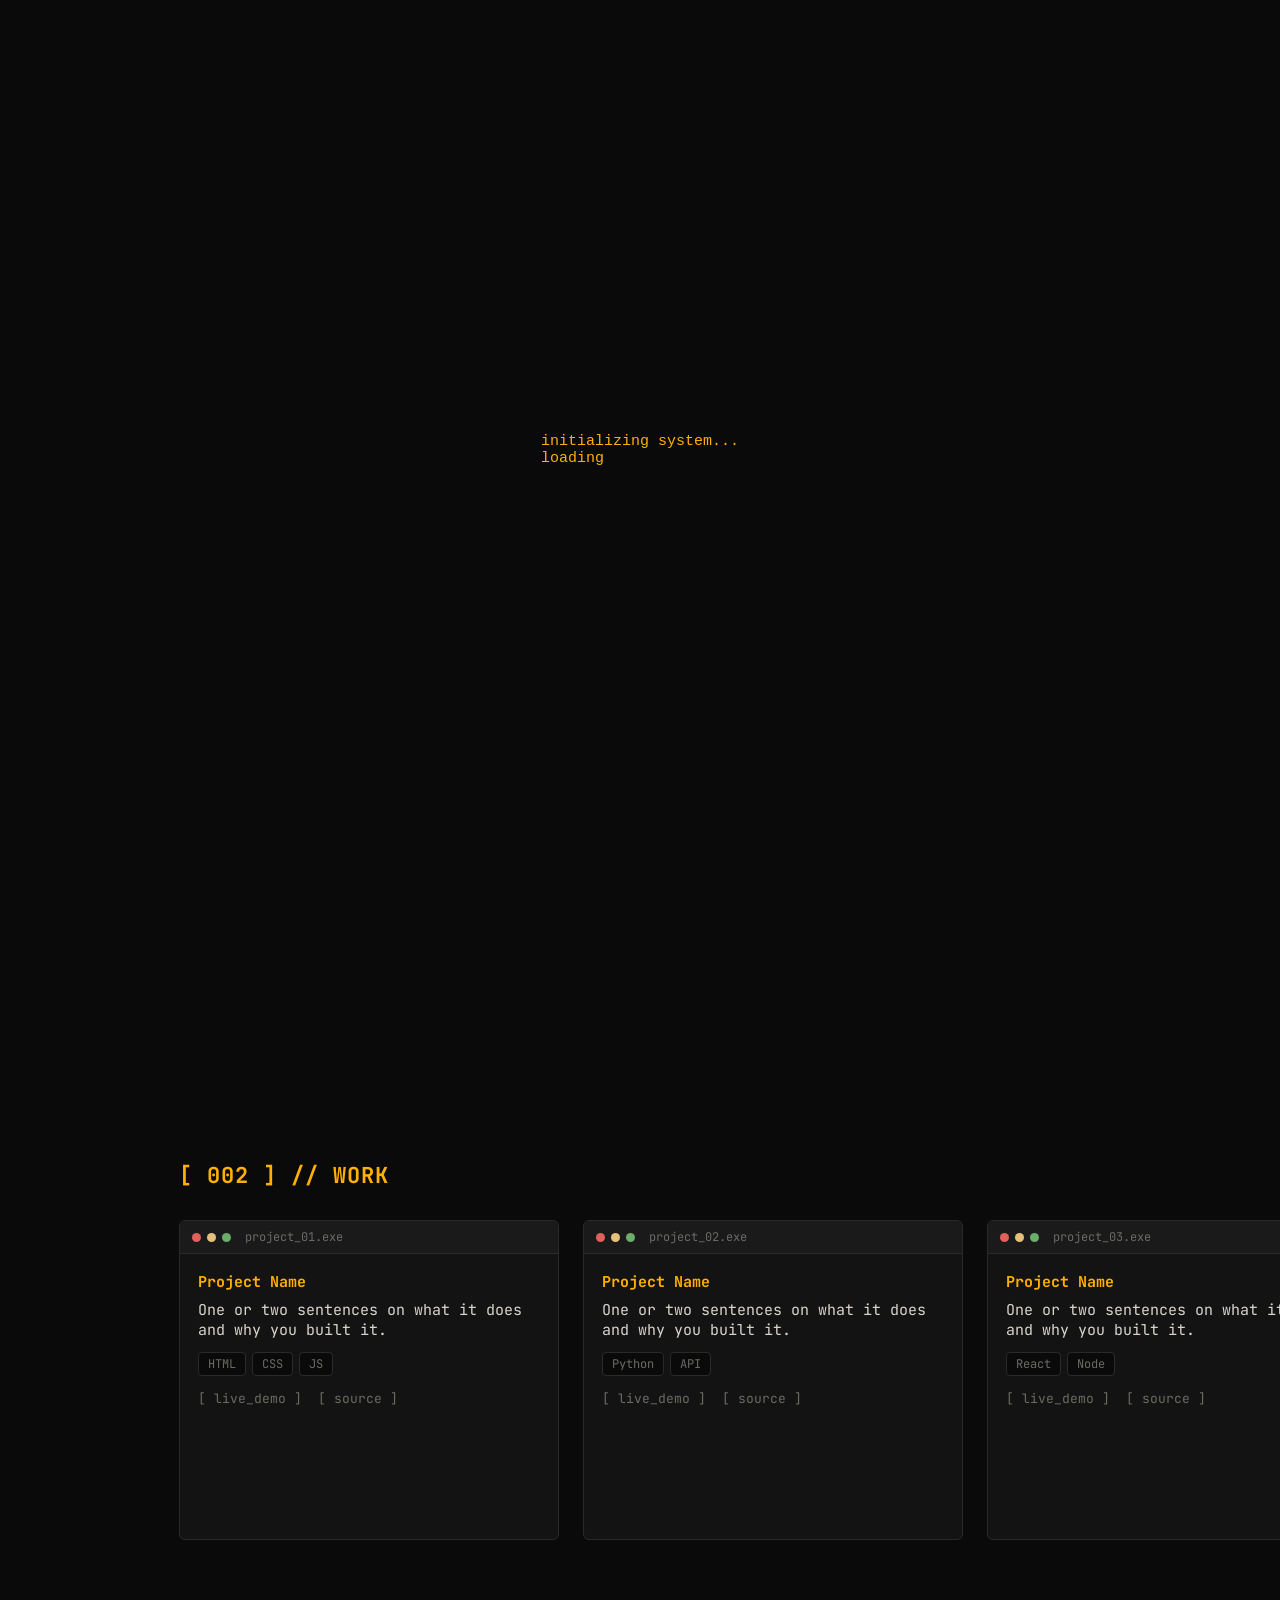
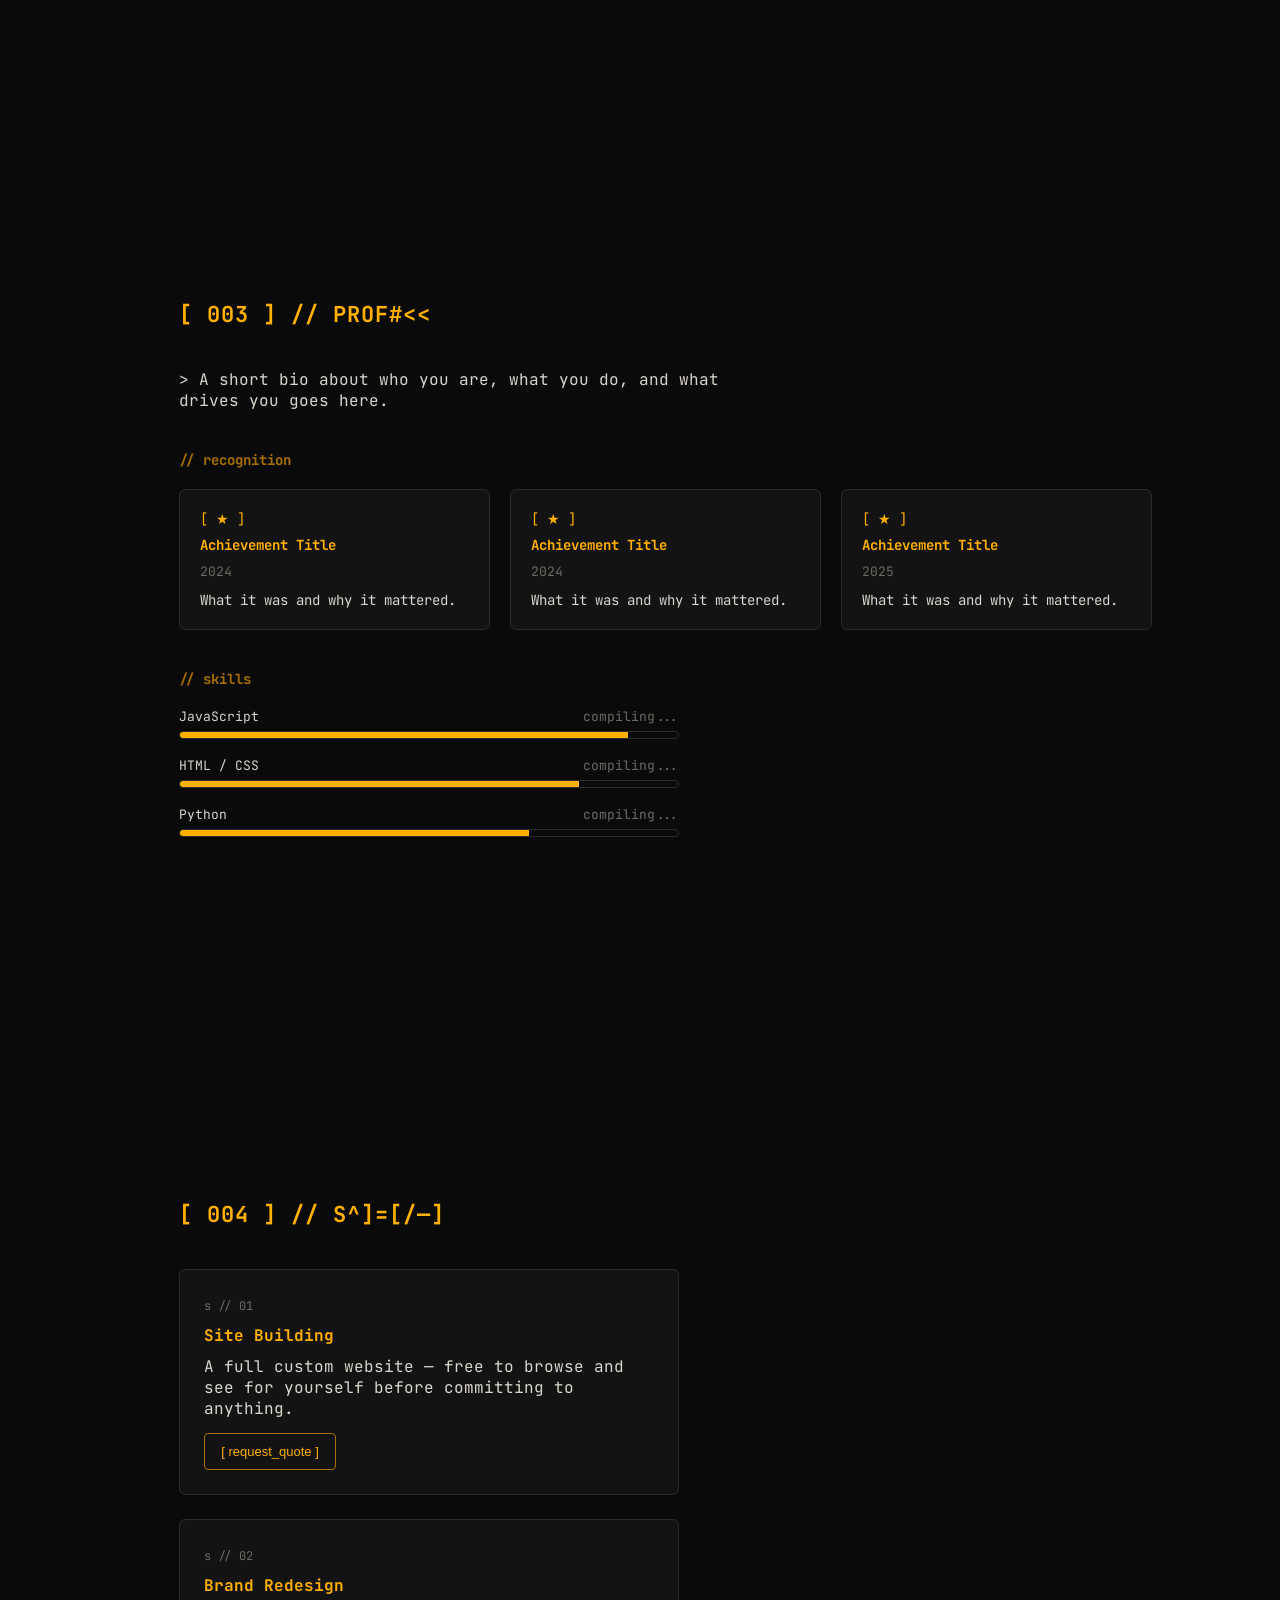
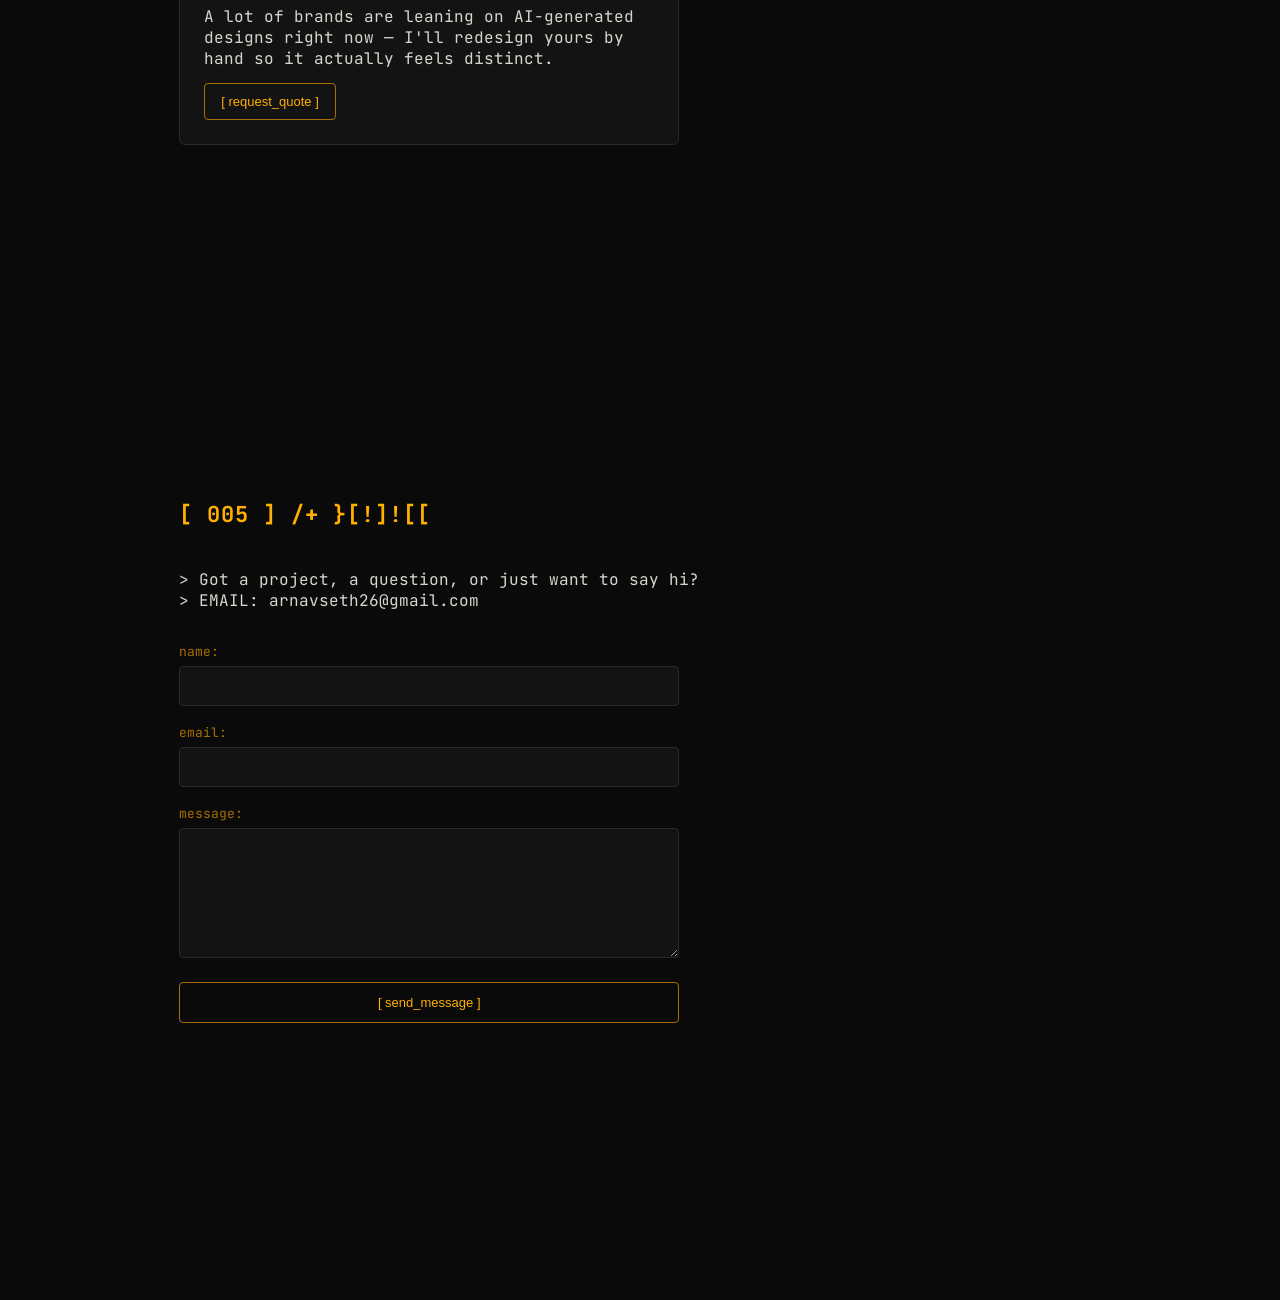
==== index.html @ 50665423 "Redesign site into single-page terminal portfolio Replaces the old multi-page forest/map structure w" ====
<!DOCTYPE html>
<!--
  nice, you found this. email me if you want to work together — arnavseth26@gmail.com
-->
<html lang="en">
<head>
  <meta charset="UTF-8">
  <meta name="viewport" content="width=device-width, initial-scale=1.0">
  <title>Arnav Seth</title>
  <link rel="preconnect" href="https://fonts.googleapis.com">
  <link rel="preconnect" href="https://fonts.gstatic.com" crossorigin>
  <link href="https://fonts.googleapis.com/css2?family=JetBrains+Mono:wght@400;500;700&display=swap" rel="stylesheet">
  <link rel="stylesheet" href="https://cdnjs.cloudflare.com/ajax/libs/font-awesome/6.5.1/css/all.min.css">
  <link rel="stylesheet" href="style.css">
  <script src="script.js" defer></script>
</head>
<body>

  <div id="crt-on"></div>
  <div id="boot-screen"><pre id="boot-text"></pre></div>
  <canvas id="matrix-canvas"></canvas>
  <div class="scanlines"></div>
  <div id="cursor-dot"></div>
  <div id="cursor-ring"></div>
  <div id="idle-bouncer">█</div>
  <div id="notif-container"></div>

  <nav id="side-nav">
    <a href="#home" data-section="home" class="nav-link active">[ 001 ] <span>home</span></a>
    <a href="#work" data-section="work" class="nav-link">[ 002 ] <span>work</span></a>
    <a href="#profile" data-section="profile" class="nav-link">[ 003 ] <span>profile</span></a>
    <a href="#services" data-section="services" class="nav-link">[ 004 ] <span>services</span></a>
    <a href="#contact" data-section="contact" class="nav-link">[ 005 ] <span>contact</span></a>
    <a href="resume.pdf" download class="nav-link resume-link">[ ↓ ] <span>resume</span></a>
  </nav>

  <section id="home" class="section hero-section">
    <div class="hero">
      <p class="prompt-line">$ whoami</p>
      <h1 class="hero-name" data-text="Arnav_Seth">Arnav_Seth</h1>
      <p class="hero-tagline">&gt; <span id="typed-text"></span><span class="cursor">_</span></p>
      <div class="social-icons">
        <a href="https://github.com/arnavseth12" target="_blank" rel="noopener" aria-label="GitHub"><i class="fa-brands fa-github"></i></a>
        <a href="https://linkedin.com/in/YOUR_USERNAME" target="_blank" rel="noopener" aria-label="LinkedIn"><i class="fa-brands fa-linkedin"></i></a>
        <a href="mailto:arnavseth26@gmail.com" aria-label="Email"><i class="fa-solid fa-envelope"></i></a>
      </div>
      <div class="code-window">
        <div class="term-bar-mini"><span class="dot red"></span><span class="dot yellow"></span><span class="dot green"></span><span class="term-title">dev.js</span></div>
        <pre id="code-typer"></pre>
      </div>
    </div>
    <a href="#work" class="scroll-cue">[ scroll to continue ]</a>
  </section>

  <section id="work" class="horizontal-wrap">
    <div class="horizontal-sticky">
      <h2 class="section-label">[ 002 ] // WORK</h2>
      <div class="horizontal-track" id="horizontal-track">

        <div class="project-card reveal">
          <div class="flip-inner">
            <div class="flip-front">
              <div class="term-bar-mini"><span class="dot red"></span><span class="dot yellow"></span><span class="dot green"></span><span class="term-title">project_01.exe</span></div>
              <div class="project-body">
                <h3>Project Name</h3>
                <p>One or two sentences on what it does and why you built it.</p>
                <div class="tag-list"><span class="tag">HTML</span><span class="tag">CSS</span><span class="tag">JS</span></div>
                <div class="project-links">
                  <a href="#" target="_blank" rel="noopener">[ live_demo ]</a>
                  <a href="#" target="_blank" rel="noopener">[ source ]</a>
                </div>
              </div>
            </div>
            <div class="flip-back">
              <h3>// breakdown</h3>
              <ul>
                <li>Stack: HTML / CSS / JS</li>
                <li>Fun fact: built in a weekend</li>
                <li>Hardest part: the animation timing</li>
              </ul>
            </div>
          </div>
        </div>

        <div class="project-card reveal">
          <div class="flip-inner">
            <div class="flip-front">
              <div class="term-bar-mini"><span class="dot red"></span><span class="dot yellow"></span><span class="dot green"></span><span class="term-title">project_02.exe</span></div>
              <div class="project-body">
                <h3>Project Name</h3>
                <p>One or two sentences on what it does and why you built it.</p>
                <div class="tag-list"><span class="tag">Python</span><span class="tag">API</span></div>
                <div class="project-links">
                  <a href="#" target="_blank" rel="noopener">[ live_demo ]</a>
                  <a href="#" target="_blank" rel="noopener">[ source ]</a>
                </div>
              </div>
            </div>
            <div class="flip-back">
              <h3>// breakdown</h3>
              <ul>
                <li>Stack: Python / REST API</li>
                <li>Fun fact: started as a class project</li>
                <li>Hardest part: rate limiting</li>
              </ul>
            </div>
          </div>
        </div>

        <div class="project-card reveal">
          <div class="flip-inner">
            <div class="flip-front">
              <div class="term-bar-mini"><span class="dot red"></span><span class="dot yellow"></span><span class="dot green"></span><span class="term-title">project_03.exe</span></div>
              <div class="project-body">
                <h3>Project Name</h3>
                <p>One or two sentences on what it does and why you built it.</p>
                <div class="tag-list"><span class="tag">React</span><span class="tag">Node</span></div>
                <div class="project-links">
                  <a href="#" target="_blank" rel="noopener">[ live_demo ]</a>
                  <a href="#" target="_blank" rel="noopener">[ source ]</a>
                </div>
              </div>
            </div>
            <div class="flip-back">
              <h3>// breakdown</h3>
              <ul>
                <li>Stack: React / Node</li>
                <li>Fun fact: first full-stack build</li>
                <li>Hardest part: auth flow</li>
              </ul>
            </div>
          </div>
        </div>

      </div>
    </div>
  </section>

  <section id="profile" class="section">
    <h2 class="section-label">[ 003 ] // PROFILE</h2>
    <div class="profile-bio"><p>&gt; A short bio about who you are, what you do, and what drives you goes here.</p></div>

    <h3 class="subsection-label">// recognition</h3>
    <div class="achievements-grid">
      <div class="achievement-card reveal">
        <span class="achievement-icon">[ ★ ]</span><h3>Achievement Title</h3><span class="achievement-date">2024</span><p>What it was and why it mattered.</p>
      </div>
      <div class="achievement-card reveal">
        <span class="achievement-icon">[ ★ ]</span><h3>Achievement Title</h3><span class="achievement-date">2024</span><p>What it was and why it mattered.</p>
      </div>
      <div class="achievement-card reveal">
        <span class="achievement-icon">[ ★ ]</span><h3>Achievement Title</h3><span class="achievement-date">2025</span><p>What it was and why it mattered.</p>
      </div>
    </div>

    <h3 class="subsection-label">// skills</h3>
    <div class="skills-list">
      <div class="skill-bar" data-percent="90">
        <div class="skill-label"><span>JavaScript</span><span class="skill-status">compiling...</span></div>
        <div class="skill-track"><div class="skill-fill"></div></div>
      </div>
      <div class="skill-bar" data-percent="80">
        <div class="skill-label"><span>HTML / CSS</span><span class="skill-status">compiling...</span></div>
        <div class="skill-track"><div class="skill-fill"></div></div>
      </div>
      <div class="skill-bar" data-percent="70">
        <div class="skill-label"><span>Python</span><span class="skill-status">compiling...</span></div>
        <div class="skill-track"><div class="skill-fill"></div></div>
      </div>
    </div>
  </section>

  <section id="services" class="section">
    <h2 class="section-label">[ 004 ] // SERVICES</h2>
    <div class="service-item reveal">
      <span class="service-tag">s // 01</span><h3>Site Building</h3>
      <p>A full custom website — free to browse and see for yourself before committing to anything.</p>
      <button class="quote-btn magnetic" data-service="Site Building">[ request_quote ]</button>
    </div>
    <div class="service-item reveal">
      <span class="service-tag">s // 02</span><h3>Brand Redesign</h3>
      <p>A lot of brands are leaning on AI-generated designs right now — I'll redesign yours by hand so it actually feels distinct.</p>
      <button class="quote-btn magnetic" data-service="Brand Redesign">[ request_quote ]</button>
    </div>
  </section>

  <section id="contact" class="section">
    <h2 class="section-label">[ 005 ] // CONTACT</h2>
    <p>&gt; Got a project, a question, or just want to say hi?</p>
    <p>&gt; EMAIL: arnavseth26@gmail.com</p>
    <form id="contact-form" class="contact-form">
      <label for="name">name:</label>
      <input type="text" id="name" name="name" required>
      <label for="email">email:</label>
      <input type="email" id="email" name="email" required>
      <label for="message">message:</label>
      <textarea id="message" name="message" rows="6" required></textarea>
      <button type="submit" id="submit-btn" class="magnetic">[ send_message ]</button>
      <p id="form-status"></p>
    </form>
  </section>

  <button id="term-toggle" class="magnetic">[ terminal ]</button>

  <div id="term-widget" class="hidden">
    <div class="term-bar-mini">
      <span class="dot red" id="term-close"></span><span class="dot yellow"></span><span class="dot green"></span>
      <span class="term-title">guest@arnav-seth:~$</span>
    </div>
    <div id="term-output"></div>
    <div class="term-input-row">
      <span>&gt;</span>
      <input type="text" id="term-input" autocomplete="off" spellcheck="false" placeholder="type 'help'">
    </div>
  </div>

  <div id="game-modal" class="hidden">
    <div class="game-box">
      <button id="game-close">×</button>
      <h2>// debug_hunt.exe</h2>
      <p id="game-status">Click the bugs before they escape. 15 seconds.</p>
      <div id="game-arena">
        <span id="game-score">score: 0</span>
        <span id="game-timer">time: 15</span>
      </div>
      <button id="game-start" class="magnetic">[ run ]</button>
    </div>
  </div>

  <div id="stats-hud">
    <div>uptime: <span id="stat-uptime">00:00:00</span></div>
    <div>ping: <span id="stat-ping">12ms</span></div>
    <div>status: <span class="stat-online">● online</span></div>
  </div>

</body>
</html>
---- style.css ----
* { margin: 0; padding: 0; box-sizing: border-box; }
html { scroll-behavior: smooth; }
html, body { overflow-x: hidden; cursor: none; }

:root {
  --bg: #0a0a0a;
  --bg-panel: #131313;
  --amber: #ffb000;
  --amber-dim: #a86f00;
  --text: #d8d5cc;
  --text-dim: #6b6b64;
  --border: #2a2a26;
  --red: #e0605a;
}

body { font-family: 'JetBrains Mono', monospace; background: var(--bg); color: var(--text); }

@media (hover: none) { html, body { cursor: auto; } }

/* ---------- CRT POWER-ON ---------- */
#crt-on {
  position: fixed; inset: 0; z-index: 300; background: #000;
  display: flex; align-items: center; justify-content: center;
}
#crt-on::before {
  content: ''; display: block; width: 0%; height: 3px;
  background: var(--amber); box-shadow: 0 0 20px 4px var(--amber);
  animation: crtLine 0.35s ease-out forwards;
}
#crt-on.expand::before { animation: crtExpand 0.4s ease-in forwards; }
#crt-on.hide { opacity: 0; transition: opacity 0.2s ease; pointer-events: none; }
@keyframes crtLine { from { width: 0%; } to { width: 100%; } }
@keyframes crtExpand { from { height: 3px; } to { height: 100vh; } }

/* ---------- BOOT SCREEN ---------- */
#boot-screen {
  position: fixed; inset: 0; z-index: 200; background: var(--bg);
  display: flex; align-items: center; justify-content: center;
  padding: 20px; transition: opacity 0.5s ease;
}
#boot-screen.hidden { opacity: 0; pointer-events: none; }
#boot-text { font-size: clamp(11px, 1.6vw, 15px); color: var(--amber); white-space: pre-wrap; max-width: 600px; }

/* ---------- MATRIX CANVAS ---------- */
#matrix-canvas { position: fixed; inset: 0; z-index: -1; opacity: 0.12; transition: opacity 0.6s ease; }
#matrix-canvas.idle-intense { opacity: 0.35; }

/* ---------- SCANLINES ---------- */
.scanlines {
  position: fixed; inset: 0; z-index: 50; pointer-events: none;
  background: repeating-linear-gradient(to bottom, rgba(255,255,255,0.025) 0px, rgba(255,255,255,0.025) 1px, transparent 1px, transparent 3px);
  animation: flicker 6s infinite;
}
@keyframes flicker { 0%, 96%, 100% { opacity: 1; } 97% { opacity: 0.85; } 98% { opacity: 1; } }

/* ---------- CUSTOM CURSOR ---------- */
#cursor-dot, #cursor-ring {
  position: fixed; top: 0; left: 0; border-radius: 50%;
  pointer-events: none; z-index: 90; transform: translate(-50%, -50%);
}
#cursor-dot { width: 6px; height: 6px; background: var(--amber); }
#cursor-ring { width: 30px; height: 30px; border: 1px solid var(--amber-dim); }
@media (hover: none) { #cursor-dot, #cursor-ring { display: none; } }

/* ---------- IDLE SCREENSAVER ---------- */
#idle-bouncer {
  position: fixed; font-size: 28px; color: var(--amber);
  z-index: 70; pointer-events: none; display: none;
}
#idle-bouncer.active { display: block; }

/* ---------- NOTIFICATIONS ---------- */
#notif-container {
  position: fixed; bottom: 20px; left: 20px; z-index: 35;
  display: flex; flex-direction: column; gap: 8px;
}
.notif {
  background: var(--bg-panel); border: 1px solid var(--border); border-left: 3px solid var(--amber);
  padding: 10px 14px; font-size: 12px; color: var(--text); border-radius: 4px;
  opacity: 0; transform: translateX(-20px); transition: opacity 0.4s ease, transform 0.4s ease;
  max-width: 260px;
}
.notif.notif-show { opacity: 1; transform: translateX(0); }
@media (max-width: 700px) { #notif-container { display: none; } }

/* ---------- SIDE NAV ---------- */
#side-nav {
  position: fixed; top: 50%; left: 24px; transform: translateY(-50%);
  z-index: 10; display: flex; flex-direction: column; gap: 16px;
}
.nav-link { font-size: 12px; color: var(--text-dim); text-decoration: none; display: flex; gap: 8px; transition: color 0.2s ease; }
.nav-link span { text-transform: lowercase; }
.nav-link:hover, .nav-link.active { color: var(--amber); }
.resume-link { margin-top: 8px; padding-top: 8px; border-top: 1px solid var(--border); }
@media (max-width: 700px) { #side-nav { left: 10px; gap: 10px; } .nav-link span { display: none; } }

/* ---------- SECTIONS ---------- */
.section { min-height: 100vh; padding: 100px 10vw 100px 14vw; position: relative; }
.section-label { font-size: clamp(16px, 2vw, 22px); font-weight: 700; color: var(--amber); margin-bottom: 40px; letter-spacing: 1px; }
.subsection-label { font-size: 14px; color: var(--amber-dim); margin: 40px 0 20px; }

/* ---------- HOME ---------- */
.hero-section { display: flex; flex-direction: column; align-items: center; justify-content: center; text-align: center; padding: 20px; }
.hero { display: flex; flex-direction: column; align-items: center; gap: 14px; }
.prompt-line { font-size: 14px; color: var(--text-dim); opacity: 0; animation: fadeUp 0.6s ease-out 0s forwards; }

.hero-name {
  position: relative; font-size: clamp(28px, 6vw, 58px); font-weight: 700; color: var(--text);
  text-shadow: 0 0 12px rgba(255, 176, 0, 0.25);
  opacity: 0; animation: fadeUp 0.7s ease-out 0.3s forwards;
}
.hero-name:hover::before, .hero-name:hover::after {
  content: attr(data-text); position: absolute; top: 0; left: 0; width: 100%; background: var(--bg);
}
.hero-name:hover::before { color: #ff2079; animation: glitchTop 0.3s infinite linear alternate-reverse; }
.hero-name:hover::after { color: #00fff9; animation: glitchBottom 0.3s infinite linear alternate-reverse; }
@keyframes glitchTop { 0% { clip-path: inset(0 0 90% 0); transform: translate(-2px, -2px); } 100% { clip-path: inset(0 0 0 0); transform: translate(2px, 2px); } }
@keyframes glitchBottom { 0% { clip-path: inset(90% 0 0 0); transform: translate(2px, 2px); } 100% { clip-path: inset(0 0 0 0); transform: translate(-2px, -2px); } }

.hero-tagline { font-size: clamp(16px, 2.4vw, 22px); color: var(--amber); min-height: 1.4em; opacity: 0; animation: fadeUp 0.7s ease-out 0.6s forwards; }
.cursor { display: inline-block; animation: blink 0.9s step-end infinite; color: var(--amber); }
@keyframes fadeUp { from { opacity: 0; transform: translateY(16px); } to { opacity: 1; transform: translateY(0); } }
@keyframes blink { 0%, 100% { opacity: 1; } 50% { opacity: 0; } }

.social-icons { display: flex; gap: 22px; font-size: 22px; opacity: 0; animation: fadeUp 0.7s ease-out 0.9s forwards; }
.social-icons a { color: var(--text-dim); transition: color 0.25s ease; }
.social-icons a:hover { color: var(--amber); }

.code-window {
  margin-top: 10px; width: min(90vw, 380px); background: var(--bg-panel);
  border: 1px solid var(--border); border-radius: 6px; overflow: hidden; text-align: left;
  opacity: 0; animation: fadeUp 0.7s ease-out 1.2s forwards;
}
#code-typer { padding: 14px; font-size: 12px; color: var(--amber); min-height: 130px; white-space: pre-wrap; }

.scroll-cue {
  position: absolute; bottom: 40px; left: 50%; transform: translateX(-50%);
  font-size: 13px; color: var(--text-dim); text-decoration: none; animation: bob 2s ease-in-out infinite;
}
@keyframes bob { 0%, 100% { transform: translate(-50%, 0); } 50% { transform: translate(-50%, 6px); } }

/* ---------- REVEAL ---------- */
.reveal { opacity: 0; transform: translateY(24px); transition: opacity 0.6s ease, transform 0.6s ease; }
.reveal.in-view { opacity: 1; transform: translateY(0); }

/* ---------- WORK (horizontal scroll + flip cards) ---------- */
.horizontal-wrap { position: relative; }
.horizontal-sticky { position: sticky; top: 0; height: 100vh; display: flex; flex-direction: column; justify-content: center; overflow: hidden; padding-left: 14vw; }
.horizontal-sticky .section-label { margin-bottom: 30px; }
.horizontal-track { display: flex; gap: 24px; width: max-content; will-change: transform; }

.project-card { width: min(80vw, 380px); flex-shrink: 0; perspective: 1000px; }

.flip-inner {
  position: relative; width: 100%; height: 320px;
  transition: transform 0.6s; transform-style: preserve-3d;
}
.project-card:hover .flip-inner { transform: rotateY(180deg); }

.flip-front, .flip-back {
  position: absolute; inset: 0; backface-visibility: hidden;
  background: var(--bg-panel); border: 1px solid var(--border); border-radius: 6px; overflow: hidden;
  transition: border-color 0.25s ease;
}
.project-card:hover .flip-front { border-color: var(--amber-dim); }

.flip-back { transform: rotateY(180deg); padding: 18px; display: flex; flex-direction: column; justify-content: center; }
.flip-back h3 { color: var(--amber); font-size: 14px; margin-bottom: 10px; }
.flip-back ul { list-style: none; font-size: 13px; color: var(--text-dim); line-height: 1.8; }
.flip-back ul li::before { content: '> '; color: var(--amber); }

.term-bar-mini { display: flex; align-items: center; gap: 6px; padding: 8px 12px; background: #1a1a1a; border-bottom: 1px solid var(--border); }
.dot { width: 9px; height: 9px; border-radius: 50%; }
.dot.red { background: var(--red); }
.dot.yellow { background: #e5c07b; }
.dot.green { background: #6bad6b; }
.term-title { margin-left: 8px; font-size: 12px; color: var(--text-dim); }

.project-body { padding: 18px; }
.project-body h3 { font-size: 15px; color: var(--amber); margin-bottom: 8px; }
.project-body p { font-size: 15px; margin-bottom: 12px; }
.tag-list { display: flex; flex-wrap: wrap; gap: 6px; margin-bottom: 14px; }
.tag { font-size: 12px; background: var(--bg); border: 1px solid var(--border); color: var(--text-dim); padding: 3px 9px; border-radius: 4px; }
.project-links { display: flex; gap: 16px; }
.project-links a { font-size: 13px; color: var(--text-dim); text-decoration: none; transition: color 0.2s ease; }
.project-links a:hover { color: var(--amber); }

/* ---------- PROFILE ---------- */
.profile-bio { max-width: 600px; font-size: 16px; margin-bottom: 20px; }
.achievements-grid { display: grid; grid-template-columns: repeat(auto-fit, minmax(200px, 1fr)); gap: 20px; }
.achievement-card { background: var(--bg-panel); border: 1px solid var(--border); border-radius: 6px; padding: 20px; transition: border-color 0.25s ease; }
.achievement-card:hover { border-color: var(--amber-dim); }
.achievement-icon { font-size: 14px; color: var(--amber); display: block; margin-bottom: 8px; }
.achievement-card h3 { font-size: 14px; color: var(--amber); margin-bottom: 6px; }
.achievement-date { font-size: 13px; color: var(--text-dim); }
.achievement-card p { margin-top: 10px; font-size: 14px; }

.skills-list { max-width: 500px; }
.skill-bar { margin-bottom: 18px; }
.skill-label { display: flex; justify-content: space-between; font-size: 13px; margin-bottom: 6px; }
.skill-status { color: var(--text-dim); }
.skill-track { width: 100%; height: 8px; background: var(--bg); border: 1px solid var(--border); border-radius: 4px; overflow: hidden; }
.skill-fill { width: 0%; height: 100%; background: var(--amber); transition: width 1.4s ease; }

/* ---------- SERVICES ---------- */
.service-item { background: var(--bg-panel); border: 1px solid var(--border); border-radius: 6px; padding: 24px; margin-bottom: 24px; max-width: 500px; transition: border-color 0.25s ease; }
.service-item:hover { border-color: var(--amber-dim); }
.service-tag { font-size: 12px; color: var(--text-dim); }
.service-item h3 { font-size: 16px; color: var(--amber); margin: 10px 0; }
.quote-btn { margin-top: 14px; font-size: 13px; color: var(--amber); background: transparent; border: 1px solid var(--amber-dim); padding: 10px 16px; border-radius: 4px; cursor: pointer; }
.quote-btn:hover { background: var(--amber); color: #0a0a0a; }

/* ---------- CONTACT ---------- */
.contact-form { display: flex; flex-direction: column; gap: 6px; max-width: 500px; margin-top: 20px; }
.contact-form label { font-size: 13px; color: var(--amber-dim); margin-top: 12px; }
.contact-form input, .contact-form textarea { font-family: 'JetBrains Mono', monospace; font-size: 14px; background: var(--bg-panel); border: 1px solid var(--border); color: var(--text); padding: 10px; border-radius: 4px; resize: vertical; }
.contact-form input:focus, .contact-form textarea:focus { outline: none; border-color: var(--amber); }
#submit-btn { margin-top: 18px; font-size: 13px; color: var(--amber); background: transparent; border: 1px solid var(--amber-dim); padding: 12px 20px; border-radius: 4px; cursor: pointer; }
#submit-btn:hover { background: var(--amber); color: #0a0a0a; }
#submit-btn:disabled { opacity: 0.5; cursor: not-allowed; }
#form-status { margin-top: 12px; font-size: 13px; }
#form-status.success { color: var(--amber); }
#form-status.error { color: var(--red); }

/* ---------- MAGNETIC BUTTONS ---------- */
.magnetic { transition: transform 0.15s ease; }

/* ---------- TERMINAL WIDGET ---------- */
#term-toggle {
  position: fixed; bottom: 20px; right: 20px; z-index: 40;
  font-size: 12px; color: var(--amber); background: var(--bg-panel);
  border: 1px solid var(--amber-dim); padding: 10px 14px; border-radius: 4px; cursor: pointer;
}
#term-toggle:hover { background: var(--amber); color: #0a0a0a; }

#term-widget {
  position: fixed; bottom: 70px; right: 20px; z-index: 41;
  width: min(90vw, 380px); height: 340px;
  background: var(--bg-panel); border: 1px solid var(--amber-dim); border-radius: 6px;
  display: flex; flex-direction: column; overflow: hidden;
  box-shadow: 0 0 30px rgba(0,0,0,0.6);
}
#term-widget.hidden { display: none; }
#term-widget .term-bar-mini { cursor: move; }

#term-close { cursor: pointer; }
#term-output { flex: 1; overflow-y: auto; padding: 12px; font-size: 13px; color: var(--text); white-space: pre-wrap; }
#term-output .line-amber { color: var(--amber); }
#term-output .line-dim { color: var(--text-dim); }
#term-output .line-error { color: var(--red); }

.term-input-row { display: flex; align-items: center; gap: 6px; padding: 10px 12px; border-top: 1px solid var(--border); }
.term-input-row span { color: var(--amber); font-size: 13px; }
#term-input { flex: 1; background: none; border: none; outline: none; color: var(--text); font-family: 'JetBrains Mono', monospace; font-size: 13px; }

/* ---------- MINI-GAME MODAL ---------- */
#game-modal {
  position: fixed; inset: 0; z-index: 80; background: rgba(10,10,10,0.9);
  align-items: center; justify-content: center; display: none;
}
#game-modal:not(.hidden) { display: flex; }

.game-box { position: relative; background: var(--bg-panel); border: 1px solid var(--amber-dim); border-radius: 6px; padding: 30px; width: min(90vw, 420px); text-align: center; }
.game-box h2 { font-size: 16px; color: var(--amber); margin-bottom: 12px; }
#game-close { position: absolute; top: 10px; right: 14px; background: none; border: none; color: var(--text); font-size: 20px; cursor: pointer; }

#game-arena { position: relative; width: 100%; height: 240px; background: var(--bg); border: 1px dashed var(--border); border-radius: 6px; margin: 16px 0; overflow: hidden; }
#game-score, #game-timer { position: absolute; top: 6px; font-size: 12px; color: var(--amber); z-index: 2; }
#game-score { left: 8px; }
#game-timer { right: 8px; }
.bug { position: absolute; width: 26px; height: 26px; font-size: 18px; background: none; border: none; cursor: pointer; }

#game-start { font-size: 13px; color: var(--amber); background: transparent; border: 1px solid var(--amber-dim); padding: 10px 18px; border-radius: 4px; cursor: pointer; }
#game-start:hover { background: var(--amber); color: #0a0a0a; }

/* ---------- STATS HUD ---------- */
#stats-hud {
  position: fixed; top: 20px; right: 20px; z-index: 30;
  font-size: 11px; color: var(--text-dim); background: rgba(19,19,19,0.7);
  border: 1px solid var(--border); padding: 10px 14px; border-radius: 4px; line-height: 1.8;
}
.stat-online { color: var(--amber); animation: pulse 2s ease-in-out infinite; }
@keyframes pulse { 0%, 100% { opacity: 1; } 50% { opacity: 0.4; } }
@media (max-width: 700px) { #stats-hud { display: none; } }

/* ---------- KONAMI FLASH ---------- */
.konami-flash { animation: konamiFlash 0.4s ease; }
@keyframes konamiFlash { 0% { filter: brightness(1); } 50% { filter: brightness(2.5) saturate(2); } 100% { filter: brightness(1); } }
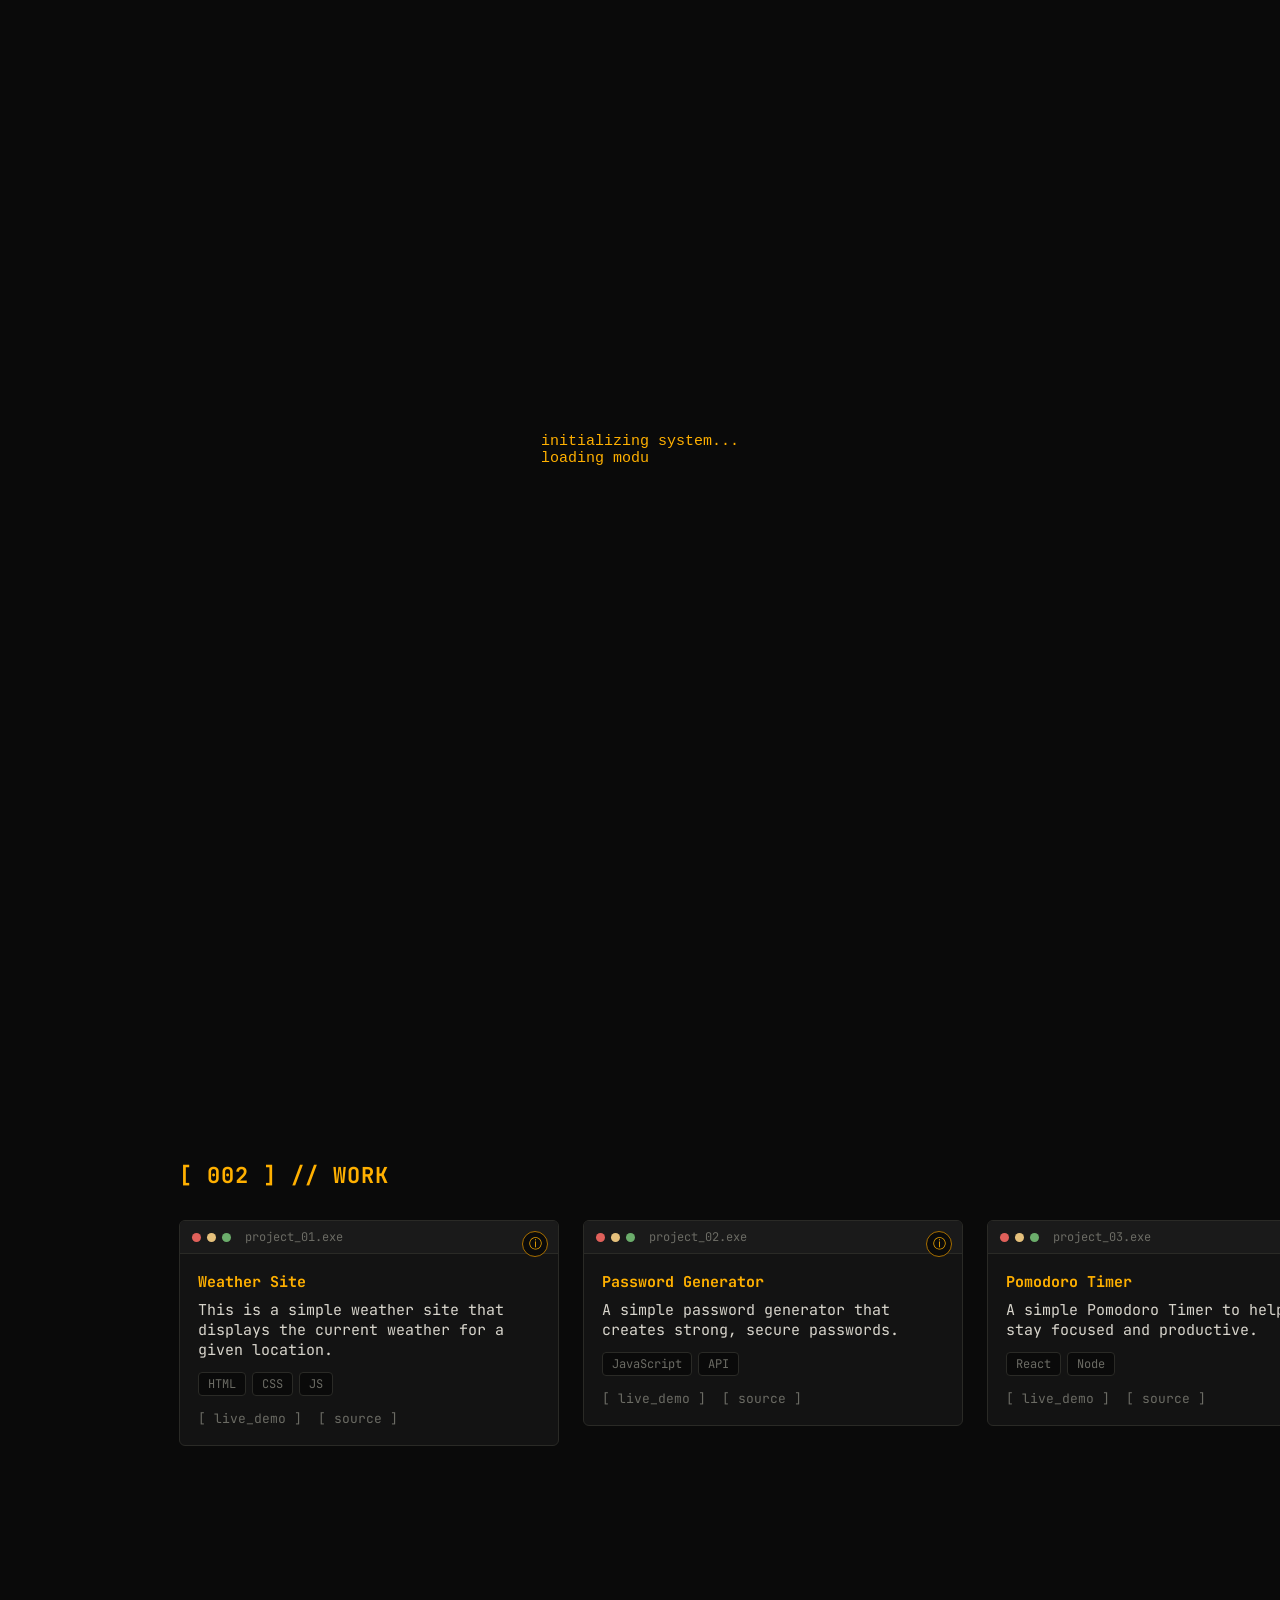
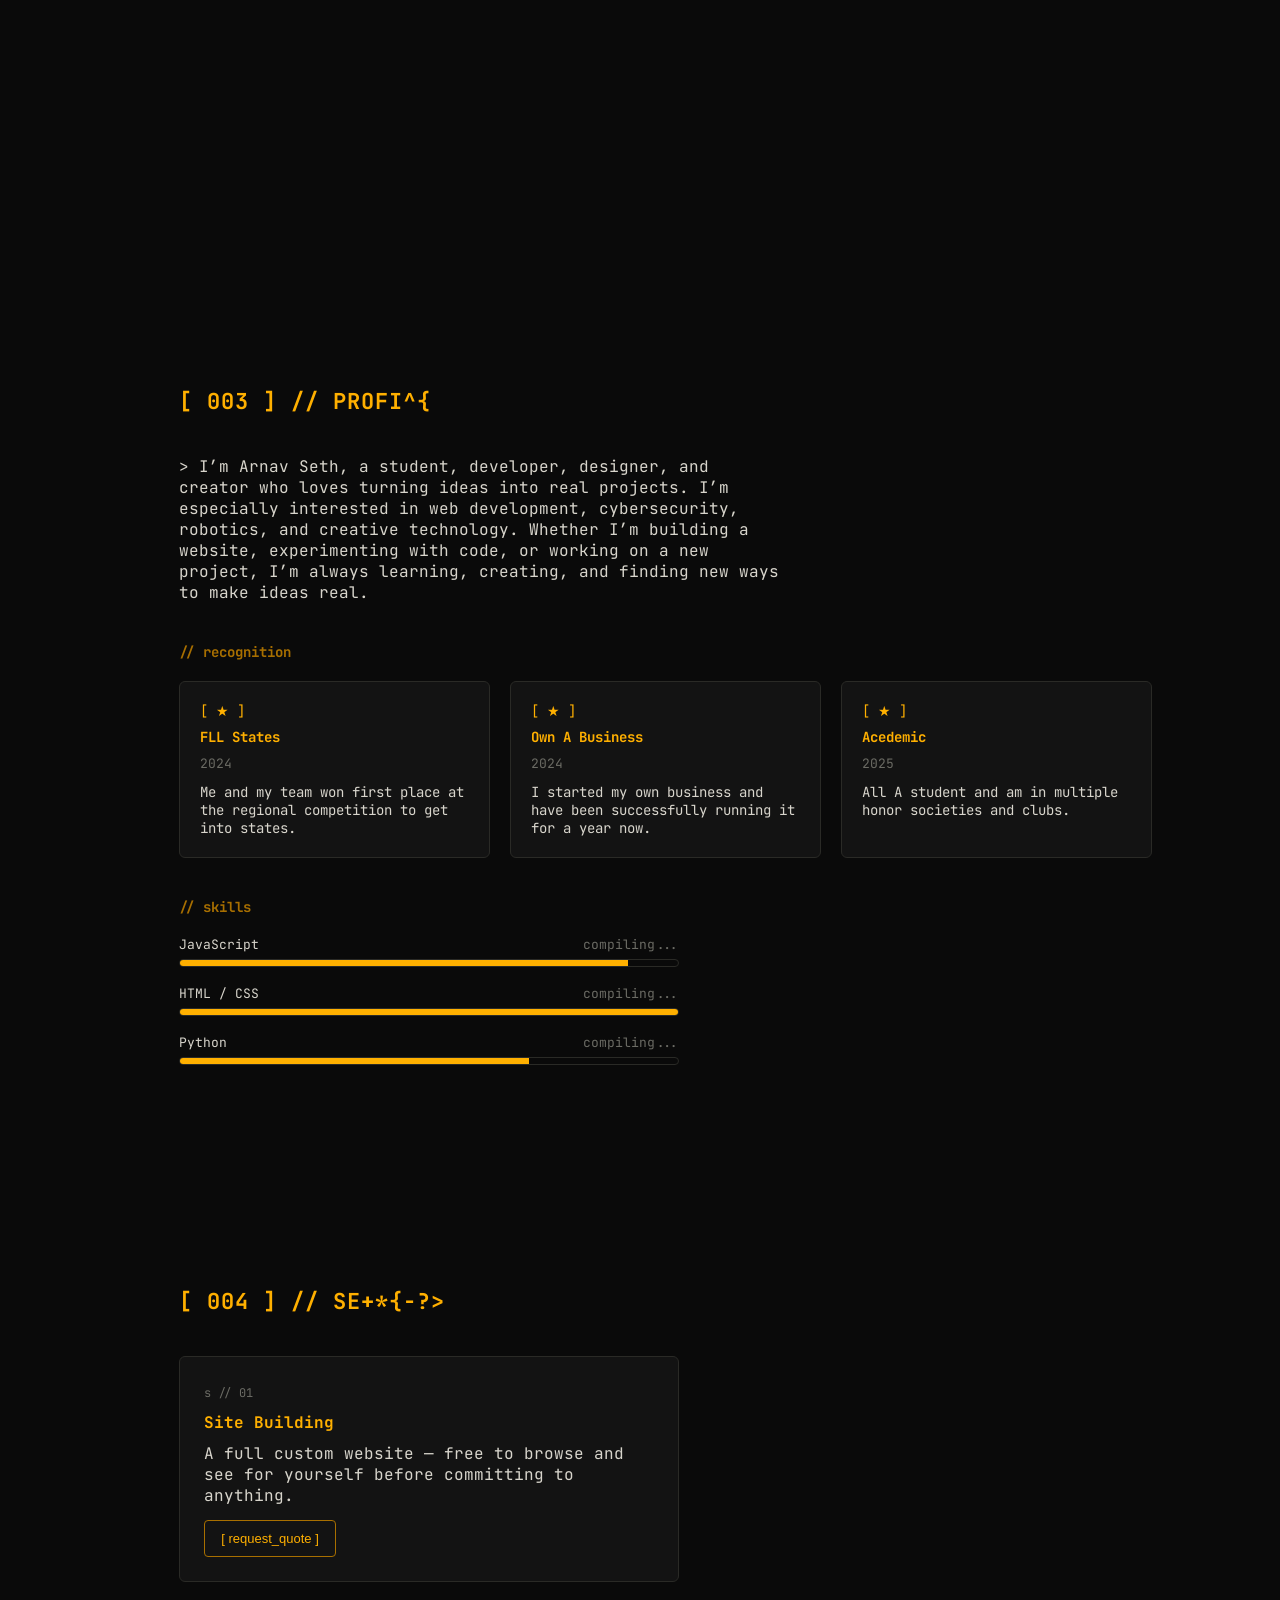
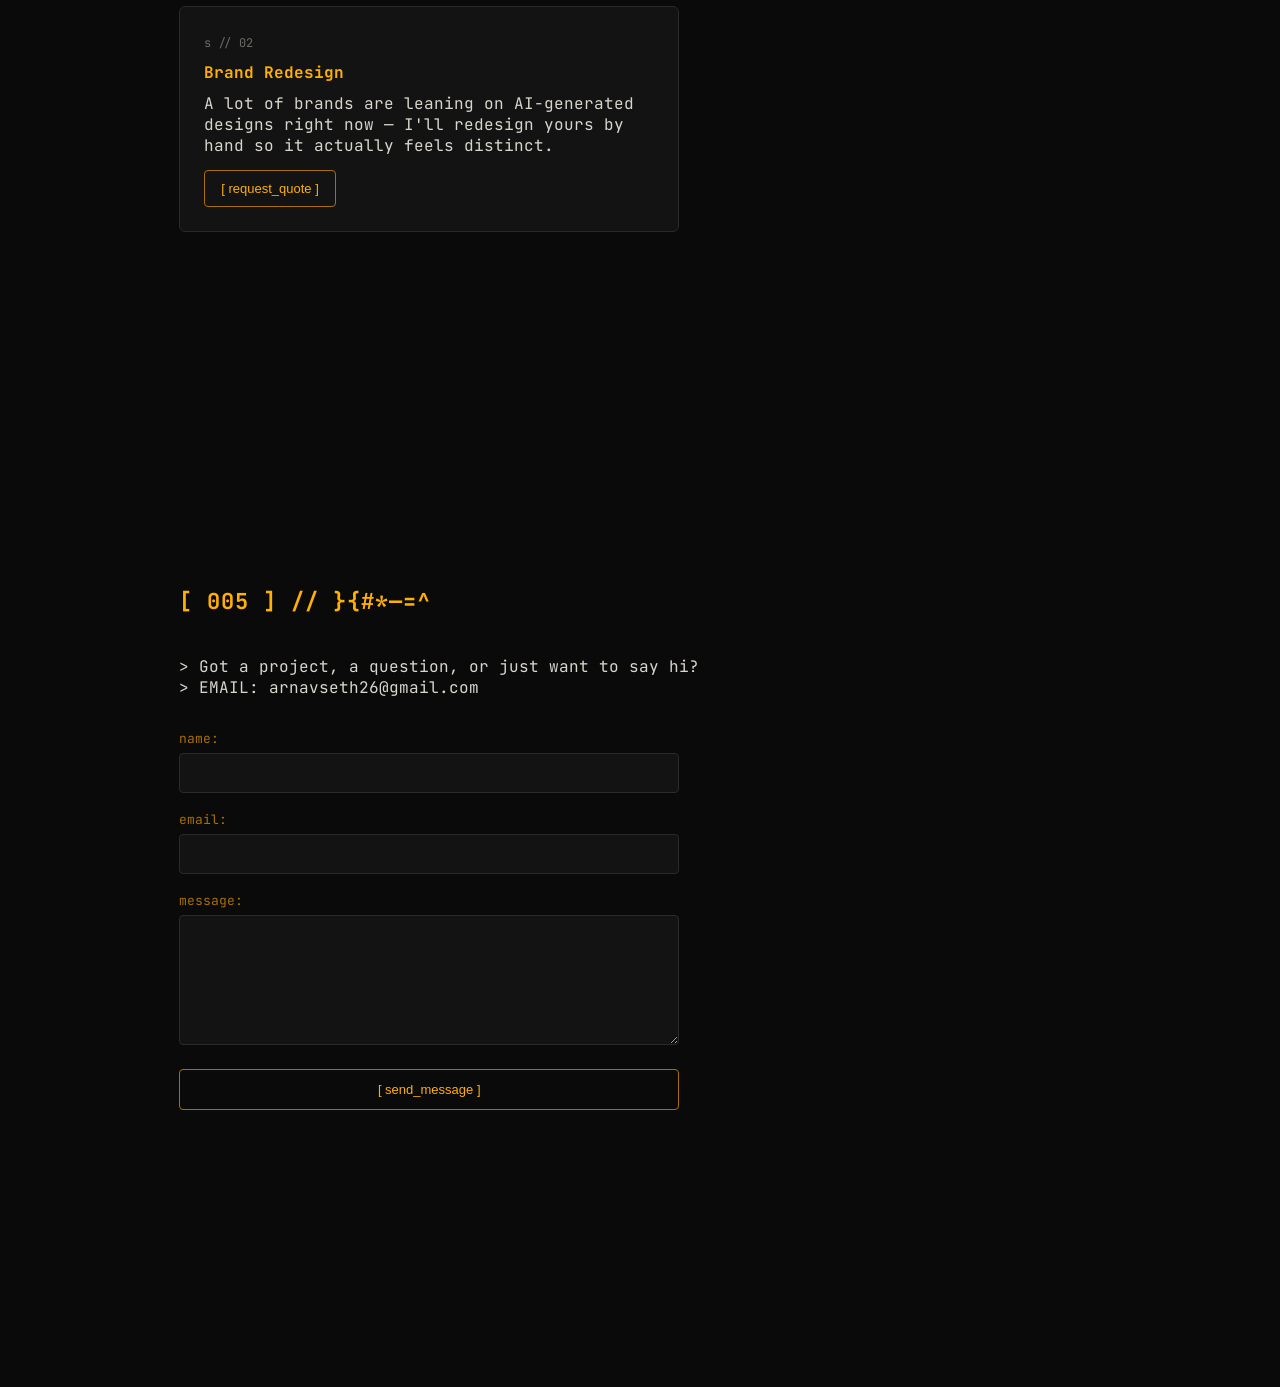
==== commit fda9f59e: "Add click-to-flip project cards and content Replaces hover-only project card flipping with explicit " ====
--- a/index.html
+++ b/index.html
@@ -60,23 +60,25 @@
         <div class="project-card reveal">
           <div class="flip-inner">
             <div class="flip-front">
+              <button class="flip-trigger" aria-label="Show project details">ⓘ</button>
               <div class="term-bar-mini"><span class="dot red"></span><span class="dot yellow"></span><span class="dot green"></span><span class="term-title">project_01.exe</span></div>
               <div class="project-body">
-                <h3>Project Name</h3>
-                <p>One or two sentences on what it does and why you built it.</p>
+                <h3>Weather Site</h3>
+                <p>This is a simple weather site that displays the current weather for a given location.</p>
                 <div class="tag-list"><span class="tag">HTML</span><span class="tag">CSS</span><span class="tag">JS</span></div>
                 <div class="project-links">
-                  <a href="#" target="_blank" rel="noopener">[ live_demo ]</a>
-                  <a href="#" target="_blank" rel="noopener">[ source ]</a>
+                  <a href="https://arnavseth12.github.io/Weather-app/" target="_blank" rel="noopener">[ live_demo ]</a>
+                  <a href="https://github.com/arnavseth12/Weather-app" target="_blank" rel="noopener">[ source ]</a>
                 </div>
               </div>
             </div>
             <div class="flip-back">
+              <button class="flip-trigger" aria-label="Back to project">↩</button>
               <h3>// breakdown</h3>
               <ul>
-                <li>Stack: HTML / CSS / JS</li>
+                <li>Stack: HTML / CSS / JS / API</li>
                 <li>Fun fact: built in a weekend</li>
-                <li>Hardest part: the animation timing</li>
+                <li>Hardest part: API integration</li>
               </ul>
             </div>
           </div>
@@ -85,23 +87,25 @@
         <div class="project-card reveal">
           <div class="flip-inner">
             <div class="flip-front">
+              <button class="flip-trigger" aria-label="Show project details">ⓘ</button>
               <div class="term-bar-mini"><span class="dot red"></span><span class="dot yellow"></span><span class="dot green"></span><span class="term-title">project_02.exe</span></div>
               <div class="project-body">
-                <h3>Project Name</h3>
-                <p>One or two sentences on what it does and why you built it.</p>
-                <div class="tag-list"><span class="tag">Python</span><span class="tag">API</span></div>
+                <h3>Password Generator</h3>
+                <p>A simple password generator that creates strong, secure passwords.</p>
+                <div class="tag-list"><span class="tag">JavaScript</span><span class="tag">API</span></div>
                 <div class="project-links">
-                  <a href="#" target="_blank" rel="noopener">[ live_demo ]</a>
-                  <a href="#" target="_blank" rel="noopener">[ source ]</a>
+                  <a href="https://arnavseth12.github.io/Password-generator/" target="_blank" rel="noopener">[ live_demo ]</a>
+                  <a href="https://github.com/arnavseth12/Password-generator" target="_blank" rel="noopener">[ source ]</a>
                 </div>
               </div>
             </div>
             <div class="flip-back">
+              <button class="flip-trigger" aria-label="Back to project">↩</button>
               <h3>// breakdown</h3>
               <ul>
-                <li>Stack: Python / REST API</li>
+                <li>Stack: JavaScript </li>
                 <li>Fun fact: started as a class project</li>
-                <li>Hardest part: rate limiting</li>
+                <li>Hardest part: implementing the password generation algorithm</li>
               </ul>
             </div>
           </div>
@@ -110,23 +114,25 @@
         <div class="project-card reveal">
           <div class="flip-inner">
             <div class="flip-front">
+              <button class="flip-trigger" aria-label="Show project details">ⓘ</button>
               <div class="term-bar-mini"><span class="dot red"></span><span class="dot yellow"></span><span class="dot green"></span><span class="term-title">project_03.exe</span></div>
               <div class="project-body">
-                <h3>Project Name</h3>
-                <p>One or two sentences on what it does and why you built it.</p>
+                <h3>Pomodoro Timer</h3>
+                <p>A simple Pomodoro Timer to help you stay focused and productive.</p>
                 <div class="tag-list"><span class="tag">React</span><span class="tag">Node</span></div>
                 <div class="project-links">
-                  <a href="#" target="_blank" rel="noopener">[ live_demo ]</a>
-                  <a href="#" target="_blank" rel="noopener">[ source ]</a>
+                  <a href="https://arnavseth12.github.io/Podomoro-timer/" target="_blank" rel="noopener">[ live_demo ]</a>
+                  <a href="https://github.com/arnavseth12/Podomoro-timer" target="_blank" rel="noopener">[ source ]</a>
                 </div>
               </div>
             </div>
             <div class="flip-back">
+              <button class="flip-trigger" aria-label="Back to project">↩</button>
               <h3>// breakdown</h3>
               <ul>
-                <li>Stack: React / Node</li>
-                <li>Fun fact: first full-stack build</li>
-                <li>Hardest part: auth flow</li>
+                <li>Stack: Html / Css / JavaScript</li>
+                <li>Fun fact: Built during a coding bootcamp</li>
+                <li>Hardest part: adding the timer functionality</li>
               </ul>
             </div>
           </div>
@@ -138,18 +144,22 @@
 
   <section id="profile" class="section">
     <h2 class="section-label">[ 003 ] // PROFILE</h2>
-    <div class="profile-bio"><p>&gt; A short bio about who you are, what you do, and what drives you goes here.</p></div>
+    <div class="profile-bio"><p>&gt; I’m Arnav Seth, a student, developer, designer, and creator who loves
+       turning ideas into real projects. I’m especially interested in web development, cybersecurity,
+        robotics, and creative technology. Whether I’m building a website, experimenting
+         with code, or working on a new project, I’m always learning, creating,
+          and finding new ways to make ideas real.</p></div>
 
     <h3 class="subsection-label">// recognition</h3>
     <div class="achievements-grid">
       <div class="achievement-card reveal">
-        <span class="achievement-icon">[ ★ ]</span><h3>Achievement Title</h3><span class="achievement-date">2024</span><p>What it was and why it mattered.</p>
+        <span class="achievement-icon">[ ★ ]</span><h3>FLL States</h3><span class="achievement-date">2024</span><p>Me and my team won first place at the regional competition to get into states.</p>
       </div>
       <div class="achievement-card reveal">
-        <span class="achievement-icon">[ ★ ]</span><h3>Achievement Title</h3><span class="achievement-date">2024</span><p>What it was and why it mattered.</p>
+        <span class="achievement-icon">[ ★ ]</span><h3>Own A Business</h3><span class="achievement-date">2024</span><p>I started my own business and have been successfully running it for a year now.</p>
       </div>
       <div class="achievement-card reveal">
-        <span class="achievement-icon">[ ★ ]</span><h3>Achievement Title</h3><span class="achievement-date">2025</span><p>What it was and why it mattered.</p>
+        <span class="achievement-icon">[ ★ ]</span><h3>Acedemic</h3><span class="achievement-date">2025</span><p>All A student and am in multiple honor societies and clubs.</p>
       </div>
     </div>
 
@@ -159,7 +169,7 @@
         <div class="skill-label"><span>JavaScript</span><span class="skill-status">compiling...</span></div>
         <div class="skill-track"><div class="skill-fill"></div></div>
       </div>
-      <div class="skill-bar" data-percent="80">
+      <div class="skill-bar" data-percent="100">
         <div class="skill-label"><span>HTML / CSS</span><span class="skill-status">compiling...</span></div>
         <div class="skill-track"><div class="skill-fill"></div></div>
       </div>
--- a/style.css
+++ b/style.css
@@ -155,14 +155,39 @@
   position: relative; width: 100%; height: 320px;
   transition: transform 0.6s; transform-style: preserve-3d;
 }
-.project-card:hover .flip-inner { transform: rotateY(180deg); }
+.flip-inner.flipped { transform: rotateY(180deg); }
+
+.flip-trigger {
+  position: absolute;
+  top: 10px;
+  right: 10px;
+  z-index: 2;
+  width: 26px;
+  height: 26px;
+  border-radius: 50%;
+  background: var(--bg);
+  border: 1px solid var(--amber-dim);
+  color: var(--amber);
+  font-size: 13px;
+  cursor: pointer;
+  display: flex;
+  align-items: center;
+  justify-content: center;
+}
+
+.flip-trigger:hover {
+  background: var(--amber);
+  color: #0a0a0a;
+}
 
 .flip-front, .flip-back {
   position: absolute; inset: 0; backface-visibility: hidden;
   background: var(--bg-panel); border: 1px solid var(--border); border-radius: 6px; overflow: hidden;
   transition: border-color 0.25s ease;
 }
-.project-card:hover .flip-front { border-color: var(--amber-dim); }
+.flip-front { position: relative; }
+.project-card:hover .flip-front,
+.project-card:hover .flip-back { border-color: var(--amber-dim); }
 
 .flip-back { transform: rotateY(180deg); padding: 18px; display: flex; flex-direction: column; justify-content: center; }
 .flip-back h3 { color: var(--amber); font-size: 14px; margin-bottom: 10px; }
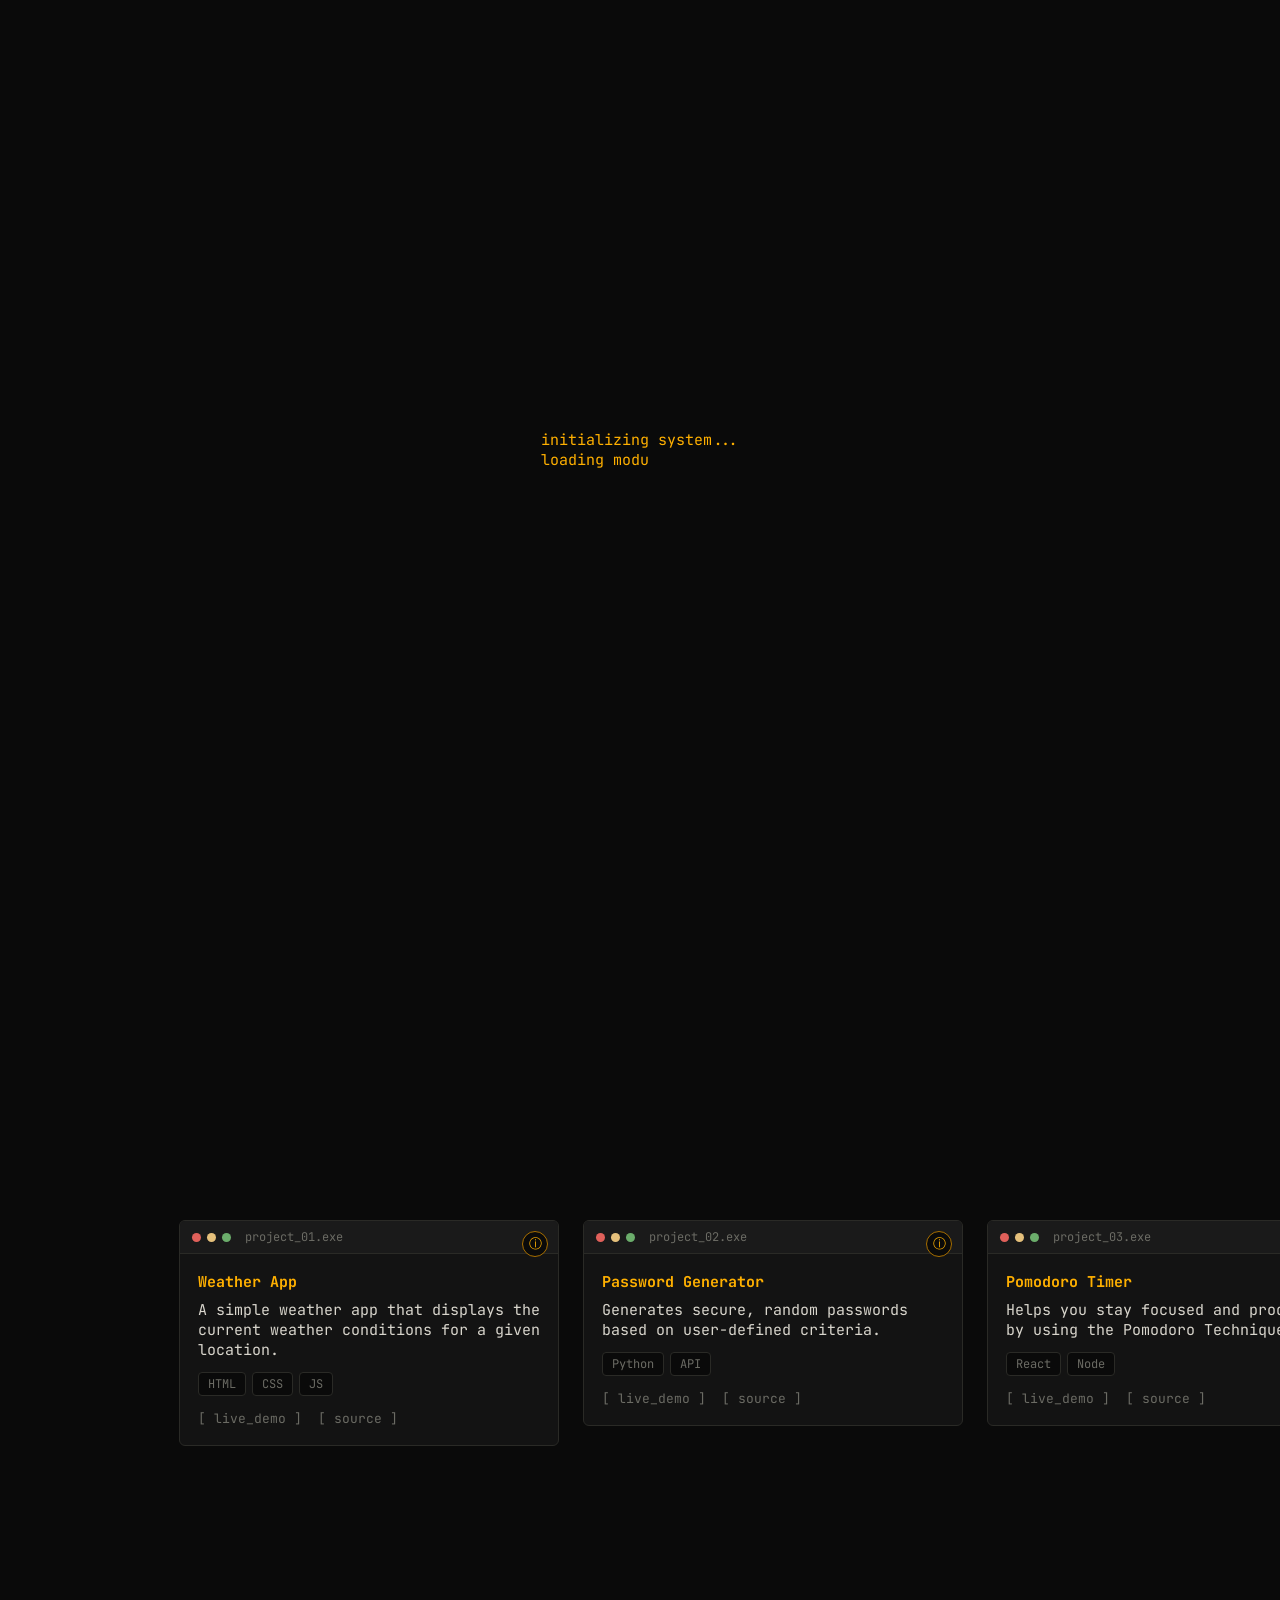
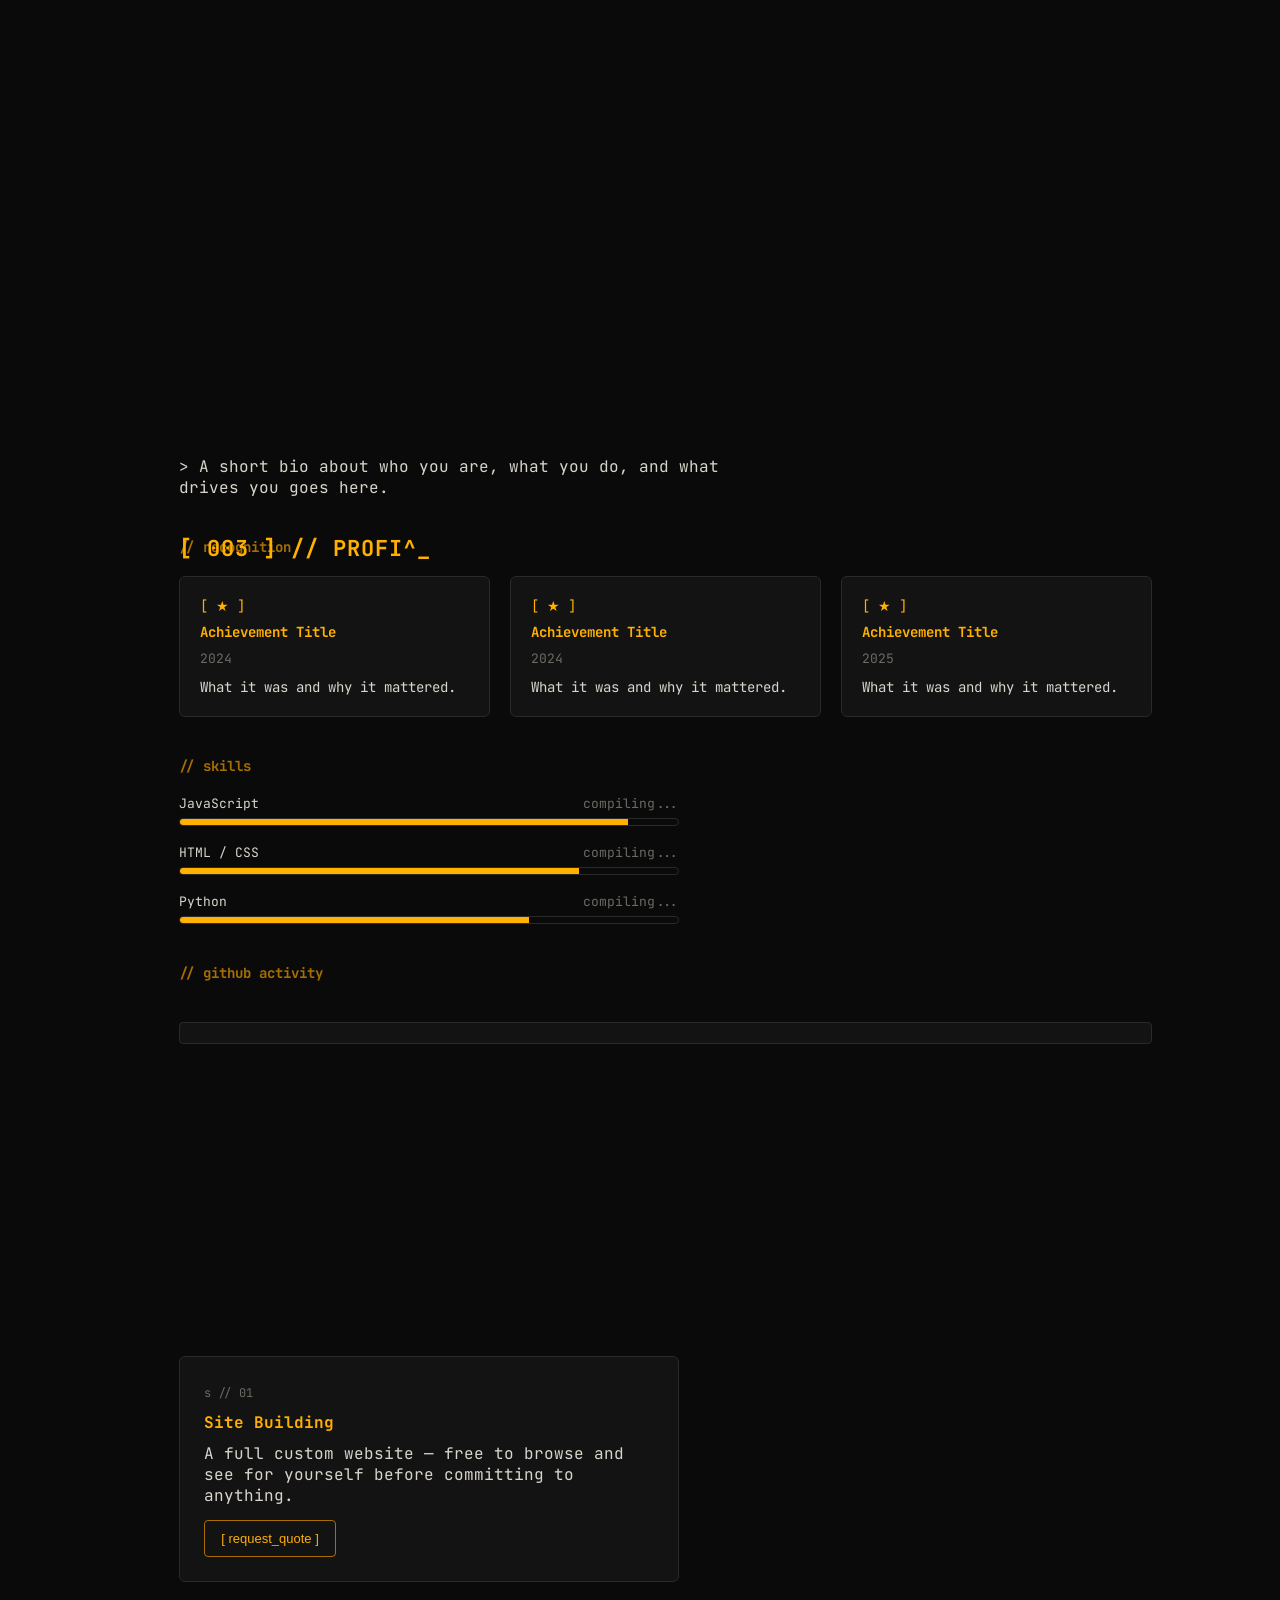
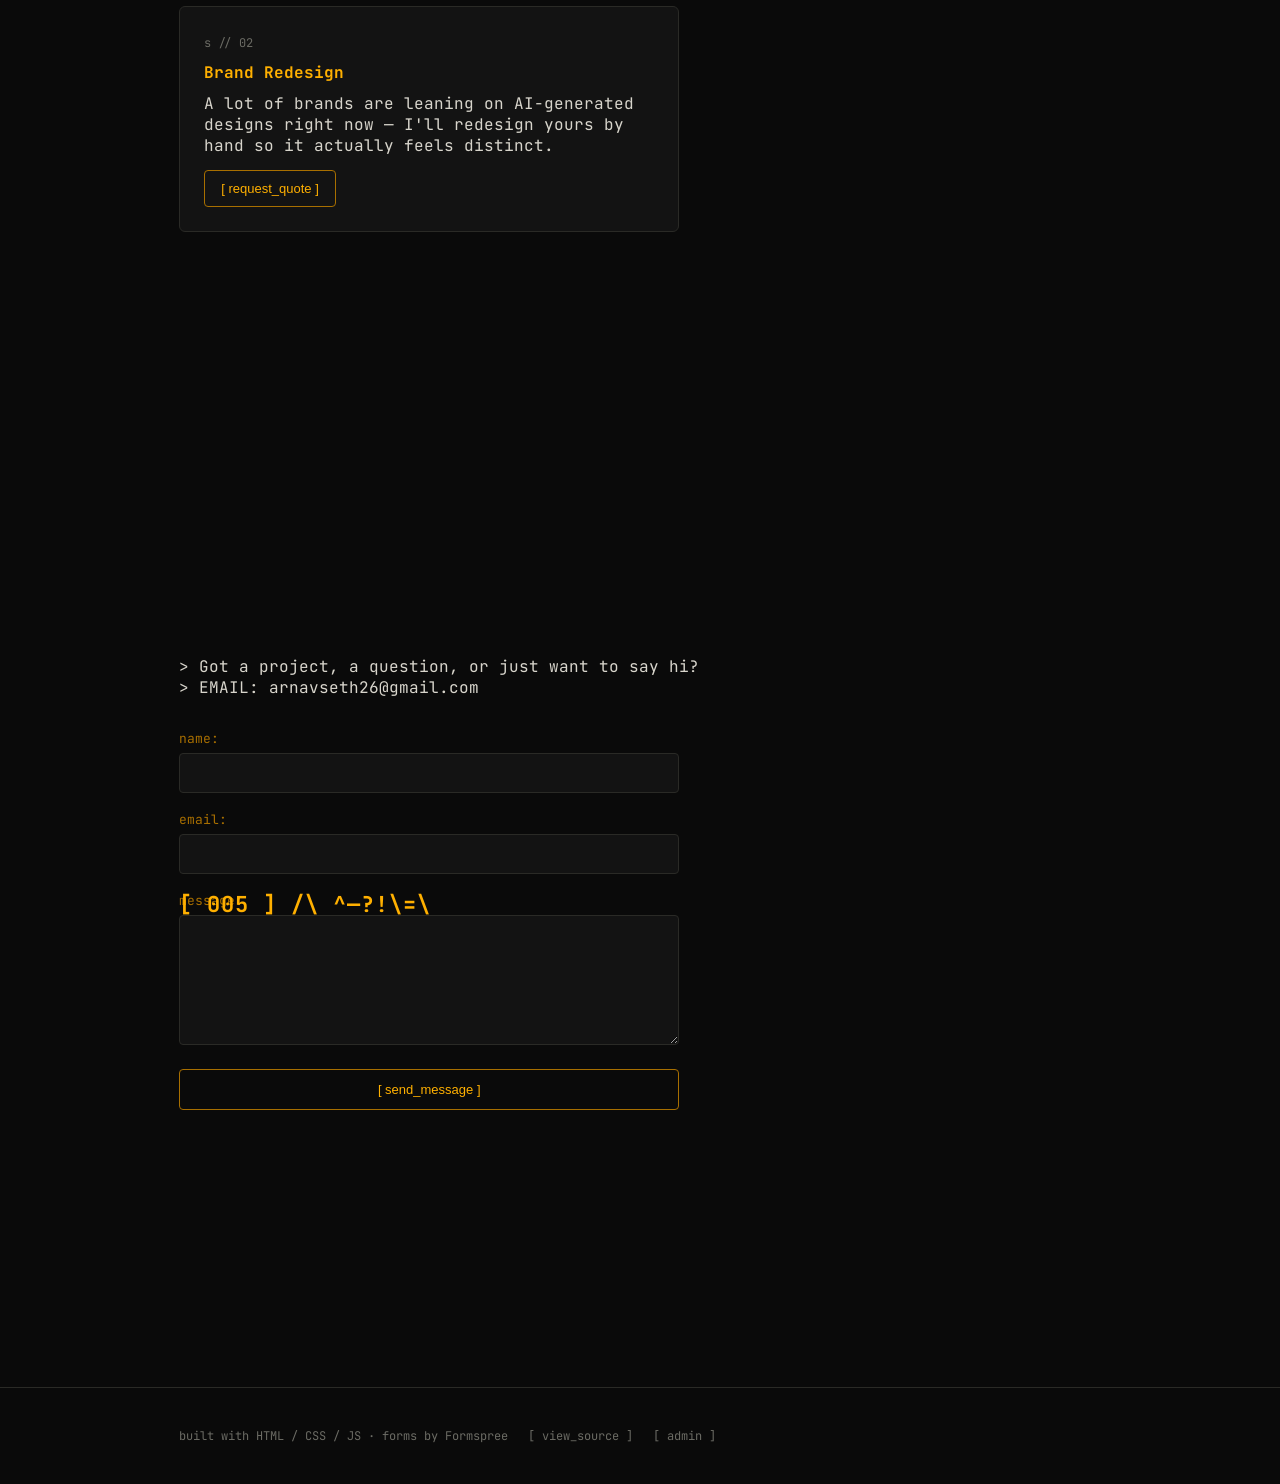
==== commit db1ffc0b: "Expand portfolio with interactive enhancements Adds a large UX refresh across HTML, CSS, and JS: scr" ====
--- a/index.html
+++ b/index.html
@@ -7,11 +7,19 @@
   <meta charset="UTF-8">
   <meta name="viewport" content="width=device-width, initial-scale=1.0">
   <title>Arnav Seth</title>
+  <link rel="icon" id="favicon" href="data:image/svg+xml,%3Csvg xmlns='http://www.w3.org/2000/svg' viewBox='0 0 16 16'%3E%3Crect width='16' height='16' fill='%230a0a0a'/%3E%3Crect x='2' y='11' width='12' height='3' fill='%23ffb000'/%3E%3C/svg%3E">
   <link rel="preconnect" href="https://fonts.googleapis.com">
   <link rel="preconnect" href="https://fonts.gstatic.com" crossorigin>
   <link href="https://fonts.googleapis.com/css2?family=JetBrains+Mono:wght@400;500;700&display=swap" rel="stylesheet">
   <link rel="stylesheet" href="https://cdnjs.cloudflare.com/ajax/libs/font-awesome/6.5.1/css/all.min.css">
   <link rel="stylesheet" href="style.css">
+  <script async src="https://www.googletagmanager.com/gtag/js?id=G-XCB5Q969B1"></script>
+  <script>
+    window.dataLayer = window.dataLayer || [];
+    function gtag(){dataLayer.push(arguments);}
+    gtag('js', new Date());
+    gtag('config', 'G-XCB5Q969B1');
+  </script>
   <script src="script.js" defer></script>
 </head>
 <body>
@@ -24,6 +32,23 @@
   <div id="cursor-ring"></div>
   <div id="idle-bouncer">█</div>
   <div id="notif-container"></div>
+  <div id="scroll-progress"><div id="scroll-progress-fill"></div></div>
+  <div id="wipe-overlay"></div>
+  <div id="context-menu" class="hidden">
+    <div class="ctx-item" data-action="copy-link">[ copy_link ]</div>
+    <div class="ctx-item" data-action="view-source">[ view_source ]</div>
+    <div class="ctx-item" data-action="about">[ about_this_site ]</div>
+  </div>
+
+  <button id="dev-mode-toggle" class="magnetic">[ dev_mode ]</button>
+  <div id="dev-panel" class="hidden">
+    <h4>// developer notes</h4>
+    <p>&gt; cursor: dot snaps instantly, ring lerps 15% per frame toward it</p>
+    <p>&gt; work section: position:sticky + scroll-linked transform, no library</p>
+    <p>&gt; terminal: commands live in one JS object, looked up dynamically by name</p>
+    <p>&gt; matrix rain: canvas 2D, low-opacity black rect painted each frame for trailing fade</p>
+    <p>&gt; flip cards: real 3D transform (rotateY) with backface-visibility hidden</p>
+  </div>
 
   <nav id="side-nav">
     <a href="#home" data-section="home" class="nav-link active">[ 001 ] <span>home</span></a>
@@ -36,7 +61,7 @@
 
   <section id="home" class="section hero-section">
     <div class="hero">
-      <p class="prompt-line">$ whoami</p>
+      <p class="prompt-line">$ whoami <span id="greeting-line"></span></p>
       <h1 class="hero-name" data-text="Arnav_Seth">Arnav_Seth</h1>
       <p class="hero-tagline">&gt; <span id="typed-text"></span><span class="cursor">_</span></p>
       <div class="social-icons">
@@ -63,11 +88,11 @@
               <button class="flip-trigger" aria-label="Show project details">ⓘ</button>
               <div class="term-bar-mini"><span class="dot red"></span><span class="dot yellow"></span><span class="dot green"></span><span class="term-title">project_01.exe</span></div>
               <div class="project-body">
-                <h3>Weather Site</h3>
-                <p>This is a simple weather site that displays the current weather for a given location.</p>
+                <h3>Weather App</h3>
+                <p>A simple weather app that displays the current weather conditions for a given location.</p>
                 <div class="tag-list"><span class="tag">HTML</span><span class="tag">CSS</span><span class="tag">JS</span></div>
                 <div class="project-links">
-                  <a href="https://arnavseth12.github.io/Weather-app/" target="_blank" rel="noopener">[ live_demo ]</a>
+                  <a href="https://arnavseth12.github.io/Weather-app/" class="demo-link" data-href="https://arnavseth12.github.io/Weather-app/" target="_blank" rel="noopener">[ live_demo ]</a>
                   <a href="https://github.com/arnavseth12/Weather-app" target="_blank" rel="noopener">[ source ]</a>
                 </div>
               </div>
@@ -76,9 +101,9 @@
               <button class="flip-trigger" aria-label="Back to project">↩</button>
               <h3>// breakdown</h3>
               <ul>
-                <li>Stack: HTML / CSS / JS / API</li>
+                <li>Stack: HTML / CSS / JS</li>
                 <li>Fun fact: built in a weekend</li>
-                <li>Hardest part: API integration</li>
+                <li>Hardest part: integrating the weather API</li>
               </ul>
             </div>
           </div>
@@ -91,10 +116,10 @@
               <div class="term-bar-mini"><span class="dot red"></span><span class="dot yellow"></span><span class="dot green"></span><span class="term-title">project_02.exe</span></div>
               <div class="project-body">
                 <h3>Password Generator</h3>
-                <p>A simple password generator that creates strong, secure passwords.</p>
-                <div class="tag-list"><span class="tag">JavaScript</span><span class="tag">API</span></div>
+                <p>Generates secure, random passwords based on user-defined criteria.</p>
+                <div class="tag-list"><span class="tag">Python</span><span class="tag">API</span></div>
                 <div class="project-links">
-                  <a href="https://arnavseth12.github.io/Password-generator/" target="_blank" rel="noopener">[ live_demo ]</a>
+                  <a href="https://arnavseth12.github.io/Password-generator/" class="demo-link" data-href="https://arnavseth12.github.io/Password-generator/" target="_blank" rel="noopener">[ live_demo ]</a>
                   <a href="https://github.com/arnavseth12/Password-generator" target="_blank" rel="noopener">[ source ]</a>
                 </div>
               </div>
@@ -103,9 +128,9 @@
               <button class="flip-trigger" aria-label="Back to project">↩</button>
               <h3>// breakdown</h3>
               <ul>
-                <li>Stack: JavaScript </li>
+                <li>Stack: JavaScript</li>
                 <li>Fun fact: started as a class project</li>
-                <li>Hardest part: implementing the password generation algorithm</li>
+                <li>Hardest part: randomization algorithm</li>
               </ul>
             </div>
           </div>
@@ -118,10 +143,10 @@
               <div class="term-bar-mini"><span class="dot red"></span><span class="dot yellow"></span><span class="dot green"></span><span class="term-title">project_03.exe</span></div>
               <div class="project-body">
                 <h3>Pomodoro Timer</h3>
-                <p>A simple Pomodoro Timer to help you stay focused and productive.</p>
+                <p>Helps you stay focused and productive by using the Pomodoro Technique.</p>
                 <div class="tag-list"><span class="tag">React</span><span class="tag">Node</span></div>
                 <div class="project-links">
-                  <a href="https://arnavseth12.github.io/Podomoro-timer/" target="_blank" rel="noopener">[ live_demo ]</a>
+                  <a href="https://arnavseth12.github.io/Podomoro-timer/" class="https://arnavseth12.github.io/Podomoro-timer/" data-href="https://example.com" target="_blank" rel="noopener">[ live_demo ]</a>
                   <a href="https://github.com/arnavseth12/Podomoro-timer" target="_blank" rel="noopener">[ source ]</a>
                 </div>
               </div>
@@ -130,9 +155,9 @@
               <button class="flip-trigger" aria-label="Back to project">↩</button>
               <h3>// breakdown</h3>
               <ul>
-                <li>Stack: Html / Css / JavaScript</li>
-                <li>Fun fact: Built during a coding bootcamp</li>
-                <li>Hardest part: adding the timer functionality</li>
+                <li>Stack: JavaScript</li>
+                <li>Fun fact: first time using React</li>
+                <li>Hardest part: state management</li>
               </ul>
             </div>
           </div>
@@ -144,22 +169,18 @@
 
   <section id="profile" class="section">
     <h2 class="section-label">[ 003 ] // PROFILE</h2>
-    <div class="profile-bio"><p>&gt; I’m Arnav Seth, a student, developer, designer, and creator who loves
-       turning ideas into real projects. I’m especially interested in web development, cybersecurity,
-        robotics, and creative technology. Whether I’m building a website, experimenting
-         with code, or working on a new project, I’m always learning, creating,
-          and finding new ways to make ideas real.</p></div>
+    <div class="profile-bio"><p>&gt; A short bio about who you are, what you do, and what drives you goes here.</p></div>
 
     <h3 class="subsection-label">// recognition</h3>
     <div class="achievements-grid">
       <div class="achievement-card reveal">
-        <span class="achievement-icon">[ ★ ]</span><h3>FLL States</h3><span class="achievement-date">2024</span><p>Me and my team won first place at the regional competition to get into states.</p>
+        <span class="achievement-icon">[ ★ ]</span><h3>Achievement Title</h3><span class="achievement-date">2024</span><p>What it was and why it mattered.</p>
       </div>
       <div class="achievement-card reveal">
-        <span class="achievement-icon">[ ★ ]</span><h3>Own A Business</h3><span class="achievement-date">2024</span><p>I started my own business and have been successfully running it for a year now.</p>
+        <span class="achievement-icon">[ ★ ]</span><h3>Achievement Title</h3><span class="achievement-date">2024</span><p>What it was and why it mattered.</p>
       </div>
       <div class="achievement-card reveal">
-        <span class="achievement-icon">[ ★ ]</span><h3>Acedemic</h3><span class="achievement-date">2025</span><p>All A student and am in multiple honor societies and clubs.</p>
+        <span class="achievement-icon">[ ★ ]</span><h3>Achievement Title</h3><span class="achievement-date">2025</span><p>What it was and why it mattered.</p>
       </div>
     </div>
 
@@ -169,7 +190,7 @@
         <div class="skill-label"><span>JavaScript</span><span class="skill-status">compiling...</span></div>
         <div class="skill-track"><div class="skill-fill"></div></div>
       </div>
-      <div class="skill-bar" data-percent="100">
+      <div class="skill-bar" data-percent="80">
         <div class="skill-label"><span>HTML / CSS</span><span class="skill-status">compiling...</span></div>
         <div class="skill-track"><div class="skill-fill"></div></div>
       </div>
@@ -178,6 +199,10 @@
         <div class="skill-track"><div class="skill-fill"></div></div>
       </div>
     </div>
+
+    <h3 class="subsection-label">// github activity</h3>
+    <div id="github-chart"></div>
+    <div id="commit-ticker" class="commit-ticker"><div class="commit-ticker-track" id="commit-ticker-track"></div></div>
   </section>
 
   <section id="services" class="section">
@@ -210,6 +235,12 @@
     </form>
   </section>
 
+  <footer id="site-footer">
+    <span>built with HTML / CSS / JS · forms by Formspree</span>
+    <a href="https://github.com/arnavseth12/Mywebsite" target="_blank" rel="noopener">[ view_source ]</a>
+    <a href="#" id="admin-link">[ admin ]</a>
+  </footer>
+
   <button id="term-toggle" class="magnetic">[ terminal ]</button>
 
   <div id="term-widget" class="hidden">
@@ -237,9 +268,22 @@
     </div>
   </div>
 
+  <div id="snake-modal" class="hidden">
+    <div class="game-box">
+      <button id="snake-close">×</button>
+      <h2>// snake.exe <span class="locked-tag">[secret unlocked]</span></h2>
+      <p id="snake-status">Arrow keys to move. Don't hit yourself or the wall.</p>
+      <canvas id="snake-canvas" width="320" height="320"></canvas>
+      <div class="snake-score">score: <span id="snake-score">0</span></div>
+      <button id="snake-start" class="magnetic">[ run ]</button>
+    </div>
+  </div>
+
   <div id="stats-hud">
     <div>uptime: <span id="stat-uptime">00:00:00</span></div>
     <div>ping: <span id="stat-ping">12ms</span></div>
+    <div>loc: <span id="stat-loc">2,450</span></div>
+    <div>progress: <span id="stat-progress">0%</span></div>
     <div>status: <span class="stat-online">● online</span></div>
   </div>
 
--- a/style.css
+++ b/style.css
@@ -17,21 +17,6 @@
 
 @media (hover: none) { html, body { cursor: auto; } }
 
-/* ---------- CRT POWER-ON ---------- */
-#crt-on {
-  position: fixed; inset: 0; z-index: 300; background: #000;
-  display: flex; align-items: center; justify-content: center;
-}
-#crt-on::before {
-  content: ''; display: block; width: 0%; height: 3px;
-  background: var(--amber); box-shadow: 0 0 20px 4px var(--amber);
-  animation: crtLine 0.35s ease-out forwards;
-}
-#crt-on.expand::before { animation: crtExpand 0.4s ease-in forwards; }
-#crt-on.hide { opacity: 0; transition: opacity 0.2s ease; pointer-events: none; }
-@keyframes crtLine { from { width: 0%; } to { width: 100%; } }
-@keyframes crtExpand { from { height: 3px; } to { height: 100vh; } }
-
 /* ---------- BOOT SCREEN ---------- */
 #boot-screen {
   position: fixed; inset: 0; z-index: 200; background: var(--bg);
@@ -39,7 +24,28 @@
   padding: 20px; transition: opacity 0.5s ease;
 }
 #boot-screen.hidden { opacity: 0; pointer-events: none; }
-#boot-text { font-size: clamp(11px, 1.6vw, 15px); color: var(--amber); white-space: pre-wrap; max-width: 600px; }
+#boot-text {
+  font-family: 'JetBrains Mono', monospace;
+  font-size: clamp(11px, 1.6vw, 15px);
+  color: var(--amber);
+  white-space: pre-wrap;
+  max-width: 600px;
+}
+
+/* ---------- CRT POWER-ON ---------- */
+#crt-on {
+  position: fixed; inset: 0; z-index: 300; background: #000;
+  display: flex; align-items: center; justify-content: center;
+}
+#crt-on::before {
+  content: ''; display: block; width: 0%; height: 3px;
+  background: var(--amber); box-shadow: 0 0 20px 4px var(--amber);
+  animation: crtLine 0.35s ease-out forwards;
+}
+#crt-on.expand::before { animation: crtExpand 0.4s ease-in forwards; }
+#crt-on.hide { opacity: 0; transition: opacity 0.2s ease; pointer-events: none; }
+@keyframes crtLine { from { width: 0%; } to { width: 100%; } }
+@keyframes crtExpand { from { height: 3px; } to { height: 100vh; } }
 
 /* ---------- MATRIX CANVAS ---------- */
 #matrix-canvas { position: fixed; inset: 0; z-index: -1; opacity: 0.12; transition: opacity 0.6s ease; }
@@ -83,6 +89,101 @@
 .notif.notif-show { opacity: 1; transform: translateX(0); }
 @media (max-width: 700px) { #notif-container { display: none; } }
 
+/* ---------- SCROLL PROGRESS BAR ---------- */
+#scroll-progress {
+  position: fixed; top: 0; left: 0; width: 100%; height: 2px;
+  z-index: 55; background: transparent;
+}
+#scroll-progress-fill {
+  height: 100%; width: 0%; background: var(--amber);
+  box-shadow: 0 0 8px var(--amber); transition: width 0.1s linear;
+}
+
+/* ---------- SCANLINE WIPE ON SECTION CHANGE ---------- */
+#wipe-overlay {
+  position: fixed; top: 0; left: 0; width: 100%; height: 6px;
+  background: var(--amber); box-shadow: 0 0 20px 4px var(--amber);
+  z-index: 65; opacity: 0; pointer-events: none;
+}
+#wipe-overlay.wipe-active { animation: wipeDown 0.6s ease-out; }
+@keyframes wipeDown {
+  0% { opacity: 1; top: 0; }
+  100% { opacity: 0; top: 100%; }
+}
+
+/* ---------- CUSTOM CONTEXT MENU ---------- */
+#context-menu {
+  position: fixed; z-index: 96; background: var(--bg-panel);
+  border: 1px solid var(--amber-dim); border-radius: 4px; padding: 6px 0;
+  min-width: 160px; box-shadow: 0 4px 20px rgba(0,0,0,0.5);
+}
+#context-menu.hidden { display: none; }
+.ctx-item { padding: 8px 14px; font-size: 12px; color: var(--text); cursor: pointer; }
+.ctx-item:hover { background: var(--amber); color: #0a0a0a; }
+
+/* ---------- DEV MODE ---------- */
+#dev-mode-toggle {
+  position: fixed; bottom: 20px; left: 20px; z-index: 40;
+  font-size: 11px; color: var(--text-dim); background: var(--bg-panel);
+  border: 1px solid var(--border); padding: 8px 12px; border-radius: 4px; cursor: pointer;
+}
+#dev-mode-toggle:hover { color: var(--amber); border-color: var(--amber-dim); }
+
+#dev-panel {
+  position: fixed; bottom: 60px; left: 20px; z-index: 40;
+  width: min(85vw, 340px); background: var(--bg-panel);
+  border: 1px solid var(--amber-dim); border-radius: 6px; padding: 16px;
+  font-size: 12px; line-height: 1.7; color: var(--text-dim);
+}
+#dev-panel.hidden { display: none; }
+#dev-panel h4 { color: var(--amber); font-size: 12px; margin-bottom: 8px; }
+
+/* ---------- ASCII CURSOR TRAIL ---------- */
+.ascii-trail {
+  position: fixed; font-size: 12px; color: var(--amber);
+  pointer-events: none; z-index: 89; opacity: 0.8;
+}
+
+/* ---------- COMPILE TOAST (run demo) ---------- */
+.compile-toast {
+  position: fixed; top: 50%; left: 50%; transform: translate(-50%, -50%);
+  background: var(--bg-panel); border: 1px solid var(--amber-dim); border-radius: 6px;
+  padding: 20px 26px; font-size: 13px; color: var(--amber); z-index: 97;
+  text-align: left; white-space: pre-wrap;
+}
+
+/* ---------- FOOTER ---------- */
+#site-footer {
+  padding: 40px 10vw 40px 14vw;
+  display: flex; flex-wrap: wrap; gap: 20px;
+  font-size: 12px; color: var(--text-dim);
+  border-top: 1px solid var(--border);
+}
+#site-footer a { color: var(--text-dim); text-decoration: none; transition: color 0.2s ease; }
+#site-footer a:hover { color: var(--amber); }
+
+/* ---------- GITHUB CHART / COMMIT TICKER ---------- */
+#github-chart { margin: 10px 0 20px; max-width: 100%; overflow-x: auto; }
+#github-chart img { max-width: 100%; filter: grayscale(0.3); }
+
+.commit-ticker {
+  width: 100%; overflow: hidden; border: 1px solid var(--border);
+  border-radius: 4px; background: var(--bg-panel); padding: 10px 0;
+}
+.commit-ticker-track {
+  display: flex; gap: 40px; width: max-content;
+  animation: tickerScroll 25s linear infinite;
+  font-size: 13px; color: var(--text-dim); white-space: nowrap;
+}
+.commit-ticker-track span { color: var(--amber-dim); }
+@keyframes tickerScroll {
+  from { transform: translateX(0); }
+  to { transform: translateX(-50%); }
+}
+
+/* ---------- GREETING LINE ---------- */
+#greeting-line { color: var(--text-dim); }
+
 /* ---------- SIDE NAV ---------- */
 #side-nav {
   position: fixed; top: 50%; left: 24px; transform: translateY(-50%);
@@ -157,29 +258,6 @@
 }
 .flip-inner.flipped { transform: rotateY(180deg); }
 
-.flip-trigger {
-  position: absolute;
-  top: 10px;
-  right: 10px;
-  z-index: 2;
-  width: 26px;
-  height: 26px;
-  border-radius: 50%;
-  background: var(--bg);
-  border: 1px solid var(--amber-dim);
-  color: var(--amber);
-  font-size: 13px;
-  cursor: pointer;
-  display: flex;
-  align-items: center;
-  justify-content: center;
-}
-
-.flip-trigger:hover {
-  background: var(--amber);
-  color: #0a0a0a;
-}
-
 .flip-front, .flip-back {
   position: absolute; inset: 0; backface-visibility: hidden;
   background: var(--bg-panel); border: 1px solid var(--border); border-radius: 6px; overflow: hidden;
@@ -193,6 +271,14 @@
 .flip-back h3 { color: var(--amber); font-size: 14px; margin-bottom: 10px; }
 .flip-back ul { list-style: none; font-size: 13px; color: var(--text-dim); line-height: 1.8; }
 .flip-back ul li::before { content: '> '; color: var(--amber); }
+
+.flip-trigger {
+  position: absolute; top: 10px; right: 10px; z-index: 2;
+  width: 26px; height: 26px; border-radius: 50%;
+  background: var(--bg); border: 1px solid var(--amber-dim); color: var(--amber);
+  font-size: 13px; cursor: pointer; display: flex; align-items: center; justify-content: center;
+}
+.flip-trigger:hover { background: var(--amber); color: #0a0a0a; }
 
 .term-bar-mini { display: flex; align-items: center; gap: 6px; padding: 8px 12px; background: #1a1a1a; border-bottom: 1px solid var(--border); }
 .dot { width: 9px; height: 9px; border-radius: 50%; }
@@ -298,6 +384,23 @@
 #game-start { font-size: 13px; color: var(--amber); background: transparent; border: 1px solid var(--amber-dim); padding: 10px 18px; border-radius: 4px; cursor: pointer; }
 #game-start:hover { background: var(--amber); color: #0a0a0a; }
 
+/* ---------- SNAKE MODAL ---------- */
+#snake-modal {
+  position: fixed; inset: 0; z-index: 80; background: rgba(10,10,10,0.9);
+  align-items: center; justify-content: center; display: none;
+}
+#snake-modal:not(.hidden) { display: flex; }
+.locked-tag { font-size: 10px; color: var(--amber-dim); }
+#snake-canvas { background: var(--bg); border: 1px dashed var(--border); border-radius: 4px; margin: 14px 0; }
+.snake-score { font-size: 13px; color: var(--amber); margin-bottom: 12px; }
+#snake-close { position: absolute; top: 10px; right: 14px; background: none; border: none; color: var(--text); font-size: 20px; cursor: pointer; }
+
+/* ---------- KONAMI X2 ---------- */
+.konami-flash { animation: konamiFlash 0.4s ease; }
+@keyframes konamiFlash { 0% { filter: brightness(1); } 50% { filter: brightness(2.5) saturate(2); } 100% { filter: brightness(1); } }
+.konami-flash-big { animation: konamiFlashBig 1.2s ease; }
+@keyframes konamiFlashBig { 0% { filter: brightness(1); } 30% { filter: brightness(3.5) saturate(3); } 60% { filter: brightness(1.5); } 100% { filter: brightness(1); } }
+
 /* ---------- STATS HUD ---------- */
 #stats-hud {
   position: fixed; top: 20px; right: 20px; z-index: 30;
@@ -308,6 +411,19 @@
 @keyframes pulse { 0%, 100% { opacity: 1; } 50% { opacity: 0.4; } }
 @media (max-width: 700px) { #stats-hud { display: none; } }
 
-/* ---------- KONAMI FLASH ---------- */
-.konami-flash { animation: konamiFlash 0.4s ease; }
-@keyframes konamiFlash { 0% { filter: brightness(1); } 50% { filter: brightness(2.5) saturate(2); } 100% { filter: brightness(1); } }+/* ---------- PRINT STYLESHEET ---------- */
+@media print {
+  #crt-on, #boot-screen, #matrix-canvas, .scanlines, #cursor-dot, #cursor-ring,
+  #idle-bouncer, #notif-container, #scroll-progress, #wipe-overlay, #context-menu,
+  #dev-mode-toggle, #dev-panel, #side-nav, #term-toggle, #term-widget,
+  #game-modal, #snake-modal, #stats-hud, .scroll-cue {
+    display: none !important;
+  }
+  html, body { cursor: auto; background: #fff; color: #111; }
+  .horizontal-wrap { height: auto !important; }
+  .horizontal-sticky { position: static; height: auto; overflow: visible; padding-left: 0; }
+  .horizontal-track { transform: none !important; flex-wrap: wrap; }
+  .section { min-height: auto; padding: 20px 0; page-break-inside: avoid; }
+  .section-label, .hero-name, .project-body h3, .achievement-card h3 { color: #000; }
+  .project-card, .achievement-card, .service-item { border: 1px solid #ccc; background: #fafafa; }
+}
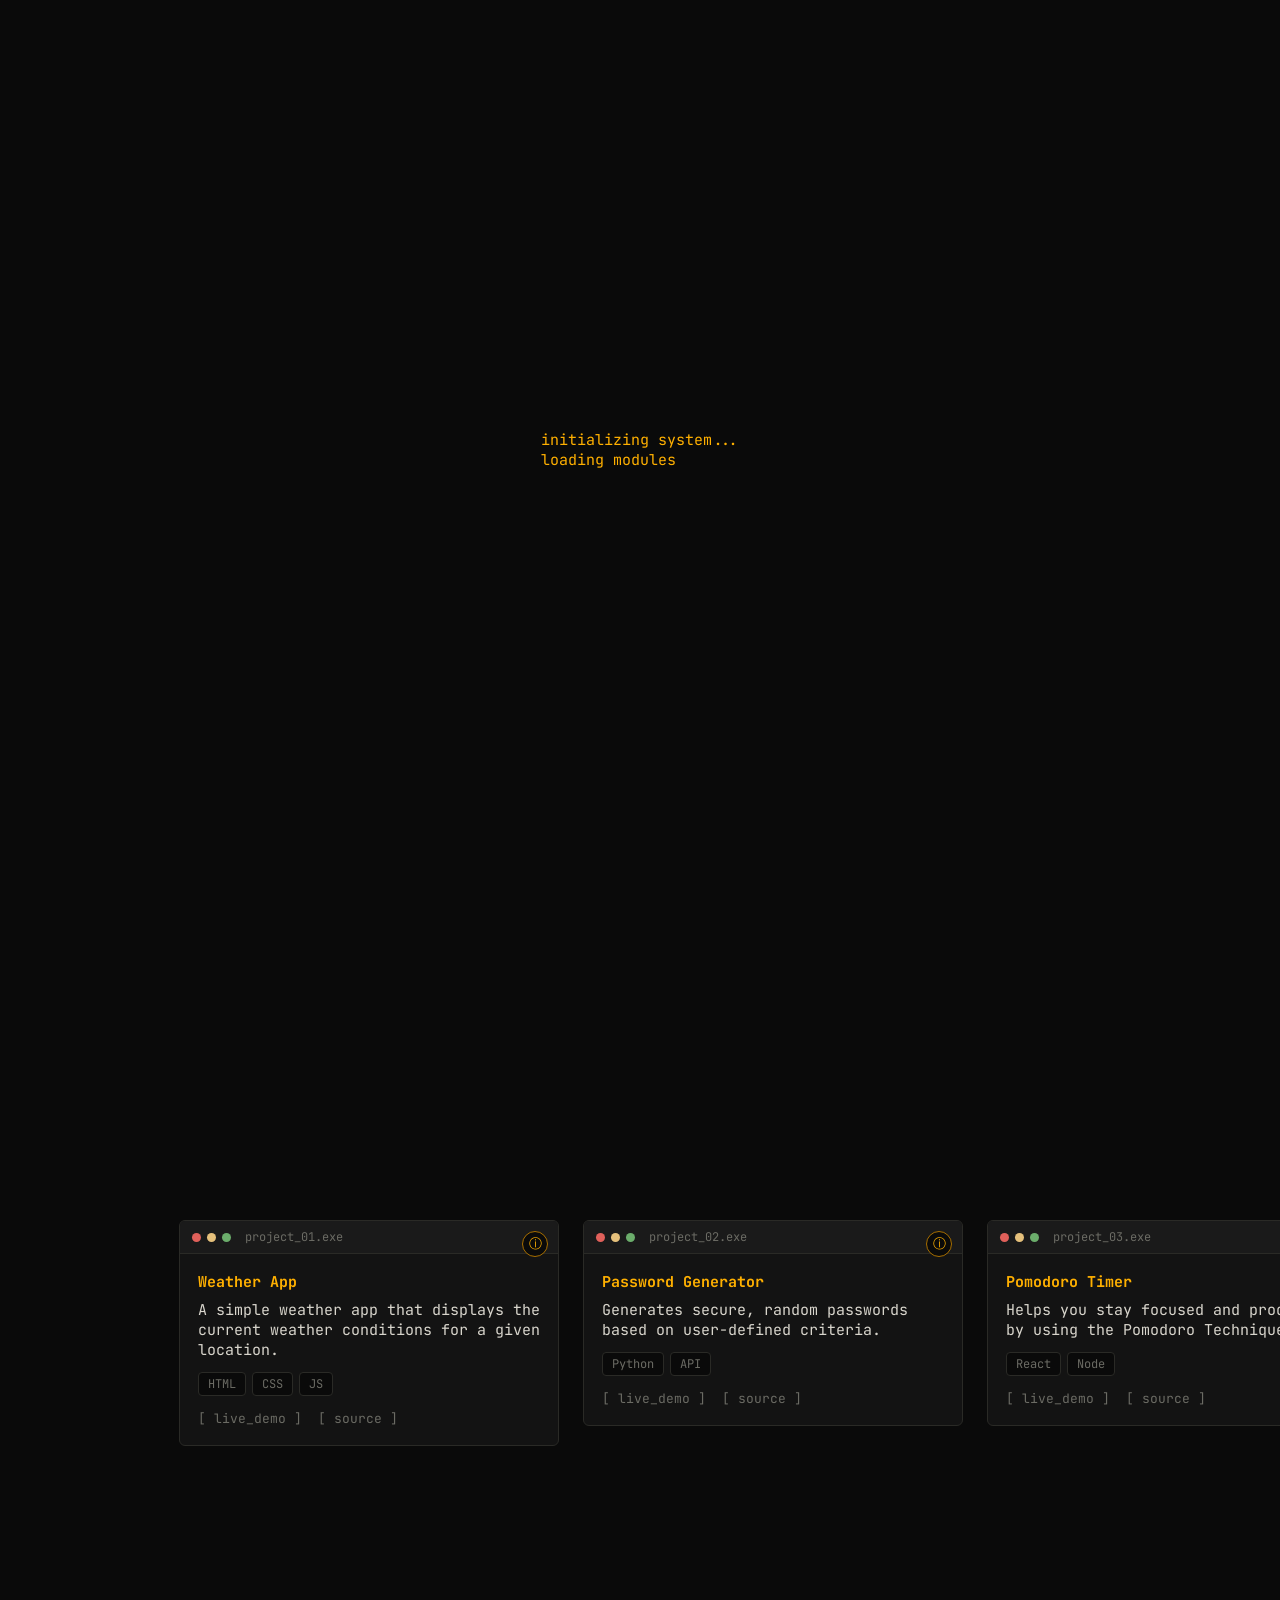
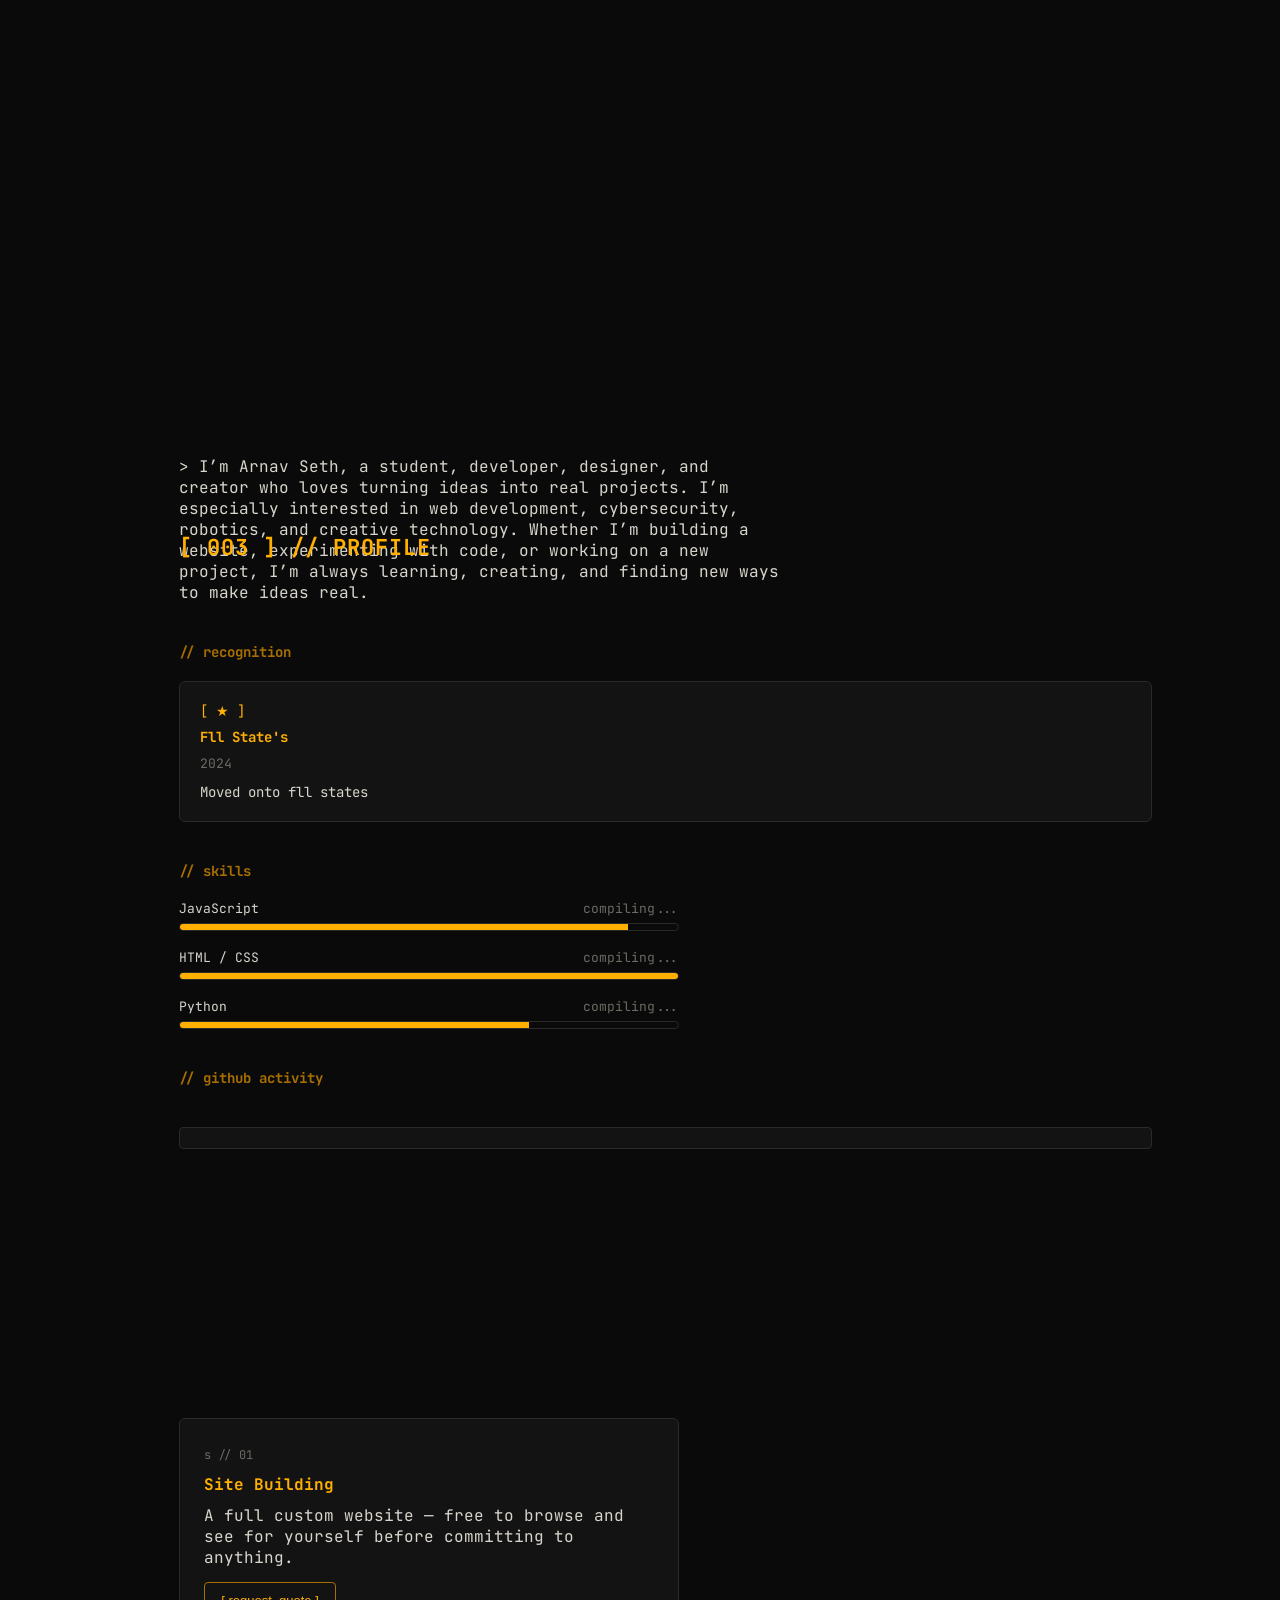
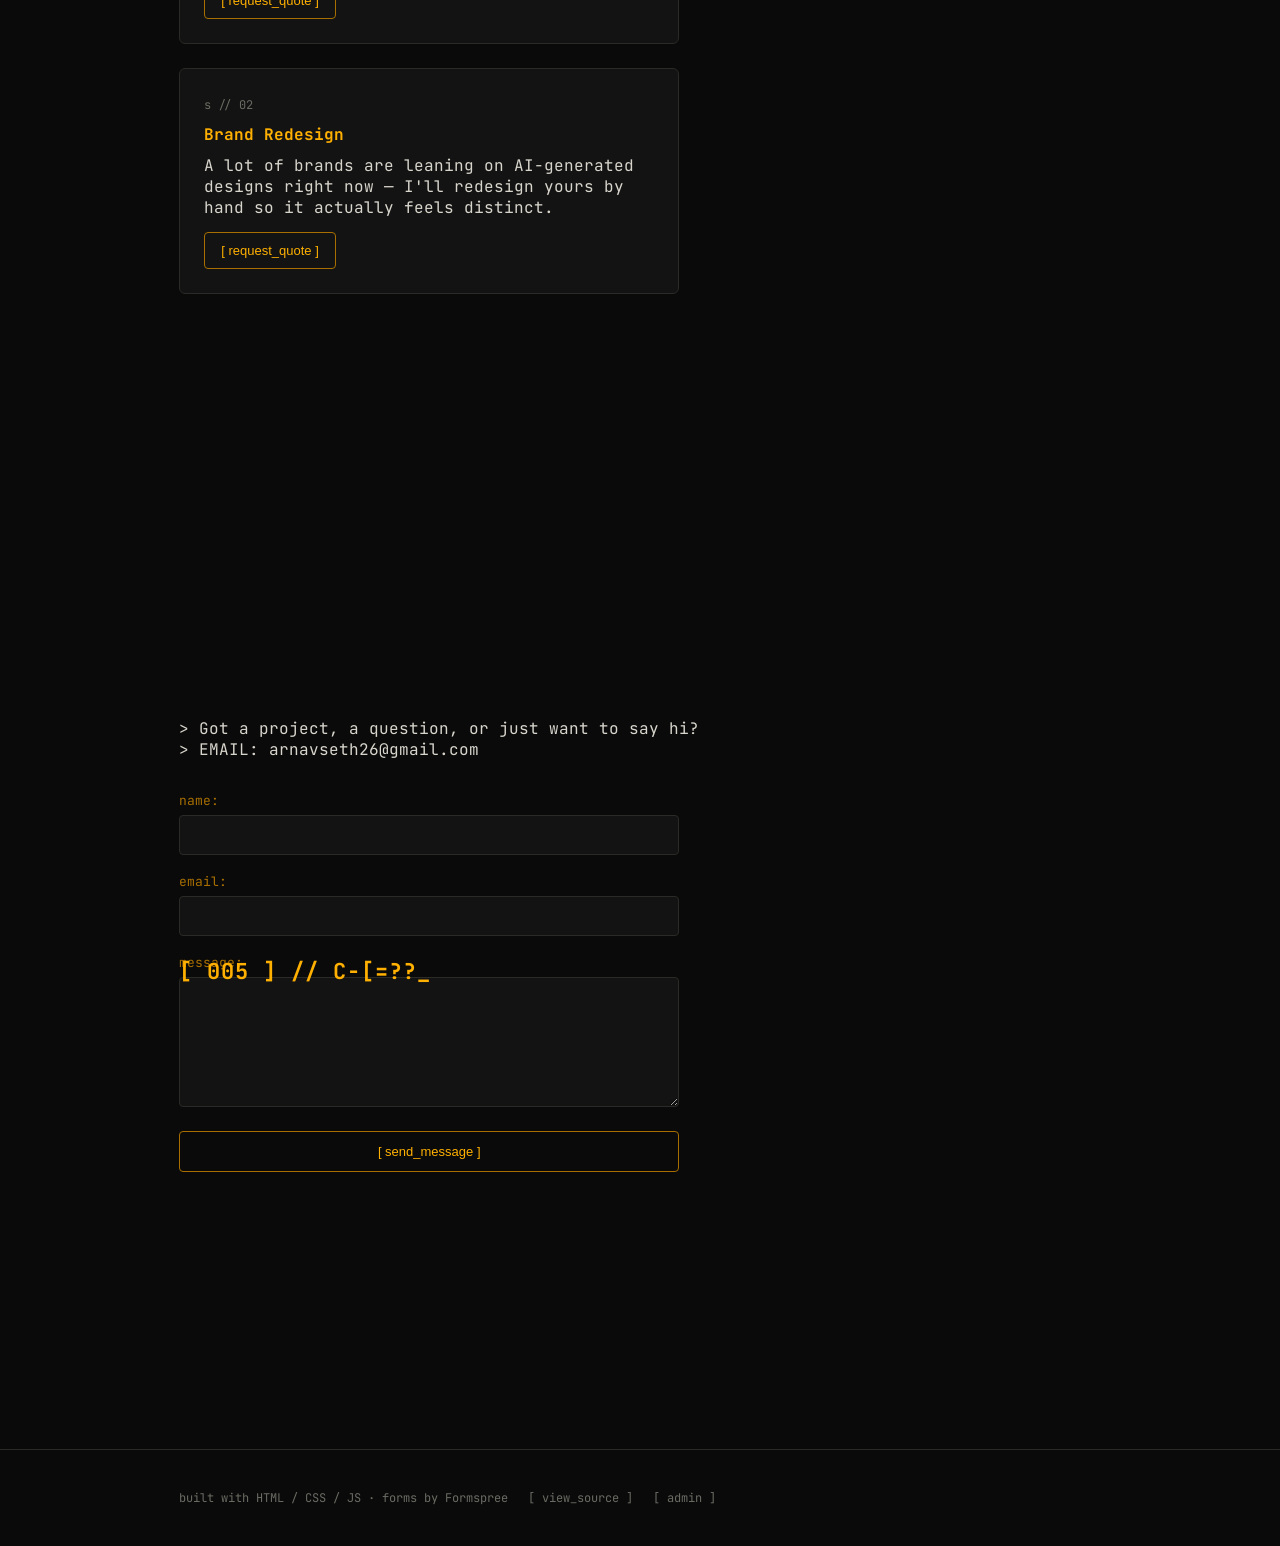
==== commit c93969a8: "Personalize profile and achievements Replaced the placeholder profile bio with a personal introducti" ====
--- a/index.html
+++ b/index.html
@@ -169,18 +169,12 @@
 
   <section id="profile" class="section">
     <h2 class="section-label">[ 003 ] // PROFILE</h2>
-    <div class="profile-bio"><p>&gt; A short bio about who you are, what you do, and what drives you goes here.</p></div>
+    <div class="profile-bio"><p>&gt; I’m Arnav Seth, a student, developer, designer, and creator who loves turning ideas into real projects. I’m especially interested in web development, cybersecurity, robotics, and creative technology. Whether I’m building a website, experimenting with code, or working on a new project, I’m always learning, creating, and finding new ways to make ideas real.</p></div>
 
     <h3 class="subsection-label">// recognition</h3>
     <div class="achievements-grid">
       <div class="achievement-card reveal">
-        <span class="achievement-icon">[ ★ ]</span><h3>Achievement Title</h3><span class="achievement-date">2024</span><p>What it was and why it mattered.</p>
-      </div>
-      <div class="achievement-card reveal">
-        <span class="achievement-icon">[ ★ ]</span><h3>Achievement Title</h3><span class="achievement-date">2024</span><p>What it was and why it mattered.</p>
-      </div>
-      <div class="achievement-card reveal">
-        <span class="achievement-icon">[ ★ ]</span><h3>Achievement Title</h3><span class="achievement-date">2025</span><p>What it was and why it mattered.</p>
+        <span class="achievement-icon">[ ★ ]</span><h3>Fll State's</h3><span class="achievement-date">2024</span><p>Moved onto fll states</p>
       </div>
     </div>
 
@@ -190,7 +184,7 @@
         <div class="skill-label"><span>JavaScript</span><span class="skill-status">compiling...</span></div>
         <div class="skill-track"><div class="skill-fill"></div></div>
       </div>
-      <div class="skill-bar" data-percent="80">
+      <div class="skill-bar" data-percent="100">
         <div class="skill-label"><span>HTML / CSS</span><span class="skill-status">compiling...</span></div>
         <div class="skill-track"><div class="skill-fill"></div></div>
       </div>
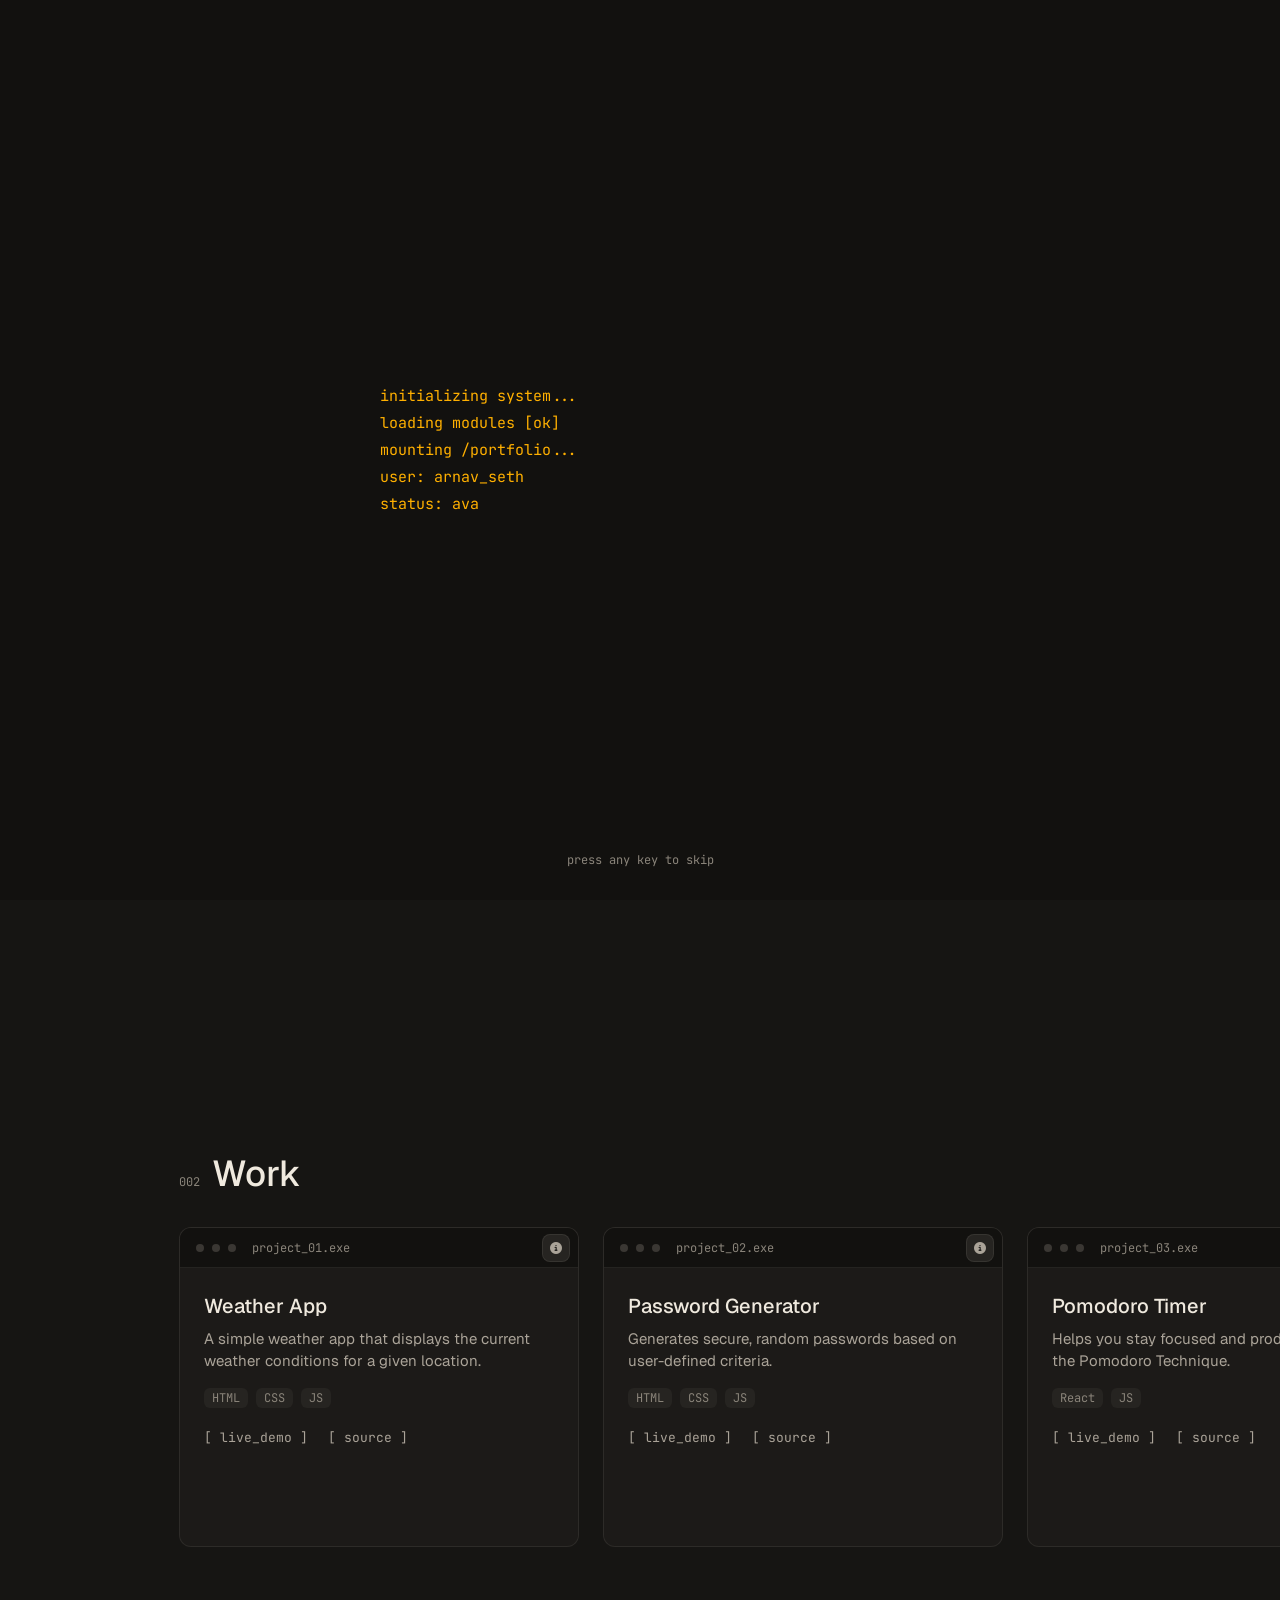
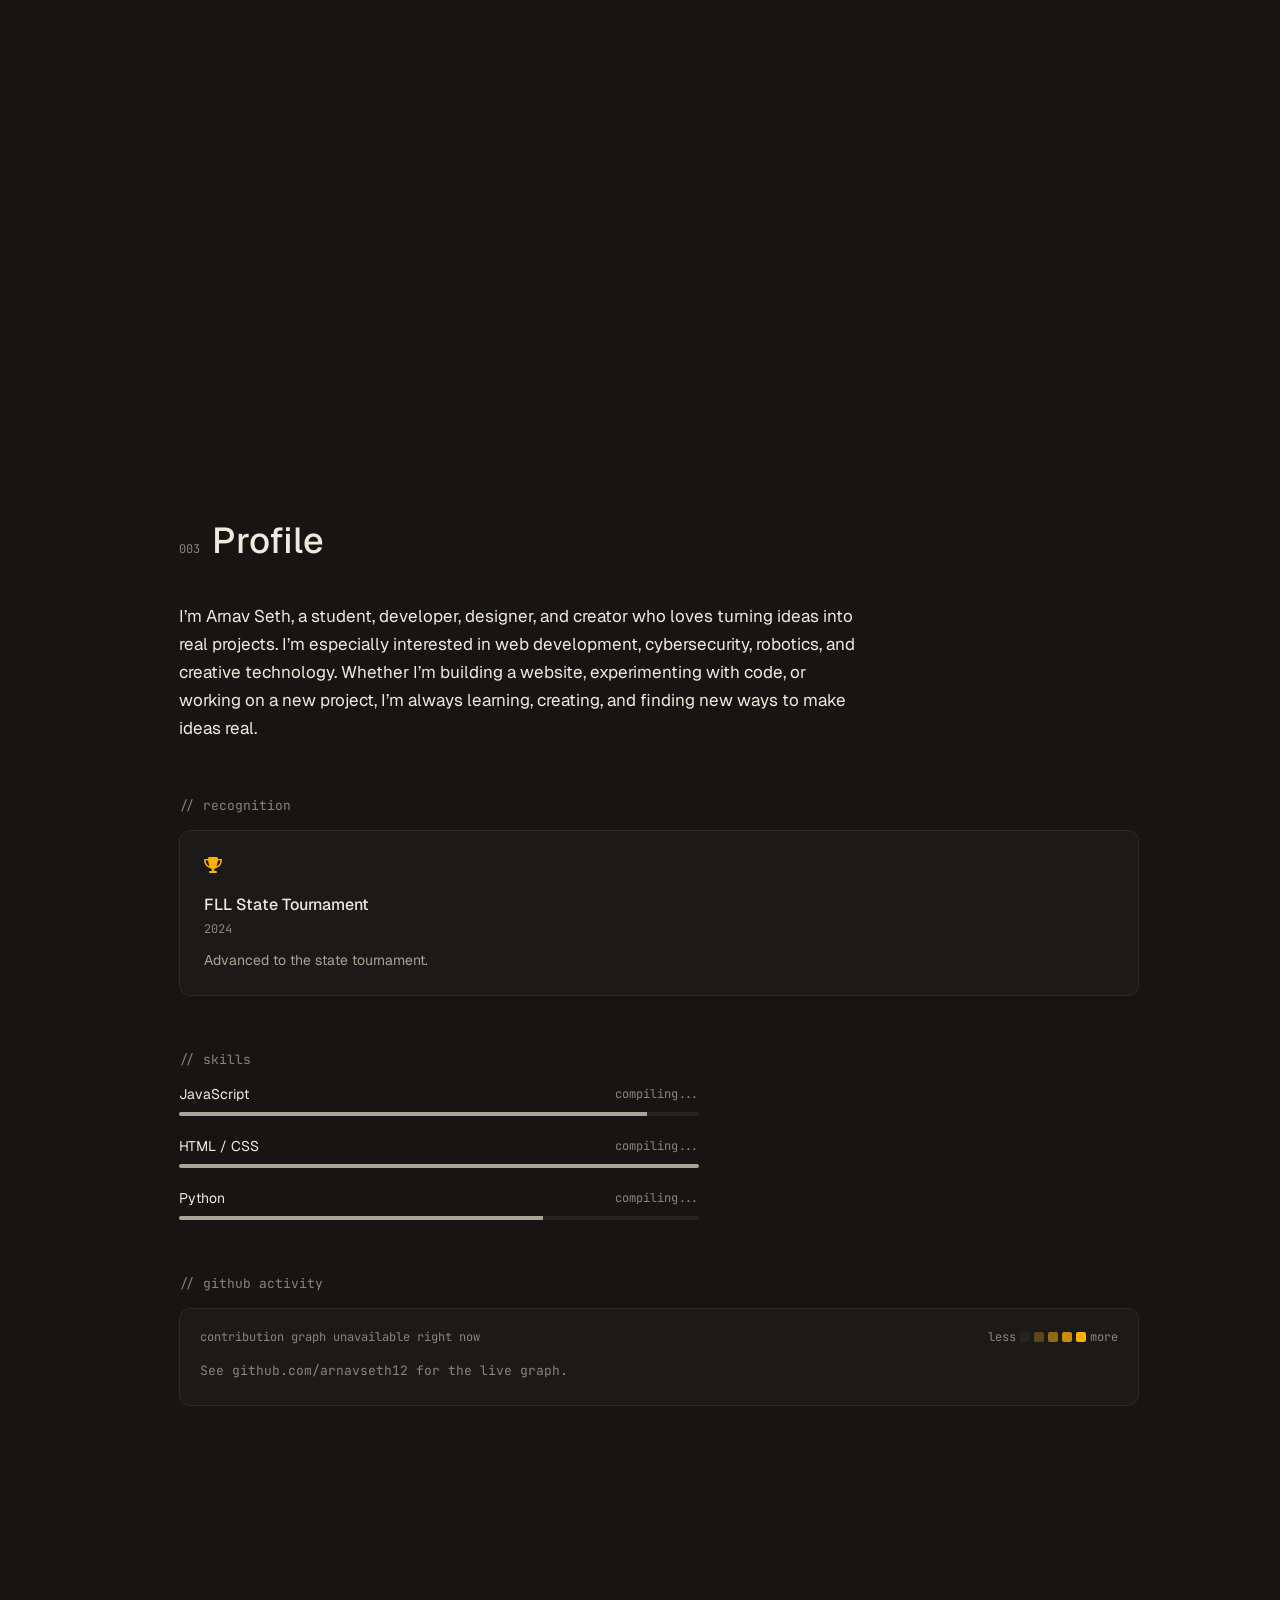
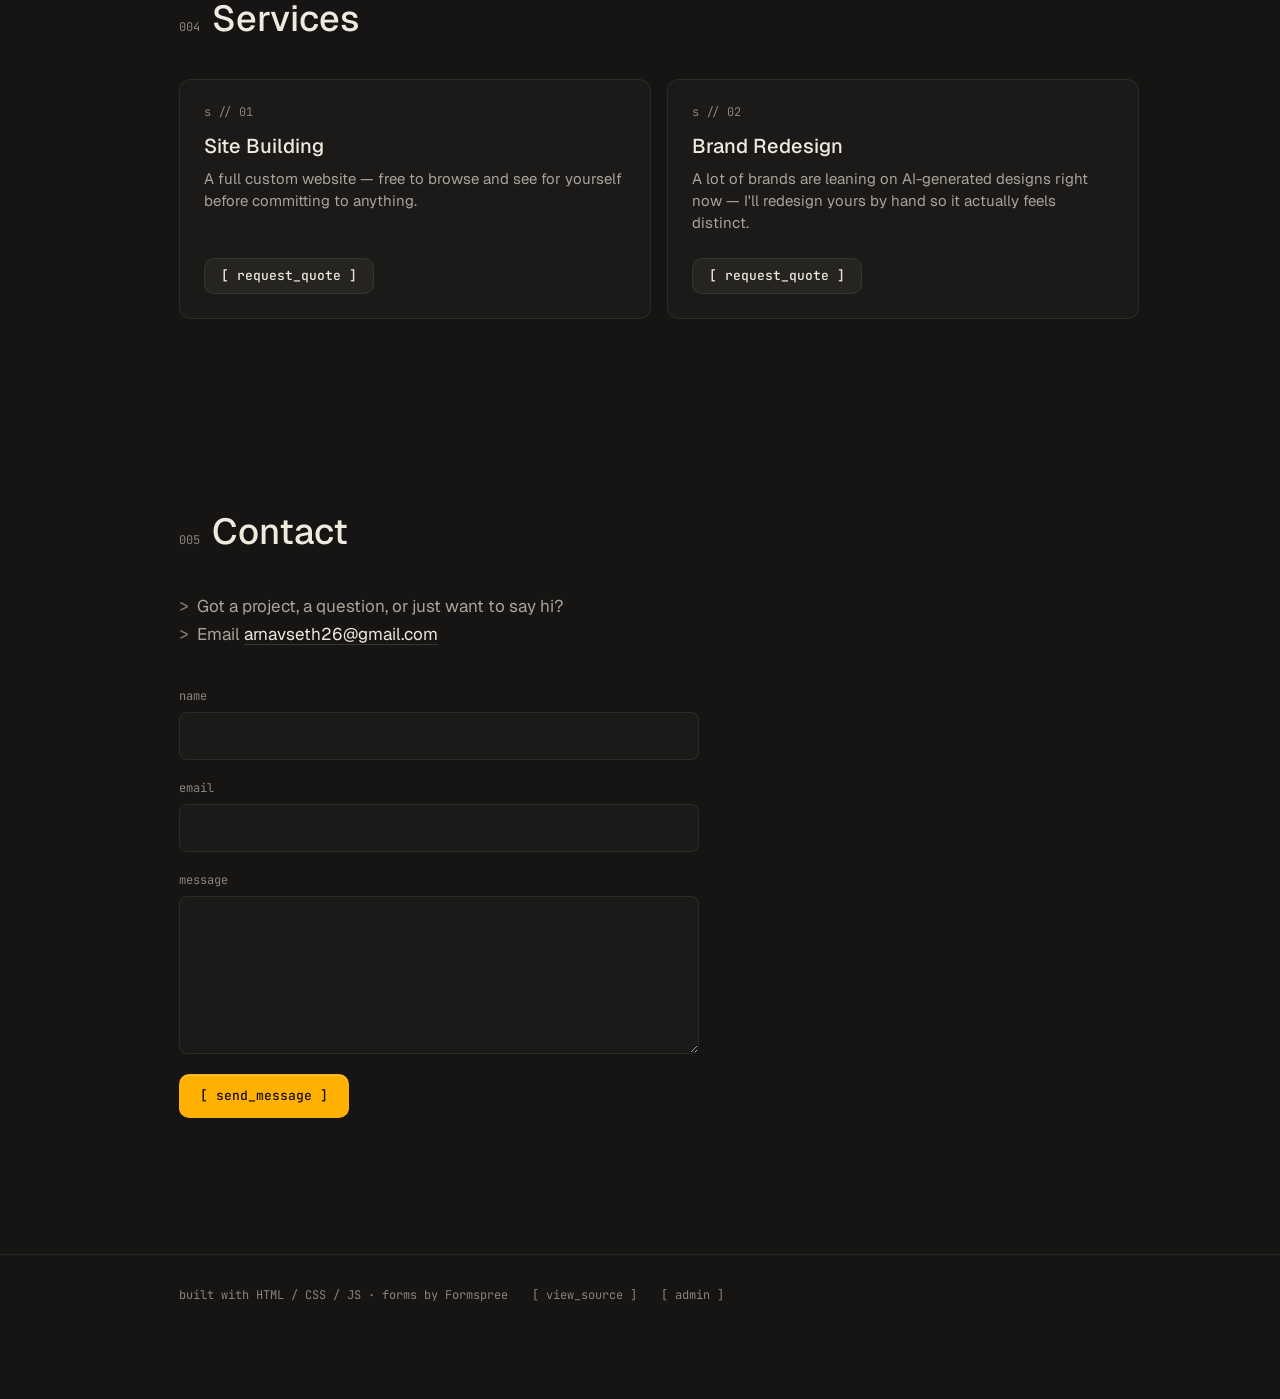
==== commit 221ec1fd: "improved website layout and added new features, and enhanced user experience. added responsive desig" ====
--- a/index.html
+++ b/index.html
@@ -7,10 +7,30 @@
   <meta charset="UTF-8">
   <meta name="viewport" content="width=device-width, initial-scale=1.0">
   <title>Arnav Seth</title>
-  <link rel="icon" id="favicon" href="data:image/svg+xml,%3Csvg xmlns='http://www.w3.org/2000/svg' viewBox='0 0 16 16'%3E%3Crect width='16' height='16' fill='%230a0a0a'/%3E%3Crect x='2' y='11' width='12' height='3' fill='%23ffb000'/%3E%3C/svg%3E">
+  <meta name="description" content="Arnav Seth is a student developer and designer building websites and small tools. Projects, services and contact.">
+  <meta name="theme-color" content="#161513">
+  <meta name="color-scheme" content="dark">
+  <meta property="og:title" content="Arnav Seth">
+  <meta property="og:description" content="Student developer and designer building websites and small tools.">
+  <meta property="og:type" content="website">
+  <link rel="icon" id="favicon" href="data:image/svg+xml,%3Csvg xmlns='http://www.w3.org/2000/svg' viewBox='0 0 16 16'%3E%3Crect width='16' height='16' fill='%23161513'/%3E%3Crect x='3' y='10' width='10' height='3' fill='%23ffb000'/%3E%3C/svg%3E">
+
+  <script>
+    /* runs before first paint: gates the JS-only styles, skips the boot screen after the first visit, restores saved accent */
+    (function () {
+      var r = document.documentElement;
+      r.classList.add('js');
+      try {
+        if (sessionStorage.getItem('booted')) r.classList.add('skip-boot');
+        var a = localStorage.getItem('accent');
+        if (a) r.style.setProperty('--accent', a);
+      } catch (e) {}
+    })();
+  </script>
+
   <link rel="preconnect" href="https://fonts.googleapis.com">
   <link rel="preconnect" href="https://fonts.gstatic.com" crossorigin>
-  <link href="https://fonts.googleapis.com/css2?family=JetBrains+Mono:wght@400;500;700&display=swap" rel="stylesheet">
+  <link href="https://fonts.googleapis.com/css2?family=Geist:wght@400;500&family=JetBrains+Mono:wght@400;500&display=swap" rel="stylesheet">
   <link rel="stylesheet" href="https://cdnjs.cloudflare.com/ajax/libs/font-awesome/6.5.1/css/all.min.css">
   <link rel="stylesheet" href="style.css">
   <script async src="https://www.googletagmanager.com/gtag/js?id=G-XCB5Q969B1"></script>
@@ -24,81 +44,93 @@
 </head>
 <body>
 
-  <div id="crt-on"></div>
-  <div id="boot-screen"><pre id="boot-text"></pre></div>
-  <canvas id="matrix-canvas"></canvas>
-  <div class="scanlines"></div>
+  <a href="#work" class="skip-link">skip to work</a>
+
+  <div id="boot-screen"><pre id="boot-text"></pre><span class="boot-skip">press any key to skip</span></div>
+  <canvas id="matrix-canvas" aria-hidden="true"></canvas>
   <div id="cursor-dot"></div>
   <div id="cursor-ring"></div>
-  <div id="idle-bouncer">█</div>
-  <div id="notif-container"></div>
+  <div id="idle-bouncer" aria-hidden="true">█</div>
+  <div id="notif-container" aria-live="polite"></div>
   <div id="scroll-progress"><div id="scroll-progress-fill"></div></div>
-  <div id="wipe-overlay"></div>
   <div id="context-menu" class="hidden">
-    <div class="ctx-item" data-action="copy-link">[ copy_link ]</div>
-    <div class="ctx-item" data-action="view-source">[ view_source ]</div>
-    <div class="ctx-item" data-action="about">[ about_this_site ]</div>
-  </div>
-
-  <button id="dev-mode-toggle" class="magnetic">[ dev_mode ]</button>
+    <div class="ctx-item" data-action="copy-link">copy_link</div>
+    <div class="ctx-item" data-action="view-source">view_source</div>
+    <div class="ctx-item" data-action="about">about_this_site</div>
+  </div>
+
+  <button id="dev-mode-toggle" class="float-btn" aria-expanded="false" aria-controls="dev-panel">dev_mode</button>
   <div id="dev-panel" class="hidden">
     <h4>// developer notes</h4>
-    <p>&gt; cursor: dot snaps instantly, ring lerps 15% per frame toward it</p>
+    <p>&gt; cursor: dot snaps instantly, ring eases 15% per frame toward it</p>
     <p>&gt; work section: position:sticky + scroll-linked transform, no library</p>
-    <p>&gt; terminal: commands live in one JS object, looked up dynamically by name</p>
-    <p>&gt; matrix rain: canvas 2D, low-opacity black rect painted each frame for trailing fade</p>
+    <p>&gt; terminal: commands live in one JS object, looked up by name</p>
+    <p>&gt; rain: canvas 2D, a translucent rect painted each frame for the trailing fade</p>
     <p>&gt; flip cards: real 3D transform (rotateY) with backface-visibility hidden</p>
-  </div>
-
-  <nav id="side-nav">
-    <a href="#home" data-section="home" class="nav-link active">[ 001 ] <span>home</span></a>
-    <a href="#work" data-section="work" class="nav-link">[ 002 ] <span>work</span></a>
-    <a href="#profile" data-section="profile" class="nav-link">[ 003 ] <span>profile</span></a>
-    <a href="#services" data-section="services" class="nav-link">[ 004 ] <span>services</span></a>
-    <a href="#contact" data-section="contact" class="nav-link">[ 005 ] <span>contact</span></a>
-    <a href="resume.pdf" download class="nav-link resume-link">[ ↓ ] <span>resume</span></a>
+    <p>&gt; contribution graph: GitHub contribution data drawn as a CSS grid, no image</p>
+  </div>
+
+  <nav id="side-nav" aria-label="Sections">
+    <a href="#home" data-section="home" class="nav-link active"><span class="n">001</span><span class="l">home</span></a>
+    <a href="#work" data-section="work" class="nav-link"><span class="n">002</span><span class="l">work</span></a>
+    <a href="#profile" data-section="profile" class="nav-link"><span class="n">003</span><span class="l">profile</span></a>
+    <a href="#services" data-section="services" class="nav-link"><span class="n">004</span><span class="l">services</span></a>
+    <a href="#contact" data-section="contact" class="nav-link"><span class="n">005</span><span class="l">contact</span></a>
+    <a href="resume.pdf" download class="nav-link resume-link"><span class="n">↓</span><span class="l">resume</span></a>
   </nav>
 
-  <section id="home" class="section hero-section">
-    <div class="hero">
-      <p class="prompt-line">$ whoami <span id="greeting-line"></span></p>
-      <h1 class="hero-name" data-text="Arnav_Seth">Arnav_Seth</h1>
-      <p class="hero-tagline">&gt; <span id="typed-text"></span><span class="cursor">_</span></p>
-      <div class="social-icons">
-        <a href="https://github.com/arnavseth12" target="_blank" rel="noopener" aria-label="GitHub"><i class="fa-brands fa-github"></i></a>
-        <a href="https://linkedin.com/in/YOUR_USERNAME" target="_blank" rel="noopener" aria-label="LinkedIn"><i class="fa-brands fa-linkedin"></i></a>
-        <a href="mailto:arnavseth26@gmail.com" aria-label="Email"><i class="fa-solid fa-envelope"></i></a>
-      </div>
-      <div class="code-window">
-        <div class="term-bar-mini"><span class="dot red"></span><span class="dot yellow"></span><span class="dot green"></span><span class="term-title">dev.js</span></div>
-        <pre id="code-typer"></pre>
-      </div>
-    </div>
-    <a href="#work" class="scroll-cue">[ scroll to continue ]</a>
-  </section>
-
-  <section id="work" class="horizontal-wrap">
+  <main>
+  <section id="home" class="hero-section">
+    <div class="hero" id="hero">
+      <div class="hero-copy">
+        <p class="prompt-line">$ whoami <span id="greeting-line"></span></p>
+        <h1 class="hero-name">Arnav Seth</h1>
+        <p class="hero-tagline"><span class="prompt-mark" aria-hidden="true">&gt;</span><span id="typed-text">Student developer and designer building websites and small tools</span><span class="caret" aria-hidden="true"></span></p>
+        <div class="hero-actions">
+          <a href="#work" class="btn btn-primary">[ view_work ]</a>
+          <a href="resume.pdf" download class="btn btn-secondary">[ resume ]</a>
+        </div>
+        <div class="social-icons">
+          <a href="https://github.com/arnavseth12" target="_blank" rel="noopener" aria-label="GitHub"><i class="fa-brands fa-github"></i></a>
+          <a href="mailto:arnavseth26@gmail.com" aria-label="Email"><i class="fa-solid fa-envelope"></i></a>
+        </div>
+      </div>
+      <div class="code-window" aria-hidden="true">
+        <div class="term-bar-mini"><span class="dot"></span><span class="dot"></span><span class="dot"></span><span class="term-title">dev.js</span></div>
+        <pre id="code-typer">const developer = {
+  name: "Arnav Seth",
+  skills: ["JS", "CSS", "HTML"],
+  passion: true
+};
+
+developer.buildCoolStuff();</pre>
+      </div>
+    </div>
+    <a href="#work" class="scroll-cue">scroll</a>
+  </section>
+
+  <section id="work" class="horizontal-wrap" aria-labelledby="work-title">
     <div class="horizontal-sticky">
-      <h2 class="section-label">[ 002 ] // WORK</h2>
+      <h2 class="section-label" id="work-title"><span class="idx">002</span>Work</h2>
       <div class="horizontal-track" id="horizontal-track">
 
-        <div class="project-card reveal">
+        <article class="project-card reveal">
           <div class="flip-inner">
             <div class="flip-front">
-              <button class="flip-trigger" aria-label="Show project details">ⓘ</button>
-              <div class="term-bar-mini"><span class="dot red"></span><span class="dot yellow"></span><span class="dot green"></span><span class="term-title">project_01.exe</span></div>
+              <button class="flip-trigger" aria-label="Show project details"><i class="fa-solid fa-circle-info"></i></button>
+              <div class="term-bar-mini"><span class="dot"></span><span class="dot"></span><span class="dot"></span><span class="term-title">project_01.exe</span></div>
               <div class="project-body">
                 <h3>Weather App</h3>
                 <p>A simple weather app that displays the current weather conditions for a given location.</p>
                 <div class="tag-list"><span class="tag">HTML</span><span class="tag">CSS</span><span class="tag">JS</span></div>
                 <div class="project-links">
-                  <a href="https://arnavseth12.github.io/Weather-app/" class="demo-link" data-href="https://arnavseth12.github.io/Weather-app/" target="_blank" rel="noopener">[ live_demo ]</a>
+                  <a href="https://arnavseth12.github.io/Weather-app/" class="demo-link" data-name="weather-app" target="_blank" rel="noopener">[ live_demo ]</a>
                   <a href="https://github.com/arnavseth12/Weather-app" target="_blank" rel="noopener">[ source ]</a>
                 </div>
               </div>
             </div>
             <div class="flip-back">
-              <button class="flip-trigger" aria-label="Back to project">↩</button>
+              <button class="flip-trigger" aria-label="Back to project"><i class="fa-solid fa-rotate-left"></i></button>
               <h3>// breakdown</h3>
               <ul>
                 <li>Stack: HTML / CSS / JS</li>
@@ -107,25 +139,25 @@
               </ul>
             </div>
           </div>
-        </div>
-
-        <div class="project-card reveal">
+        </article>
+
+        <article class="project-card reveal">
           <div class="flip-inner">
             <div class="flip-front">
-              <button class="flip-trigger" aria-label="Show project details">ⓘ</button>
-              <div class="term-bar-mini"><span class="dot red"></span><span class="dot yellow"></span><span class="dot green"></span><span class="term-title">project_02.exe</span></div>
+              <button class="flip-trigger" aria-label="Show project details"><i class="fa-solid fa-circle-info"></i></button>
+              <div class="term-bar-mini"><span class="dot"></span><span class="dot"></span><span class="dot"></span><span class="term-title">project_02.exe</span></div>
               <div class="project-body">
                 <h3>Password Generator</h3>
                 <p>Generates secure, random passwords based on user-defined criteria.</p>
-                <div class="tag-list"><span class="tag">Python</span><span class="tag">API</span></div>
+                <div class="tag-list"><span class="tag">HTML</span><span class="tag">CSS</span><span class="tag">JS</span></div>
                 <div class="project-links">
-                  <a href="https://arnavseth12.github.io/Password-generator/" class="demo-link" data-href="https://arnavseth12.github.io/Password-generator/" target="_blank" rel="noopener">[ live_demo ]</a>
+                  <a href="https://arnavseth12.github.io/Password-generator/" class="demo-link" data-name="password-generator" target="_blank" rel="noopener">[ live_demo ]</a>
                   <a href="https://github.com/arnavseth12/Password-generator" target="_blank" rel="noopener">[ source ]</a>
                 </div>
               </div>
             </div>
             <div class="flip-back">
-              <button class="flip-trigger" aria-label="Back to project">↩</button>
+              <button class="flip-trigger" aria-label="Back to project"><i class="fa-solid fa-rotate-left"></i></button>
               <h3>// breakdown</h3>
               <ul>
                 <li>Stack: JavaScript</li>
@@ -134,25 +166,25 @@
               </ul>
             </div>
           </div>
-        </div>
-
-        <div class="project-card reveal">
+        </article>
+
+        <article class="project-card reveal">
           <div class="flip-inner">
             <div class="flip-front">
-              <button class="flip-trigger" aria-label="Show project details">ⓘ</button>
-              <div class="term-bar-mini"><span class="dot red"></span><span class="dot yellow"></span><span class="dot green"></span><span class="term-title">project_03.exe</span></div>
+              <button class="flip-trigger" aria-label="Show project details"><i class="fa-solid fa-circle-info"></i></button>
+              <div class="term-bar-mini"><span class="dot"></span><span class="dot"></span><span class="dot"></span><span class="term-title">project_03.exe</span></div>
               <div class="project-body">
                 <h3>Pomodoro Timer</h3>
                 <p>Helps you stay focused and productive by using the Pomodoro Technique.</p>
-                <div class="tag-list"><span class="tag">React</span><span class="tag">Node</span></div>
+                <div class="tag-list"><span class="tag">React</span><span class="tag">JS</span></div>
                 <div class="project-links">
-                  <a href="https://arnavseth12.github.io/Podomoro-timer/" class="https://arnavseth12.github.io/Podomoro-timer/" data-href="https://example.com" target="_blank" rel="noopener">[ live_demo ]</a>
+                  <a href="https://arnavseth12.github.io/Podomoro-timer/" class="demo-link" data-name="pomodoro-timer" target="_blank" rel="noopener">[ live_demo ]</a>
                   <a href="https://github.com/arnavseth12/Podomoro-timer" target="_blank" rel="noopener">[ source ]</a>
                 </div>
               </div>
             </div>
             <div class="flip-back">
-              <button class="flip-trigger" aria-label="Back to project">↩</button>
+              <button class="flip-trigger" aria-label="Back to project"><i class="fa-solid fa-rotate-left"></i></button>
               <h3>// breakdown</h3>
               <ul>
                 <li>Stack: JavaScript</li>
@@ -161,20 +193,23 @@
               </ul>
             </div>
           </div>
-        </div>
-
-      </div>
-    </div>
-  </section>
-
-  <section id="profile" class="section">
-    <h2 class="section-label">[ 003 ] // PROFILE</h2>
-    <div class="profile-bio"><p>&gt; I’m Arnav Seth, a student, developer, designer, and creator who loves turning ideas into real projects. I’m especially interested in web development, cybersecurity, robotics, and creative technology. Whether I’m building a website, experimenting with code, or working on a new project, I’m always learning, creating, and finding new ways to make ideas real.</p></div>
+        </article>
+
+      </div>
+    </div>
+  </section>
+
+  <section id="profile" class="section" aria-labelledby="profile-title">
+    <h2 class="section-label" id="profile-title"><span class="idx">003</span>Profile</h2>
+    <div class="profile-bio"><p>I’m Arnav Seth, a student, developer, designer, and creator who loves turning ideas into real projects. I’m especially interested in web development, cybersecurity, robotics, and creative technology. Whether I’m building a website, experimenting with code, or working on a new project, I’m always learning, creating, and finding new ways to make ideas real.</p></div>
 
     <h3 class="subsection-label">// recognition</h3>
     <div class="achievements-grid">
-      <div class="achievement-card reveal">
-        <span class="achievement-icon">[ ★ ]</span><h3>Fll State's</h3><span class="achievement-date">2024</span><p>Moved onto fll states</p>
+      <div class="achievement-card card reveal">
+        <span class="achievement-icon"><i class="fa-solid fa-trophy"></i></span>
+        <h3>FLL State Tournament</h3>
+        <span class="achievement-date">2024</span>
+        <p>Advanced to the state tournament.</p>
       </div>
     </div>
 
@@ -195,39 +230,59 @@
     </div>
 
     <h3 class="subsection-label">// github activity</h3>
-    <div id="github-chart"></div>
-    <div id="commit-ticker" class="commit-ticker"><div class="commit-ticker-track" id="commit-ticker-track"></div></div>
-  </section>
-
-  <section id="services" class="section">
-    <h2 class="section-label">[ 004 ] // SERVICES</h2>
-    <div class="service-item reveal">
-      <span class="service-tag">s // 01</span><h3>Site Building</h3>
-      <p>A full custom website — free to browse and see for yourself before committing to anything.</p>
-      <button class="quote-btn magnetic" data-service="Site Building">[ request_quote ]</button>
-    </div>
-    <div class="service-item reveal">
-      <span class="service-tag">s // 02</span><h3>Brand Redesign</h3>
-      <p>A lot of brands are leaning on AI-generated designs right now — I'll redesign yours by hand so it actually feels distinct.</p>
-      <button class="quote-btn magnetic" data-service="Brand Redesign">[ request_quote ]</button>
-    </div>
-  </section>
-
-  <section id="contact" class="section">
-    <h2 class="section-label">[ 005 ] // CONTACT</h2>
-    <p>&gt; Got a project, a question, or just want to say hi?</p>
-    <p>&gt; EMAIL: arnavseth26@gmail.com</p>
+    <div class="gh-card card">
+      <div class="gh-summary">
+        <span id="gh-total">loading contributions...</span>
+        <span class="gh-legend" aria-hidden="true">less
+          <span class="gh-cell" data-l="0"></span><span class="gh-cell" data-l="1"></span><span class="gh-cell" data-l="2"></span><span class="gh-cell" data-l="3"></span><span class="gh-cell" data-l="4"></span>
+          more</span>
+      </div>
+      <div id="github-chart"></div>
+    </div>
+    <div class="repo-list" id="repo-list"></div>
+  </section>
+
+  <section id="services" class="section" aria-labelledby="services-title">
+    <h2 class="section-label" id="services-title"><span class="idx">004</span>Services</h2>
+    <div class="services-grid">
+      <div class="service-item card reveal">
+        <span class="service-tag">s // 01</span><h3>Site Building</h3>
+        <p>A full custom website — free to browse and see for yourself before committing to anything.</p>
+        <button class="quote-btn btn btn-secondary btn-small" data-service="Site Building">[ request_quote ]</button>
+      </div>
+      <div class="service-item card reveal">
+        <span class="service-tag">s // 02</span><h3>Brand Redesign</h3>
+        <p>A lot of brands are leaning on AI-generated designs right now — I'll redesign yours by hand so it actually feels distinct.</p>
+        <button class="quote-btn btn btn-secondary btn-small" data-service="Brand Redesign">[ request_quote ]</button>
+      </div>
+    </div>
+  </section>
+
+  <section id="contact" class="section" aria-labelledby="contact-title">
+    <h2 class="section-label" id="contact-title"><span class="idx">005</span>Contact</h2>
+    <div class="contact-lines">
+      <p><span class="mono">&gt;</span>Got a project, a question, or just want to say hi?</p>
+      <p><span class="mono">&gt;</span>Email <a href="mailto:arnavseth26@gmail.com">arnavseth26@gmail.com</a></p>
+    </div>
     <form id="contact-form" class="contact-form">
-      <label for="name">name:</label>
-      <input type="text" id="name" name="name" required>
-      <label for="email">email:</label>
-      <input type="email" id="email" name="email" required>
-      <label for="message">message:</label>
-      <textarea id="message" name="message" rows="6" required></textarea>
-      <button type="submit" id="submit-btn" class="magnetic">[ send_message ]</button>
-      <p id="form-status"></p>
+      <div class="field">
+        <label for="name">name</label>
+        <input type="text" id="name" name="name" autocomplete="name" required>
+      </div>
+      <div class="field">
+        <label for="email">email</label>
+        <input type="email" id="email" name="email" autocomplete="email" required>
+      </div>
+      <div class="field">
+        <label for="message">message</label>
+        <textarea id="message" name="message" rows="6" required></textarea>
+      </div>
+      <input type="text" name="_gotcha" class="hp" tabindex="-1" autocomplete="off" aria-hidden="true">
+      <button type="submit" id="submit-btn" class="btn btn-primary">[ send_message ]</button>
+      <p id="form-status" role="status"></p>
     </form>
   </section>
+  </main>
 
   <footer id="site-footer">
     <span>built with HTML / CSS / JS · forms by Formspree</span>
@@ -235,50 +290,48 @@
     <a href="#" id="admin-link">[ admin ]</a>
   </footer>
 
-  <button id="term-toggle" class="magnetic">[ terminal ]</button>
-
-  <div id="term-widget" class="hidden">
+  <button id="term-toggle" class="float-btn" aria-expanded="false" aria-controls="term-widget">terminal <kbd>`</kbd></button>
+
+  <div id="term-widget" class="hidden" role="dialog" aria-label="Terminal">
     <div class="term-bar-mini">
-      <span class="dot red" id="term-close"></span><span class="dot yellow"></span><span class="dot green"></span>
+      <span class="dot" id="term-close" title="close"></span><span class="dot"></span><span class="dot"></span>
       <span class="term-title">guest@arnav-seth:~$</span>
     </div>
     <div id="term-output"></div>
     <div class="term-input-row">
       <span>&gt;</span>
-      <input type="text" id="term-input" autocomplete="off" spellcheck="false" placeholder="type 'help'">
-    </div>
-  </div>
-
-  <div id="game-modal" class="hidden">
+      <input type="text" id="term-input" autocomplete="off" autocapitalize="off" spellcheck="false" placeholder="type 'help'" aria-label="Terminal command">
+    </div>
+  </div>
+
+  <div id="game-modal" class="modal hidden" role="dialog" aria-label="debug_hunt game">
     <div class="game-box">
-      <button id="game-close">×</button>
+      <button id="game-close" class="modal-close" aria-label="Close">×</button>
       <h2>// debug_hunt.exe</h2>
       <p id="game-status">Click the bugs before they escape. 15 seconds.</p>
       <div id="game-arena">
         <span id="game-score">score: 0</span>
         <span id="game-timer">time: 15</span>
       </div>
-      <button id="game-start" class="magnetic">[ run ]</button>
-    </div>
-  </div>
-
-  <div id="snake-modal" class="hidden">
+      <button id="game-start" class="btn btn-secondary">[ run ]</button>
+    </div>
+  </div>
+
+  <div id="snake-modal" class="modal hidden" role="dialog" aria-label="snake game">
     <div class="game-box">
-      <button id="snake-close">×</button>
-      <h2>// snake.exe <span class="locked-tag">[secret unlocked]</span></h2>
+      <button id="snake-close" class="modal-close" aria-label="Close">×</button>
+      <h2>// snake.exe<span class="locked-tag">secret unlocked</span></h2>
       <p id="snake-status">Arrow keys to move. Don't hit yourself or the wall.</p>
       <canvas id="snake-canvas" width="320" height="320"></canvas>
       <div class="snake-score">score: <span id="snake-score">0</span></div>
-      <button id="snake-start" class="magnetic">[ run ]</button>
-    </div>
-  </div>
-
-  <div id="stats-hud">
-    <div>uptime: <span id="stat-uptime">00:00:00</span></div>
-    <div>ping: <span id="stat-ping">12ms</span></div>
-    <div>loc: <span id="stat-loc">2,450</span></div>
-    <div>progress: <span id="stat-progress">0%</span></div>
-    <div>status: <span class="stat-online">● online</span></div>
+      <button id="snake-start" class="btn btn-secondary">[ run ]</button>
+    </div>
+  </div>
+
+  <div id="stats-hud" aria-hidden="true">
+    <div>time on page <b id="stat-uptime">00:00:00</b></div>
+    <div>scrolled <b id="stat-progress">0%</b></div>
+    <div class="stat-online">available</div>
   </div>
 
 </body>
--- a/style.css
+++ b/style.css
@@ -1,429 +1,534 @@
+/* ==========================================================
+   Arnav Seth — portfolio
+   Direction: a late-night terminal. Warm black, one amber accent,
+   mono for the machine, Geist for the person. Block cursor is the signature.
+   ========================================================== */
+
+:root {
+  --bg-deep: #12110f;
+  --bg: #161513;
+  --card: #1c1a18;
+  --raised: #262421;
+  --line: rgba(239, 233, 222, 0.08);
+  --line-strong: rgba(239, 233, 222, 0.16);
+  --text: #efe9de;
+  --text-2: #aaa398;
+  --muted: #8a847a;
+  --accent: #ffb000;
+  --accent-ink: #14110a;
+  --negative: #e5604f;
+
+  --font: 'Geist', ui-sans-serif, system-ui, -apple-system, 'Segoe UI', sans-serif;
+  --mono: 'JetBrains Mono', ui-monospace, 'SF Mono', Menlo, Consolas, monospace;
+  --ease: cubic-bezier(0.22, 1, 0.36, 1);
+
+  --pad-left: clamp(56px, 14vw, 200px);
+  --pad-right: clamp(20px, 6vw, 96px);
+}
+
 * { margin: 0; padding: 0; box-sizing: border-box; }
-html { scroll-behavior: smooth; }
-html, body { overflow-x: hidden; cursor: none; }
-
-:root {
-  --bg: #0a0a0a;
-  --bg-panel: #131313;
-  --amber: #ffb000;
-  --amber-dim: #a86f00;
-  --text: #d8d5cc;
-  --text-dim: #6b6b64;
-  --border: #2a2a26;
-  --red: #e0605a;
-}
-
-body { font-family: 'JetBrains Mono', monospace; background: var(--bg); color: var(--text); }
-
-@media (hover: none) { html, body { cursor: auto; } }
-
-/* ---------- BOOT SCREEN ---------- */
+
+html { scroll-behavior: smooth; color-scheme: dark; }
+/* clip, not hidden: overflow-x:hidden on body makes it a scroll container and breaks position:sticky */
+body {
+  font-family: var(--font);
+  font-size: 15px;
+  line-height: 22px;
+  background: var(--bg);
+  color: var(--text);
+  overflow-x: clip;
+  -webkit-font-smoothing: antialiased;
+}
+
+html.js-cursor, html.js-cursor body { cursor: none; }
+html.js-cursor a, html.js-cursor button, html.js-cursor .ctx-item { cursor: pointer; }
+html.js-cursor input, html.js-cursor textarea { cursor: text; }
+
+a { color: inherit; }
+button { font: inherit; color: inherit; }
+
+:focus-visible { outline: 2px solid var(--accent); outline-offset: 2px; }
+
+.sr-only {
+  position: absolute; width: 1px; height: 1px; overflow: hidden;
+  clip: rect(0 0 0 0); white-space: nowrap;
+}
+
+.skip-link {
+  position: fixed; top: 12px; left: 12px; z-index: 300;
+  padding: 8px 16px; border-radius: 8px;
+  background: var(--accent); color: var(--accent-ink);
+  font: 500 13px/20px var(--mono); text-decoration: none;
+  transform: translateY(-64px);
+}
+.skip-link:focus { transform: translateY(0); }
+
+kbd {
+  font: 400 11px/16px var(--mono);
+  padding: 0 6px; border-radius: 4px;
+  color: var(--text-2); background: var(--raised);
+  border: 1px solid var(--line-strong); border-bottom-width: 2px;
+}
+
+/* ---------- Shared controls ---------- */
+.btn {
+  display: inline-flex; align-items: center; justify-content: center; gap: 8px;
+  height: 44px; padding: 0 20px; border-radius: 10px;
+  font: 500 13px/16px var(--mono); text-decoration: none; cursor: pointer;
+  border: 1px solid transparent;
+  transition: background-color 160ms var(--ease), border-color 160ms var(--ease), color 160ms var(--ease), transform 160ms var(--ease);
+}
+.btn:active { transform: scale(0.98); }
+.btn-primary { background: var(--accent); color: var(--accent-ink); box-shadow: inset 0 1px 0 rgba(255, 255, 255, 0.25); }
+.btn-primary:hover { background: color-mix(in srgb, var(--accent) 88%, #fff); }
+.btn-secondary { background: var(--raised); color: var(--text); border-color: var(--line); }
+.btn-secondary:hover { border-color: var(--line-strong); background: color-mix(in srgb, var(--raised) 85%, #fff); }
+.btn:disabled { opacity: 0.5; cursor: not-allowed; }
+
+.btn-small { height: 36px; padding: 0 16px; }
+
+.dot { width: 8px; height: 8px; border-radius: 50%; background: #3a3733; }
+.term-bar-mini {
+  display: flex; align-items: center; gap: 8px;
+  height: 40px; padding: 0 16px;
+  background: var(--bg-deep); border-bottom: 1px solid var(--line);
+}
+.term-title { margin-left: 8px; font: 400 12px/16px var(--mono); color: var(--muted); }
+
+/* ---------- Boot screen ---------- */
 #boot-screen {
-  position: fixed; inset: 0; z-index: 200; background: var(--bg);
-  display: flex; align-items: center; justify-content: center;
-  padding: 20px; transition: opacity 0.5s ease;
-}
+  position: fixed; inset: 0; z-index: 200; background: var(--bg-deep);
+  display: none; align-items: center; justify-content: center; padding: 24px;
+  transition: opacity 400ms var(--ease);
+}
+.js #boot-screen { display: flex; }
+.skip-boot #boot-screen { display: none; }
 #boot-screen.hidden { opacity: 0; pointer-events: none; }
 #boot-text {
-  font-family: 'JetBrains Mono', monospace;
-  font-size: clamp(11px, 1.6vw, 15px);
-  color: var(--amber);
-  white-space: pre-wrap;
-  max-width: 600px;
-}
-
-/* ---------- CRT POWER-ON ---------- */
-#crt-on {
-  position: fixed; inset: 0; z-index: 300; background: #000;
-  display: flex; align-items: center; justify-content: center;
-}
-#crt-on::before {
-  content: ''; display: block; width: 0%; height: 3px;
-  background: var(--amber); box-shadow: 0 0 20px 4px var(--amber);
-  animation: crtLine 0.35s ease-out forwards;
-}
-#crt-on.expand::before { animation: crtExpand 0.4s ease-in forwards; }
-#crt-on.hide { opacity: 0; transition: opacity 0.2s ease; pointer-events: none; }
-@keyframes crtLine { from { width: 0%; } to { width: 100%; } }
-@keyframes crtExpand { from { height: 3px; } to { height: 100vh; } }
-
-/* ---------- MATRIX CANVAS ---------- */
-#matrix-canvas { position: fixed; inset: 0; z-index: -1; opacity: 0.12; transition: opacity 0.6s ease; }
-#matrix-canvas.idle-intense { opacity: 0.35; }
-
-/* ---------- SCANLINES ---------- */
-.scanlines {
-  position: fixed; inset: 0; z-index: 50; pointer-events: none;
-  background: repeating-linear-gradient(to bottom, rgba(255,255,255,0.025) 0px, rgba(255,255,255,0.025) 1px, transparent 1px, transparent 3px);
-  animation: flicker 6s infinite;
-}
-@keyframes flicker { 0%, 96%, 100% { opacity: 1; } 97% { opacity: 0.85; } 98% { opacity: 1; } }
-
-/* ---------- CUSTOM CURSOR ---------- */
+  font: 400 clamp(12px, 1.6vw, 15px)/1.8 var(--mono);
+  color: var(--accent); white-space: pre-wrap; width: min(100%, 520px);
+}
+.boot-skip {
+  position: absolute; bottom: 32px; left: 50%; transform: translateX(-50%);
+  font: 400 12px/16px var(--mono); color: var(--muted);
+}
+
+/* ---------- Background rain ---------- */
+#matrix-canvas {
+  position: fixed; inset: 0; z-index: -1; opacity: 0.07;
+  transition: opacity 600ms var(--ease);
+}
+#matrix-canvas.idle-intense { opacity: 0.22; }
+#matrix-canvas.off { display: none; }
+
+/* ---------- Cursor ---------- */
 #cursor-dot, #cursor-ring {
   position: fixed; top: 0; left: 0; border-radius: 50%;
-  pointer-events: none; z-index: 90; transform: translate(-50%, -50%);
-}
-#cursor-dot { width: 6px; height: 6px; background: var(--amber); }
-#cursor-ring { width: 30px; height: 30px; border: 1px solid var(--amber-dim); }
-@media (hover: none) { #cursor-dot, #cursor-ring { display: none; } }
-
-/* ---------- IDLE SCREENSAVER ---------- */
+  pointer-events: none; z-index: 90; display: none;
+}
+.js-cursor #cursor-dot, .js-cursor #cursor-ring { display: block; }
+#cursor-dot { width: 6px; height: 6px; background: var(--accent); transform: translate(-50%, -50%); }
+#cursor-ring {
+  width: 32px; height: 32px; border: 1px solid var(--line-strong);
+  transform: translate(-50%, -50%) scale(var(--ring-scale, 1));
+  transition: transform 200ms var(--ease), border-color 200ms var(--ease);
+}
+#cursor-ring.hot { --ring-scale: 1.5; border-color: var(--accent); }
+
+.ascii-trail {
+  position: fixed; z-index: 89; pointer-events: none;
+  font: 400 12px/1 var(--mono); color: var(--accent);
+}
+
+/* ---------- Idle screensaver ---------- */
 #idle-bouncer {
-  position: fixed; font-size: 28px; color: var(--amber);
+  position: fixed; font: 400 28px/1 var(--mono); color: var(--accent);
   z-index: 70; pointer-events: none; display: none;
 }
 #idle-bouncer.active { display: block; }
 
-/* ---------- NOTIFICATIONS ---------- */
+/* ---------- Toasts ---------- */
 #notif-container {
-  position: fixed; bottom: 20px; left: 20px; z-index: 35;
-  display: flex; flex-direction: column; gap: 8px;
+  position: fixed; bottom: 68px; left: 20px; z-index: 120;
+  display: flex; flex-direction: column; gap: 8px; pointer-events: none;
 }
 .notif {
-  background: var(--bg-panel); border: 1px solid var(--border); border-left: 3px solid var(--amber);
-  padding: 10px 14px; font-size: 12px; color: var(--text); border-radius: 4px;
-  opacity: 0; transform: translateX(-20px); transition: opacity 0.4s ease, transform 0.4s ease;
-  max-width: 260px;
-}
-.notif.notif-show { opacity: 1; transform: translateX(0); }
-@media (max-width: 700px) { #notif-container { display: none; } }
-
-/* ---------- SCROLL PROGRESS BAR ---------- */
-#scroll-progress {
-  position: fixed; top: 0; left: 0; width: 100%; height: 2px;
-  z-index: 55; background: transparent;
-}
-#scroll-progress-fill {
-  height: 100%; width: 0%; background: var(--amber);
-  box-shadow: 0 0 8px var(--amber); transition: width 0.1s linear;
-}
-
-/* ---------- SCANLINE WIPE ON SECTION CHANGE ---------- */
-#wipe-overlay {
-  position: fixed; top: 0; left: 0; width: 100%; height: 6px;
-  background: var(--amber); box-shadow: 0 0 20px 4px var(--amber);
-  z-index: 65; opacity: 0; pointer-events: none;
-}
-#wipe-overlay.wipe-active { animation: wipeDown 0.6s ease-out; }
-@keyframes wipeDown {
-  0% { opacity: 1; top: 0; }
-  100% { opacity: 0; top: 100%; }
-}
-
-/* ---------- CUSTOM CONTEXT MENU ---------- */
+  max-width: 300px; padding: 12px 16px; border-radius: 8px;
+  background: var(--card); border: 1px solid var(--line-strong);
+  font: 400 12px/16px var(--mono); color: var(--text);
+  opacity: 0; transform: translateY(8px);
+  transition: opacity 300ms var(--ease), transform 300ms var(--ease);
+}
+.notif.notif-show { opacity: 1; transform: translateY(0); }
+
+/* ---------- Scroll progress ---------- */
+#scroll-progress { position: fixed; top: 0; left: 0; width: 100%; height: 2px; z-index: 55; }
+#scroll-progress-fill { height: 100%; width: 0%; background: var(--accent); }
+
+/* ---------- Context menu ---------- */
 #context-menu {
-  position: fixed; z-index: 96; background: var(--bg-panel);
-  border: 1px solid var(--amber-dim); border-radius: 4px; padding: 6px 0;
-  min-width: 160px; box-shadow: 0 4px 20px rgba(0,0,0,0.5);
+  position: fixed; z-index: 96; min-width: 176px; padding: 4px;
+  background: var(--card); border: 1px solid var(--line-strong); border-radius: 12px;
+  box-shadow: 0 8px 24px rgba(0, 0, 0, 0.4);
 }
 #context-menu.hidden { display: none; }
-.ctx-item { padding: 8px 14px; font-size: 12px; color: var(--text); cursor: pointer; }
-.ctx-item:hover { background: var(--amber); color: #0a0a0a; }
-
-/* ---------- DEV MODE ---------- */
-#dev-mode-toggle {
-  position: fixed; bottom: 20px; left: 20px; z-index: 40;
-  font-size: 11px; color: var(--text-dim); background: var(--bg-panel);
-  border: 1px solid var(--border); padding: 8px 12px; border-radius: 4px; cursor: pointer;
-}
-#dev-mode-toggle:hover { color: var(--amber); border-color: var(--amber-dim); }
+.ctx-item { padding: 8px 12px; border-radius: 8px; font: 400 12px/16px var(--mono); color: var(--text-2); }
+.ctx-item:hover { background: var(--raised); color: var(--text); }
+
+/* ---------- Floating utilities ---------- */
+.float-btn {
+  position: fixed; bottom: 20px; z-index: 40;
+  display: inline-flex; align-items: center; gap: 8px; height: 36px; padding: 0 12px;
+  font: 400 12px/16px var(--mono); color: var(--text-2);
+  background: var(--card); border: 1px solid var(--line); border-radius: 8px; cursor: pointer;
+  transition: color 160ms var(--ease), border-color 160ms var(--ease);
+}
+.float-btn:hover { color: var(--text); border-color: var(--line-strong); }
+#dev-mode-toggle { left: 20px; }
+#term-toggle { right: 20px; }
 
 #dev-panel {
-  position: fixed; bottom: 60px; left: 20px; z-index: 40;
-  width: min(85vw, 340px); background: var(--bg-panel);
-  border: 1px solid var(--amber-dim); border-radius: 6px; padding: 16px;
-  font-size: 12px; line-height: 1.7; color: var(--text-dim);
+  position: fixed; bottom: 68px; left: 20px; z-index: 40;
+  width: min(88vw, 360px); padding: 20px;
+  background: var(--card); border: 1px solid var(--line-strong); border-radius: 12px;
+  font: 400 12px/20px var(--mono); color: var(--text-2);
 }
 #dev-panel.hidden { display: none; }
-#dev-panel h4 { color: var(--amber); font-size: 12px; margin-bottom: 8px; }
-
-/* ---------- ASCII CURSOR TRAIL ---------- */
-.ascii-trail {
-  position: fixed; font-size: 12px; color: var(--amber);
-  pointer-events: none; z-index: 89; opacity: 0.8;
-}
-
-/* ---------- COMPILE TOAST (run demo) ---------- */
-.compile-toast {
-  position: fixed; top: 50%; left: 50%; transform: translate(-50%, -50%);
-  background: var(--bg-panel); border: 1px solid var(--amber-dim); border-radius: 6px;
-  padding: 20px 26px; font-size: 13px; color: var(--amber); z-index: 97;
-  text-align: left; white-space: pre-wrap;
-}
-
-/* ---------- FOOTER ---------- */
+#dev-panel h4 { font: 500 12px/16px var(--mono); color: var(--text); margin-bottom: 12px; }
+#dev-panel p + p { margin-top: 8px; }
+
+/* ---------- Footer ---------- */
 #site-footer {
-  padding: 40px 10vw 40px 14vw;
-  display: flex; flex-wrap: wrap; gap: 20px;
-  font-size: 12px; color: var(--text-dim);
-  border-top: 1px solid var(--border);
-}
-#site-footer a { color: var(--text-dim); text-decoration: none; transition: color 0.2s ease; }
-#site-footer a:hover { color: var(--amber); }
-
-/* ---------- GITHUB CHART / COMMIT TICKER ---------- */
-#github-chart { margin: 10px 0 20px; max-width: 100%; overflow-x: auto; }
-#github-chart img { max-width: 100%; filter: grayscale(0.3); }
-
-.commit-ticker {
-  width: 100%; overflow: hidden; border: 1px solid var(--border);
-  border-radius: 4px; background: var(--bg-panel); padding: 10px 0;
-}
-.commit-ticker-track {
-  display: flex; gap: 40px; width: max-content;
-  animation: tickerScroll 25s linear infinite;
-  font-size: 13px; color: var(--text-dim); white-space: nowrap;
-}
-.commit-ticker-track span { color: var(--amber-dim); }
-@keyframes tickerScroll {
-  from { transform: translateX(0); }
-  to { transform: translateX(-50%); }
-}
-
-/* ---------- GREETING LINE ---------- */
-#greeting-line { color: var(--text-dim); }
-
-/* ---------- SIDE NAV ---------- */
+  display: flex; flex-wrap: wrap; gap: 16px 24px;
+  padding: 32px var(--pad-right) 96px var(--pad-left);
+  font: 400 12px/16px var(--mono); color: var(--muted);
+  border-top: 1px solid var(--line);
+}
+#site-footer a { text-decoration: none; transition: color 160ms var(--ease); }
+#site-footer a:hover { color: var(--text); }
+
+/* ---------- Side nav ---------- */
 #side-nav {
   position: fixed; top: 50%; left: 24px; transform: translateY(-50%);
-  z-index: 10; display: flex; flex-direction: column; gap: 16px;
-}
-.nav-link { font-size: 12px; color: var(--text-dim); text-decoration: none; display: flex; gap: 8px; transition: color 0.2s ease; }
-.nav-link span { text-transform: lowercase; }
-.nav-link:hover, .nav-link.active { color: var(--amber); }
-.resume-link { margin-top: 8px; padding-top: 8px; border-top: 1px solid var(--border); }
-@media (max-width: 700px) { #side-nav { left: 10px; gap: 10px; } .nav-link span { display: none; } }
-
-/* ---------- SECTIONS ---------- */
-.section { min-height: 100vh; padding: 100px 10vw 100px 14vw; position: relative; }
-.section-label { font-size: clamp(16px, 2vw, 22px); font-weight: 700; color: var(--amber); margin-bottom: 40px; letter-spacing: 1px; }
-.subsection-label { font-size: 14px; color: var(--amber-dim); margin: 40px 0 20px; }
-
-/* ---------- HOME ---------- */
-.hero-section { display: flex; flex-direction: column; align-items: center; justify-content: center; text-align: center; padding: 20px; }
-.hero { display: flex; flex-direction: column; align-items: center; gap: 14px; }
-.prompt-line { font-size: 14px; color: var(--text-dim); opacity: 0; animation: fadeUp 0.6s ease-out 0s forwards; }
+  z-index: 10; display: flex; flex-direction: column; gap: 4px;
+}
+.nav-link {
+  display: flex; align-items: center; gap: 12px; height: 32px;
+  font: 400 12px/16px var(--mono); color: var(--muted); text-decoration: none;
+  transition: color 160ms var(--ease);
+}
+.nav-link .n { width: 24px; }
+.nav-link:hover { color: var(--text); }
+.nav-link.active { color: var(--accent); }
+.resume-link { margin-top: 8px; padding-top: 8px; height: 40px; border-top: 1px solid var(--line); }
+
+@media (max-width: 700px) {
+  #side-nav { left: 12px; }
+  .nav-link span.l { display: none; }
+}
+
+/* ---------- Sections ---------- */
+.section { padding: 96px var(--pad-right) 96px var(--pad-left); position: relative; }
+.section > * { max-width: 960px; }
+
+.section-label {
+  display: flex; align-items: baseline; gap: 12px; margin-bottom: 40px;
+  font: 500 clamp(28px, 4vw, 36px)/1.15 var(--font); color: var(--text);
+}
+.section-label .idx { font: 400 12px/16px var(--mono); color: var(--muted); }
+
+.subsection-label { margin: 56px 0 16px; font: 400 13px/16px var(--mono); color: var(--muted); }
+
+.card {
+  background: var(--card); border: 1px solid var(--line); border-radius: 12px;
+  transition: border-color 160ms var(--ease);
+}
+.card:hover { border-color: var(--line-strong); }
+
+/* ---------- Hero ---------- */
+.hero-section {
+  position: relative; min-height: 100vh;
+  padding: 96px var(--pad-right) 96px var(--pad-left);
+  display: flex; align-items: center;
+}
+.hero {
+  width: 100%; max-width: 1200px;
+  display: grid; grid-template-columns: minmax(0, 1fr) minmax(0, 1fr);
+  gap: 64px; align-items: center;
+}
+.hero-copy { display: flex; flex-direction: column; align-items: flex-start; }
+.prompt-line { font: 400 13px/16px var(--mono); color: var(--muted); }
+#greeting-line { margin-left: 8px; }
 
 .hero-name {
-  position: relative; font-size: clamp(28px, 6vw, 58px); font-weight: 700; color: var(--text);
-  text-shadow: 0 0 12px rgba(255, 176, 0, 0.25);
-  opacity: 0; animation: fadeUp 0.7s ease-out 0.3s forwards;
-}
-.hero-name:hover::before, .hero-name:hover::after {
-  content: attr(data-text); position: absolute; top: 0; left: 0; width: 100%; background: var(--bg);
-}
-.hero-name:hover::before { color: #ff2079; animation: glitchTop 0.3s infinite linear alternate-reverse; }
-.hero-name:hover::after { color: #00fff9; animation: glitchBottom 0.3s infinite linear alternate-reverse; }
-@keyframes glitchTop { 0% { clip-path: inset(0 0 90% 0); transform: translate(-2px, -2px); } 100% { clip-path: inset(0 0 0 0); transform: translate(2px, 2px); } }
-@keyframes glitchBottom { 0% { clip-path: inset(90% 0 0 0); transform: translate(2px, 2px); } 100% { clip-path: inset(0 0 0 0); transform: translate(-2px, -2px); } }
-
-.hero-tagline { font-size: clamp(16px, 2.4vw, 22px); color: var(--amber); min-height: 1.4em; opacity: 0; animation: fadeUp 0.7s ease-out 0.6s forwards; }
-.cursor { display: inline-block; animation: blink 0.9s step-end infinite; color: var(--amber); }
-@keyframes fadeUp { from { opacity: 0; transform: translateY(16px); } to { opacity: 1; transform: translateY(0); } }
-@keyframes blink { 0%, 100% { opacity: 1; } 50% { opacity: 0; } }
-
-.social-icons { display: flex; gap: 22px; font-size: 22px; opacity: 0; animation: fadeUp 0.7s ease-out 0.9s forwards; }
-.social-icons a { color: var(--text-dim); transition: color 0.25s ease; }
-.social-icons a:hover { color: var(--amber); }
-
-.code-window {
-  margin-top: 10px; width: min(90vw, 380px); background: var(--bg-panel);
-  border: 1px solid var(--border); border-radius: 6px; overflow: hidden; text-align: left;
-  opacity: 0; animation: fadeUp 0.7s ease-out 1.2s forwards;
-}
-#code-typer { padding: 14px; font-size: 12px; color: var(--amber); min-height: 130px; white-space: pre-wrap; }
+  margin-top: 16px;
+  font: 500 clamp(44px, 7vw, 72px)/1.04 var(--font);
+  letter-spacing: -0.03em; color: var(--text);
+}
+.hero-tagline {
+  margin-top: 20px; max-width: 28em; min-height: 56px;
+  font: 400 20px/28px var(--font); color: var(--text-2);
+}
+.prompt-mark { font-family: var(--mono); color: var(--muted); margin-right: 4px; }
+.caret {
+  display: inline-block; width: 9px; height: 18px; margin-left: 2px;
+  vertical-align: -3px; background: var(--accent);
+  animation: blink 1.1s steps(1) infinite;
+}
+@keyframes blink { 50% { opacity: 0; } }
+
+.hero-actions { display: flex; flex-wrap: wrap; gap: 12px; margin-top: 32px; }
+.social-icons { display: flex; gap: 20px; margin-top: 32px; font-size: 18px; }
+.social-icons a { color: var(--muted); transition: color 160ms var(--ease); }
+.social-icons a:hover { color: var(--text); }
+
+.code-window { width: 100%; background: var(--card); border: 1px solid var(--line); border-radius: 12px; overflow: hidden; }
+#code-typer {
+  padding: 20px; min-height: 220px;
+  font: 400 13px/24px var(--mono); color: var(--text-2); white-space: pre-wrap;
+}
+#code-typer.typing::after {
+  content: ''; display: inline-block; width: 8px; height: 16px; margin-left: 2px;
+  vertical-align: -3px; background: var(--accent);
+}
 
 .scroll-cue {
-  position: absolute; bottom: 40px; left: 50%; transform: translateX(-50%);
-  font-size: 13px; color: var(--text-dim); text-decoration: none; animation: bob 2s ease-in-out infinite;
-}
-@keyframes bob { 0%, 100% { transform: translate(-50%, 0); } 50% { transform: translate(-50%, 6px); } }
-
-/* ---------- REVEAL ---------- */
-.reveal { opacity: 0; transform: translateY(24px); transition: opacity 0.6s ease, transform 0.6s ease; }
-.reveal.in-view { opacity: 1; transform: translateY(0); }
-
-/* ---------- WORK (horizontal scroll + flip cards) ---------- */
+  position: absolute; bottom: 32px; left: var(--pad-left);
+  font: 400 12px/16px var(--mono); color: var(--muted); text-decoration: none;
+  transition: color 160ms var(--ease);
+}
+.scroll-cue:hover { color: var(--text); }
+
+/* single entrance on load, only when JS is running */
+.js .hero-copy > * { opacity: 0; }
+.js .code-window { opacity: 0; }
+.js .hero.start .hero-copy > * { animation: rise 500ms var(--ease) both; }
+.js .hero.start .hero-copy > :nth-child(2) { animation-delay: 60ms; }
+.js .hero.start .hero-copy > :nth-child(3) { animation-delay: 120ms; }
+.js .hero.start .hero-copy > :nth-child(4) { animation-delay: 180ms; }
+.js .hero.start .hero-copy > :nth-child(5) { animation-delay: 240ms; }
+.js .hero.start .code-window { animation: rise 500ms var(--ease) 240ms both; }
+@keyframes rise { from { opacity: 0; transform: translateY(12px); } to { opacity: 1; transform: translateY(0); } }
+
+@media (max-width: 900px) {
+  .hero { grid-template-columns: minmax(0, 1fr); gap: 48px; }
+  .hero-section { align-items: flex-start; padding-top: 96px; }
+  .scroll-cue { display: none; }
+}
+
+/* ---------- Reveal ---------- */
+.js .reveal { opacity: 0; transform: translateY(8px); transition: opacity 400ms var(--ease), transform 400ms var(--ease); }
+.js .reveal.in-view { opacity: 1; transform: translateY(0); }
+
+/* ---------- Work: horizontal scroll + flip cards ---------- */
 .horizontal-wrap { position: relative; }
-.horizontal-sticky { position: sticky; top: 0; height: 100vh; display: flex; flex-direction: column; justify-content: center; overflow: hidden; padding-left: 14vw; }
-.horizontal-sticky .section-label { margin-bottom: 30px; }
-.horizontal-track { display: flex; gap: 24px; width: max-content; will-change: transform; }
-
-.project-card { width: min(80vw, 380px); flex-shrink: 0; perspective: 1000px; }
-
-.flip-inner {
-  position: relative; width: 100%; height: 320px;
-  transition: transform 0.6s; transform-style: preserve-3d;
-}
+.horizontal-sticky {
+  position: sticky; top: 0; height: 100vh; overflow: hidden;
+  display: flex; flex-direction: column; justify-content: center;
+  padding-left: var(--pad-left);
+}
+.horizontal-sticky .section-label { margin-bottom: 32px; }
+.horizontal-track { display: flex; gap: 24px; width: max-content; padding-right: var(--pad-right); will-change: transform; }
+
+.project-card { width: min(80vw, 400px); flex-shrink: 0; perspective: 1000px; }
+.flip-inner { position: relative; width: 100%; height: 320px; transition: transform 600ms var(--ease); transform-style: preserve-3d; }
 .flip-inner.flipped { transform: rotateY(180deg); }
 
 .flip-front, .flip-back {
-  position: absolute; inset: 0; backface-visibility: hidden;
-  background: var(--bg-panel); border: 1px solid var(--border); border-radius: 6px; overflow: hidden;
-  transition: border-color 0.25s ease;
-}
-.flip-front { position: relative; }
-.project-card:hover .flip-front,
-.project-card:hover .flip-back { border-color: var(--amber-dim); }
-
-.flip-back { transform: rotateY(180deg); padding: 18px; display: flex; flex-direction: column; justify-content: center; }
-.flip-back h3 { color: var(--amber); font-size: 14px; margin-bottom: 10px; }
-.flip-back ul { list-style: none; font-size: 13px; color: var(--text-dim); line-height: 1.8; }
-.flip-back ul li::before { content: '> '; color: var(--amber); }
+  position: absolute; inset: 0;
+  -webkit-backface-visibility: hidden; backface-visibility: hidden;
+  background: var(--card); border: 1px solid var(--line); border-radius: 12px; overflow: hidden;
+  transition: border-color 160ms var(--ease);
+}
+.project-card:hover .flip-front, .project-card:hover .flip-back { border-color: var(--line-strong); }
+.flip-back { transform: rotateY(180deg); padding: 24px; display: flex; flex-direction: column; justify-content: center; }
+.flip-back h3 { font: 400 13px/16px var(--mono); color: var(--muted); margin-bottom: 16px; }
+.flip-back ul { list-style: none; font-size: 14px; line-height: 24px; color: var(--text-2); }
+.flip-back li::before { content: '> '; font-family: var(--mono); color: var(--muted); }
 
 .flip-trigger {
-  position: absolute; top: 10px; right: 10px; z-index: 2;
-  width: 26px; height: 26px; border-radius: 50%;
-  background: var(--bg); border: 1px solid var(--amber-dim); color: var(--amber);
-  font-size: 13px; cursor: pointer; display: flex; align-items: center; justify-content: center;
-}
-.flip-trigger:hover { background: var(--amber); color: #0a0a0a; }
-
-.term-bar-mini { display: flex; align-items: center; gap: 6px; padding: 8px 12px; background: #1a1a1a; border-bottom: 1px solid var(--border); }
-.dot { width: 9px; height: 9px; border-radius: 50%; }
-.dot.red { background: var(--red); }
-.dot.yellow { background: #e5c07b; }
-.dot.green { background: #6bad6b; }
-.term-title { margin-left: 8px; font-size: 12px; color: var(--text-dim); }
-
-.project-body { padding: 18px; }
-.project-body h3 { font-size: 15px; color: var(--amber); margin-bottom: 8px; }
-.project-body p { font-size: 15px; margin-bottom: 12px; }
-.tag-list { display: flex; flex-wrap: wrap; gap: 6px; margin-bottom: 14px; }
-.tag { font-size: 12px; background: var(--bg); border: 1px solid var(--border); color: var(--text-dim); padding: 3px 9px; border-radius: 4px; }
-.project-links { display: flex; gap: 16px; }
-.project-links a { font-size: 13px; color: var(--text-dim); text-decoration: none; transition: color 0.2s ease; }
-.project-links a:hover { color: var(--amber); }
-
-/* ---------- PROFILE ---------- */
-.profile-bio { max-width: 600px; font-size: 16px; margin-bottom: 20px; }
-.achievements-grid { display: grid; grid-template-columns: repeat(auto-fit, minmax(200px, 1fr)); gap: 20px; }
-.achievement-card { background: var(--bg-panel); border: 1px solid var(--border); border-radius: 6px; padding: 20px; transition: border-color 0.25s ease; }
-.achievement-card:hover { border-color: var(--amber-dim); }
-.achievement-icon { font-size: 14px; color: var(--amber); display: block; margin-bottom: 8px; }
-.achievement-card h3 { font-size: 14px; color: var(--amber); margin-bottom: 6px; }
-.achievement-date { font-size: 13px; color: var(--text-dim); }
-.achievement-card p { margin-top: 10px; font-size: 14px; }
-
-.skills-list { max-width: 500px; }
-.skill-bar { margin-bottom: 18px; }
-.skill-label { display: flex; justify-content: space-between; font-size: 13px; margin-bottom: 6px; }
-.skill-status { color: var(--text-dim); }
-.skill-track { width: 100%; height: 8px; background: var(--bg); border: 1px solid var(--border); border-radius: 4px; overflow: hidden; }
-.skill-fill { width: 0%; height: 100%; background: var(--amber); transition: width 1.4s ease; }
-
-/* ---------- SERVICES ---------- */
-.service-item { background: var(--bg-panel); border: 1px solid var(--border); border-radius: 6px; padding: 24px; margin-bottom: 24px; max-width: 500px; transition: border-color 0.25s ease; }
-.service-item:hover { border-color: var(--amber-dim); }
-.service-tag { font-size: 12px; color: var(--text-dim); }
-.service-item h3 { font-size: 16px; color: var(--amber); margin: 10px 0; }
-.quote-btn { margin-top: 14px; font-size: 13px; color: var(--amber); background: transparent; border: 1px solid var(--amber-dim); padding: 10px 16px; border-radius: 4px; cursor: pointer; }
-.quote-btn:hover { background: var(--amber); color: #0a0a0a; }
-
-/* ---------- CONTACT ---------- */
-.contact-form { display: flex; flex-direction: column; gap: 6px; max-width: 500px; margin-top: 20px; }
-.contact-form label { font-size: 13px; color: var(--amber-dim); margin-top: 12px; }
-.contact-form input, .contact-form textarea { font-family: 'JetBrains Mono', monospace; font-size: 14px; background: var(--bg-panel); border: 1px solid var(--border); color: var(--text); padding: 10px; border-radius: 4px; resize: vertical; }
-.contact-form input:focus, .contact-form textarea:focus { outline: none; border-color: var(--amber); }
-#submit-btn { margin-top: 18px; font-size: 13px; color: var(--amber); background: transparent; border: 1px solid var(--amber-dim); padding: 12px 20px; border-radius: 4px; cursor: pointer; }
-#submit-btn:hover { background: var(--amber); color: #0a0a0a; }
-#submit-btn:disabled { opacity: 0.5; cursor: not-allowed; }
-#form-status { margin-top: 12px; font-size: 13px; }
-#form-status.success { color: var(--amber); }
-#form-status.error { color: var(--red); }
-
-/* ---------- MAGNETIC BUTTONS ---------- */
-.magnetic { transition: transform 0.15s ease; }
-
-/* ---------- TERMINAL WIDGET ---------- */
-#term-toggle {
-  position: fixed; bottom: 20px; right: 20px; z-index: 40;
-  font-size: 12px; color: var(--amber); background: var(--bg-panel);
-  border: 1px solid var(--amber-dim); padding: 10px 14px; border-radius: 4px; cursor: pointer;
-}
-#term-toggle:hover { background: var(--amber); color: #0a0a0a; }
-
+  position: absolute; top: 6px; right: 8px; z-index: 2;
+  width: 28px; height: 28px; border-radius: 8px;
+  display: flex; align-items: center; justify-content: center;
+  background: var(--raised); border: 1px solid var(--line); color: var(--text-2);
+  font-size: 12px; cursor: pointer;
+  transition: color 160ms var(--ease), border-color 160ms var(--ease);
+}
+.flip-back .flip-trigger { top: 12px; right: 12px; }
+.flip-trigger:hover { color: var(--text); border-color: var(--line-strong); }
+
+.project-body { padding: 24px; }
+.project-body h3 { font: 500 20px/28px var(--font); color: var(--text); margin-bottom: 8px; }
+.project-body p { font-size: 15px; line-height: 22px; color: var(--text-2); margin-bottom: 16px; }
+.tag-list { display: flex; flex-wrap: wrap; gap: 8px; margin-bottom: 20px; }
+.tag { padding: 0 8px; border-radius: 6px; font: 400 12px/20px var(--mono); color: var(--muted); background: var(--raised); }
+.project-links { display: flex; gap: 20px; }
+.project-links a { font: 400 13px/20px var(--mono); color: var(--text-2); text-decoration: none; transition: color 160ms var(--ease); }
+.project-links a:hover { color: var(--accent); }
+
+/* ---------- Profile ---------- */
+.profile-bio { max-width: 62ch; font-size: 17px; line-height: 28px; color: var(--text); }
+
+.achievements-grid { display: grid; grid-template-columns: repeat(auto-fit, minmax(240px, 1fr)); gap: 16px; }
+.achievement-card { padding: 24px; }
+.achievement-icon { display: block; margin-bottom: 16px; font-size: 16px; color: var(--accent); }
+.achievement-card h3 { font: 500 16px/24px var(--font); color: var(--text); }
+.achievement-date { display: block; margin-top: 4px; font: 400 12px/16px var(--mono); color: var(--muted); }
+.achievement-card p { margin-top: 12px; font-size: 14px; color: var(--text-2); }
+
+.skills-list { max-width: 520px; }
+.skill-bar + .skill-bar { margin-top: 20px; }
+.skill-label { display: flex; justify-content: space-between; margin-bottom: 8px; font-size: 14px; line-height: 20px; }
+.skill-status { font: 400 12px/20px var(--mono); color: var(--muted); }
+.skill-track { width: 100%; height: 4px; background: var(--raised); border-radius: 2px; overflow: hidden; }
+.skill-fill { width: 0%; height: 100%; background: var(--text-2); transition: width 1200ms var(--ease); }
+
+.gh-card { padding: 20px; }
+.gh-summary { display: flex; justify-content: space-between; gap: 16px; margin-bottom: 16px; font: 400 12px/16px var(--mono); color: var(--muted); }
+.gh-legend { display: flex; align-items: center; gap: 4px; }
+#github-chart { overflow-x: auto; padding-bottom: 4px; }
+.gh-grid { display: grid; grid-auto-flow: column; grid-template-rows: repeat(7, 10px); grid-auto-columns: 10px; gap: 3px; width: max-content; }
+.gh-cell { width: 10px; height: 10px; border-radius: 2px; background: var(--raised); }
+.gh-cell[data-l='0'] { background: var(--raised); }
+.gh-cell[data-l='1'] { background: color-mix(in srgb, var(--accent) 25%, var(--raised)); }
+.gh-cell[data-l='2'] { background: color-mix(in srgb, var(--accent) 50%, var(--raised)); }
+.gh-cell[data-l='3'] { background: color-mix(in srgb, var(--accent) 75%, var(--raised)); }
+.gh-cell[data-l='4'] { background: var(--accent); }
+.gh-cell.blank { background: transparent; }
+.gh-empty { font: 400 13px/20px var(--mono); color: var(--muted); }
+
+.repo-list { margin-top: 16px; border: 1px solid var(--line); border-radius: 12px; background: var(--card); overflow: hidden; }
+.repo-row {
+  display: grid; grid-template-columns: minmax(120px, 200px) minmax(0, 1fr) auto; gap: 16px; align-items: center;
+  min-height: 44px; padding: 8px 16px; text-decoration: none;
+  transition: background-color 160ms var(--ease);
+}
+.repo-row + .repo-row { border-top: 1px solid var(--line); }
+.repo-row:hover { background: var(--raised); }
+.repo-name { font: 400 13px/20px var(--mono); color: var(--text); overflow: hidden; text-overflow: ellipsis; white-space: nowrap; }
+.repo-desc { font-size: 13px; line-height: 20px; color: var(--text-2); overflow: hidden; text-overflow: ellipsis; white-space: nowrap; }
+.repo-time { font: 400 12px/16px var(--mono); color: var(--muted); }
+@media (max-width: 700px) {
+  .repo-row { grid-template-columns: minmax(0, 1fr) auto; }
+  .repo-desc { display: none; }
+}
+
+/* ---------- Services ---------- */
+.services-grid { display: grid; grid-template-columns: repeat(auto-fit, minmax(280px, 1fr)); gap: 16px; }
+.service-item { padding: 24px; display: flex; flex-direction: column; align-items: flex-start; }
+.service-tag { font: 400 12px/16px var(--mono); color: var(--muted); }
+.service-item h3 { margin: 12px 0 8px; font: 500 20px/28px var(--font); color: var(--text); }
+.service-item p { margin-bottom: 24px; color: var(--text-2); }
+.service-item .btn { margin-top: auto; }
+
+/* ---------- Contact ---------- */
+.contact-lines p { font-size: 17px; line-height: 28px; color: var(--text-2); }
+.contact-lines .mono { font-family: var(--mono); color: var(--muted); margin-right: 8px; }
+.contact-lines a { color: var(--text); text-decoration: underline; text-decoration-color: var(--line-strong); text-underline-offset: 4px; transition: text-decoration-color 160ms var(--ease); }
+.contact-lines a:hover { text-decoration-color: var(--accent); }
+
+.contact-form { display: flex; flex-direction: column; gap: 20px; max-width: 520px; margin-top: 40px; }
+.field { display: flex; flex-direction: column; gap: 8px; }
+.contact-form label { font: 400 12px/16px var(--mono); color: var(--muted); }
+.contact-form input:not(.hp), .contact-form textarea {
+  font: 400 15px/22px var(--font); color: var(--text);
+  background: var(--card); border: 1px solid var(--line); border-radius: 8px;
+  padding: 12px 16px; resize: vertical;
+  transition: border-color 160ms var(--ease);
+}
+.contact-form input:hover, .contact-form textarea:hover { border-color: var(--line-strong); }
+.contact-form input:focus, .contact-form textarea:focus { outline: none; border-color: var(--accent); }
+.contact-form .btn { align-self: flex-start; }
+.hp { position: absolute; left: -9999px; width: 1px; height: 1px; opacity: 0; }
+#form-status { min-height: 20px; font: 400 13px/20px var(--mono); }
+#form-status.success { color: var(--text); }
+#form-status.error { color: var(--negative); }
+
+/* ---------- Terminal widget ---------- */
 #term-widget {
-  position: fixed; bottom: 70px; right: 20px; z-index: 41;
-  width: min(90vw, 380px); height: 340px;
-  background: var(--bg-panel); border: 1px solid var(--amber-dim); border-radius: 6px;
+  position: fixed; bottom: 68px; right: 20px; z-index: 41;
+  width: min(92vw, 420px); height: 360px;
   display: flex; flex-direction: column; overflow: hidden;
-  box-shadow: 0 0 30px rgba(0,0,0,0.6);
+  background: var(--card); border: 1px solid var(--line-strong); border-radius: 12px;
+  box-shadow: 0 8px 24px rgba(0, 0, 0, 0.4);
 }
 #term-widget.hidden { display: none; }
-#term-widget .term-bar-mini { cursor: move; }
-
-#term-close { cursor: pointer; }
-#term-output { flex: 1; overflow-y: auto; padding: 12px; font-size: 13px; color: var(--text); white-space: pre-wrap; }
-#term-output .line-amber { color: var(--amber); }
-#term-output .line-dim { color: var(--text-dim); }
-#term-output .line-error { color: var(--red); }
-
-.term-input-row { display: flex; align-items: center; gap: 6px; padding: 10px 12px; border-top: 1px solid var(--border); }
-.term-input-row span { color: var(--amber); font-size: 13px; }
-#term-input { flex: 1; background: none; border: none; outline: none; color: var(--text); font-family: 'JetBrains Mono', monospace; font-size: 13px; }
-
-/* ---------- MINI-GAME MODAL ---------- */
-#game-modal {
-  position: fixed; inset: 0; z-index: 80; background: rgba(10,10,10,0.9);
-  align-items: center; justify-content: center; display: none;
-}
-#game-modal:not(.hidden) { display: flex; }
-
-.game-box { position: relative; background: var(--bg-panel); border: 1px solid var(--amber-dim); border-radius: 6px; padding: 30px; width: min(90vw, 420px); text-align: center; }
-.game-box h2 { font-size: 16px; color: var(--amber); margin-bottom: 12px; }
-#game-close { position: absolute; top: 10px; right: 14px; background: none; border: none; color: var(--text); font-size: 20px; cursor: pointer; }
-
-#game-arena { position: relative; width: 100%; height: 240px; background: var(--bg); border: 1px dashed var(--border); border-radius: 6px; margin: 16px 0; overflow: hidden; }
-#game-score, #game-timer { position: absolute; top: 6px; font-size: 12px; color: var(--amber); z-index: 2; }
-#game-score { left: 8px; }
-#game-timer { right: 8px; }
-.bug { position: absolute; width: 26px; height: 26px; font-size: 18px; background: none; border: none; cursor: pointer; }
-
-#game-start { font-size: 13px; color: var(--amber); background: transparent; border: 1px solid var(--amber-dim); padding: 10px 18px; border-radius: 4px; cursor: pointer; }
-#game-start:hover { background: var(--amber); color: #0a0a0a; }
-
-/* ---------- SNAKE MODAL ---------- */
-#snake-modal {
-  position: fixed; inset: 0; z-index: 80; background: rgba(10,10,10,0.9);
-  align-items: center; justify-content: center; display: none;
-}
-#snake-modal:not(.hidden) { display: flex; }
-.locked-tag { font-size: 10px; color: var(--amber-dim); }
-#snake-canvas { background: var(--bg); border: 1px dashed var(--border); border-radius: 4px; margin: 14px 0; }
-.snake-score { font-size: 13px; color: var(--amber); margin-bottom: 12px; }
-#snake-close { position: absolute; top: 10px; right: 14px; background: none; border: none; color: var(--text); font-size: 20px; cursor: pointer; }
-
-/* ---------- KONAMI X2 ---------- */
-.konami-flash { animation: konamiFlash 0.4s ease; }
-@keyframes konamiFlash { 0% { filter: brightness(1); } 50% { filter: brightness(2.5) saturate(2); } 100% { filter: brightness(1); } }
-.konami-flash-big { animation: konamiFlashBig 1.2s ease; }
-@keyframes konamiFlashBig { 0% { filter: brightness(1); } 30% { filter: brightness(3.5) saturate(3); } 60% { filter: brightness(1.5); } 100% { filter: brightness(1); } }
-
-/* ---------- STATS HUD ---------- */
+#term-widget .term-bar-mini { cursor: move; flex-shrink: 0; }
+#term-close { cursor: pointer; transition: background-color 160ms var(--ease); }
+#term-close:hover { background: var(--negative); }
+#term-output { flex: 1; overflow-y: auto; padding: 16px; font: 400 13px/20px var(--mono); color: var(--text); white-space: pre-wrap; }
+#term-output .line-amber { color: var(--accent); }
+#term-output .line-dim { color: var(--muted); }
+#term-output .line-error { color: var(--negative); }
+.term-input-row { display: flex; align-items: center; gap: 8px; height: 44px; padding: 0 16px; border-top: 1px solid var(--line); flex-shrink: 0; }
+.term-input-row span { font: 400 13px/16px var(--mono); color: var(--accent); }
+#term-input { flex: 1; background: none; border: none; outline: none; color: var(--text); font: 400 13px/20px var(--mono); }
+
+/* ---------- Modals (games) ---------- */
+.modal {
+  position: fixed; inset: 0; z-index: 80; display: flex; align-items: center; justify-content: center;
+  background: rgba(18, 17, 15, 0.88);
+}
+.modal.hidden { display: none; }
+.game-box { position: relative; width: min(92vw, 440px); padding: 32px; text-align: center; background: var(--card); border: 1px solid var(--line-strong); border-radius: 16px; }
+.game-box h2 { margin-bottom: 8px; font: 500 16px/24px var(--mono); color: var(--text); }
+.game-box p { font-size: 14px; color: var(--text-2); }
+.locked-tag { font: 400 11px/16px var(--mono); color: var(--muted); margin-left: 8px; }
+.modal-close {
+  position: absolute; top: 12px; right: 12px; width: 32px; height: 32px; border-radius: 8px;
+  background: none; border: 1px solid transparent; color: var(--text-2); font-size: 20px; line-height: 1; cursor: pointer;
+  transition: color 160ms var(--ease), border-color 160ms var(--ease);
+}
+.modal-close:hover { color: var(--text); border-color: var(--line-strong); }
+
+#game-arena { position: relative; width: 100%; height: 240px; margin: 20px 0; background: var(--bg); border: 1px dashed var(--line-strong); border-radius: 8px; overflow: hidden; }
+#game-score, #game-timer { position: absolute; top: 8px; z-index: 2; font: 400 12px/16px var(--mono); color: var(--text-2); }
+#game-score { left: 12px; }
+#game-timer { right: 12px; }
+.bug { position: absolute; width: 32px; height: 32px; display: flex; align-items: center; justify-content: center; background: none; border: none; color: var(--accent); font-size: 18px; cursor: pointer; }
+
+#snake-canvas { display: block; margin: 20px auto; width: 320px; max-width: 100%; height: auto; background: var(--bg); border: 1px dashed var(--line-strong); border-radius: 8px; }
+.snake-score { margin-bottom: 20px; font: 400 13px/16px var(--mono); color: var(--text-2); }
+
+/* ---------- Konami ---------- */
+.konami-flash { animation: konamiFlash 400ms var(--ease); }
+@keyframes konamiFlash { 50% { filter: brightness(1.8); } }
+.konami-flash-big { animation: konamiFlashBig 1000ms var(--ease); }
+@keyframes konamiFlashBig { 30% { filter: brightness(2.4); } 60% { filter: brightness(1.3); } }
+
+/* ---------- Status HUD (real values only) ---------- */
 #stats-hud {
-  position: fixed; top: 20px; right: 20px; z-index: 30;
-  font-size: 11px; color: var(--text-dim); background: rgba(19,19,19,0.7);
-  border: 1px solid var(--border); padding: 10px 14px; border-radius: 4px; line-height: 1.8;
-}
-.stat-online { color: var(--amber); animation: pulse 2s ease-in-out infinite; }
-@keyframes pulse { 0%, 100% { opacity: 1; } 50% { opacity: 0.4; } }
-@media (max-width: 700px) { #stats-hud { display: none; } }
-
-/* ---------- PRINT STYLESHEET ---------- */
+  position: fixed; top: 20px; right: 20px; z-index: 30; min-width: 176px;
+  padding: 12px 16px; border-radius: 8px;
+  background: var(--card); border: 1px solid var(--line);
+  font: 400 12px/20px var(--mono); color: var(--muted);
+}
+#stats-hud b { font-weight: 400; color: var(--text-2); font-variant-numeric: tabular-nums; }
+.stat-online { display: inline-flex; align-items: center; gap: 8px; color: var(--text-2); }
+.stat-online::before { content: ''; width: 6px; height: 6px; border-radius: 50%; background: var(--accent); }
+@media (max-width: 1000px) { #stats-hud { display: none; } }
+
+/* ---------- Reduced motion ---------- */
+@media (prefers-reduced-motion: reduce) {
+  html { scroll-behavior: auto; }
+  *, *::before, *::after { animation-duration: 1ms !important; animation-delay: 0ms !important; transition-duration: 1ms !important; }
+  .caret { animation: none; }
+}
+
+/* ---------- Print ---------- */
 @media print {
-  #crt-on, #boot-screen, #matrix-canvas, .scanlines, #cursor-dot, #cursor-ring,
-  #idle-bouncer, #notif-container, #scroll-progress, #wipe-overlay, #context-menu,
-  #dev-mode-toggle, #dev-panel, #side-nav, #term-toggle, #term-widget,
-  #game-modal, #snake-modal, #stats-hud, .scroll-cue {
+  #boot-screen, #matrix-canvas, #cursor-dot, #cursor-ring, #idle-bouncer, #notif-container,
+  #scroll-progress, #context-menu, #dev-mode-toggle, #dev-panel, #side-nav, #term-toggle,
+  #term-widget, #game-modal, #snake-modal, #stats-hud, .scroll-cue, .skip-link, .flip-trigger, .hero-actions .btn-secondary {
     display: none !important;
   }
-  html, body { cursor: auto; background: #fff; color: #111; }
+  html, body { background: #fff; color: #111; }
+  .js .reveal, .js .hero-copy > *, .js .code-window { opacity: 1 !important; transform: none !important; }
   .horizontal-wrap { height: auto !important; }
   .horizontal-sticky { position: static; height: auto; overflow: visible; padding-left: 0; }
   .horizontal-track { transform: none !important; flex-wrap: wrap; }
-  .section { min-height: auto; padding: 20px 0; page-break-inside: avoid; }
+  .hero-section, .section { min-height: auto; padding: 24px 0; page-break-inside: avoid; }
   .section-label, .hero-name, .project-body h3, .achievement-card h3 { color: #000; }
   .project-card, .achievement-card, .service-item { border: 1px solid #ccc; background: #fafafa; }
+  .hero-tagline, .project-body p, .profile-bio { color: #222; }
 }
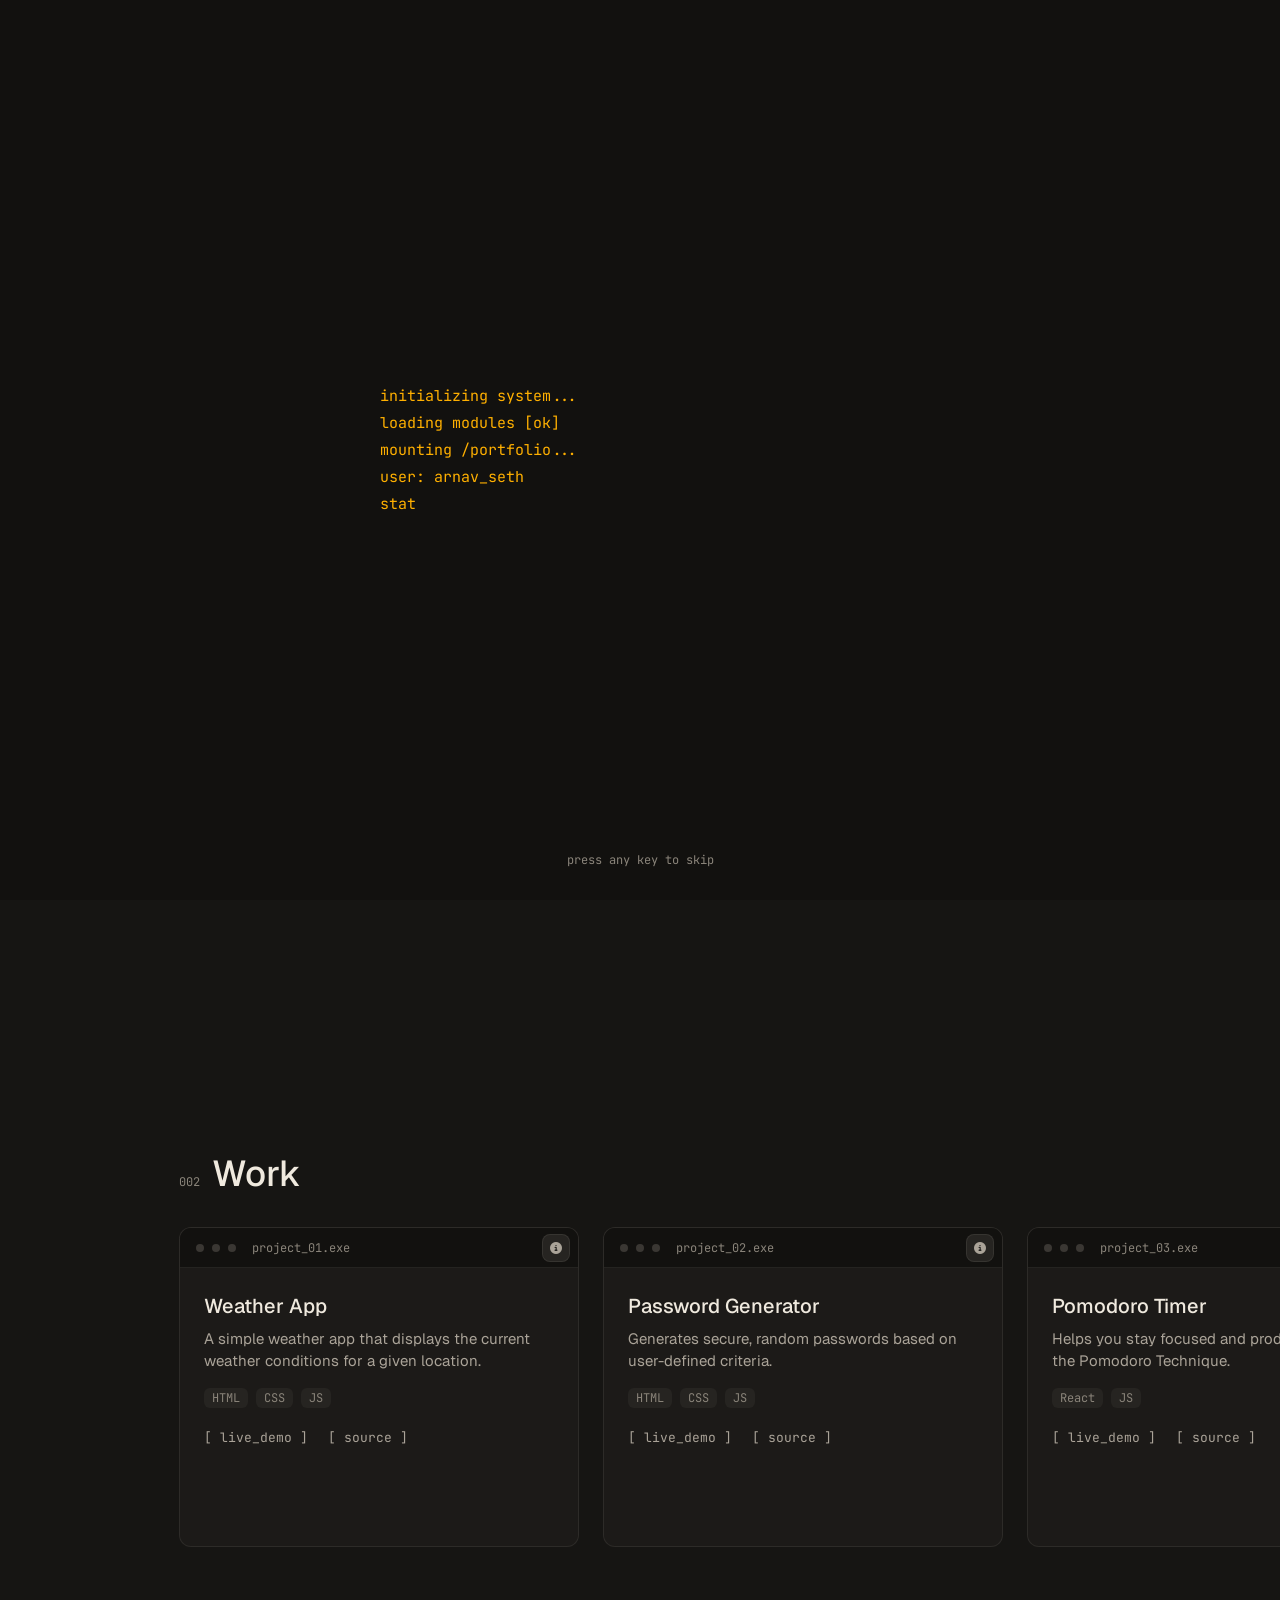
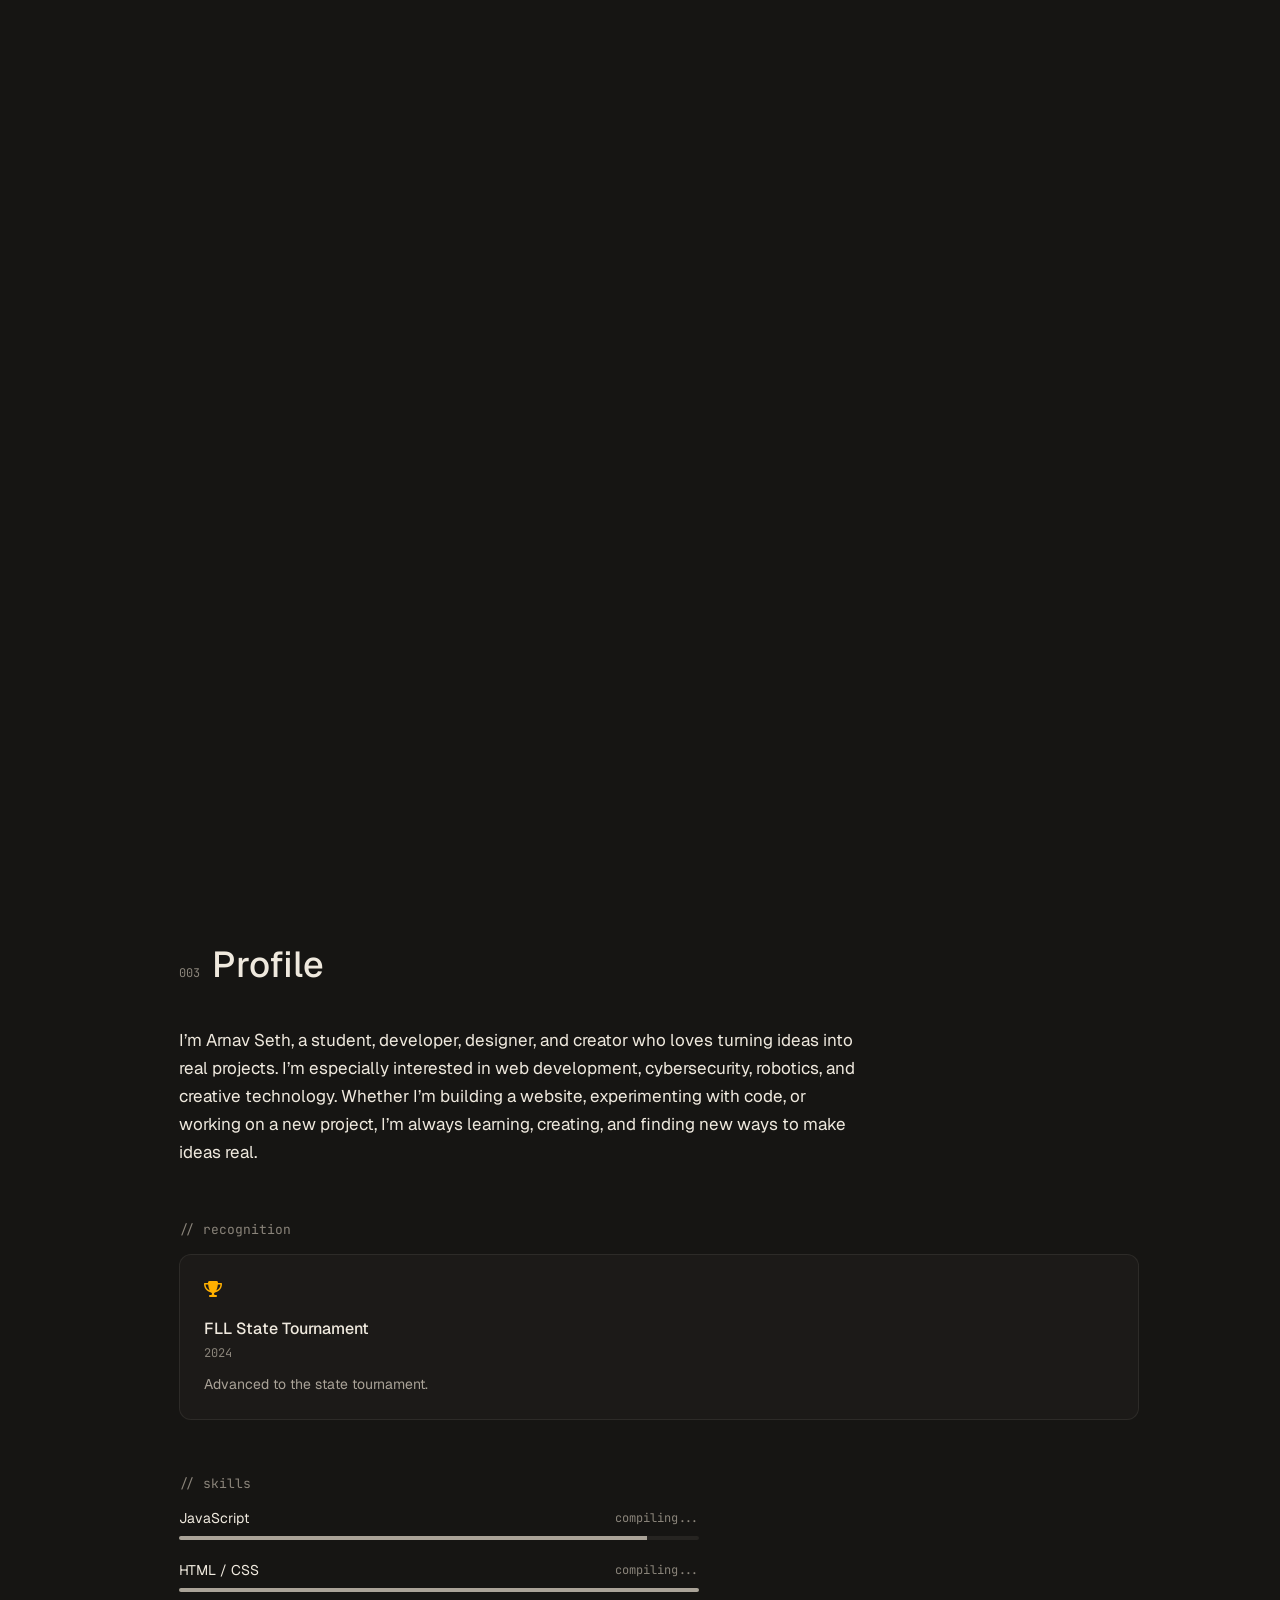
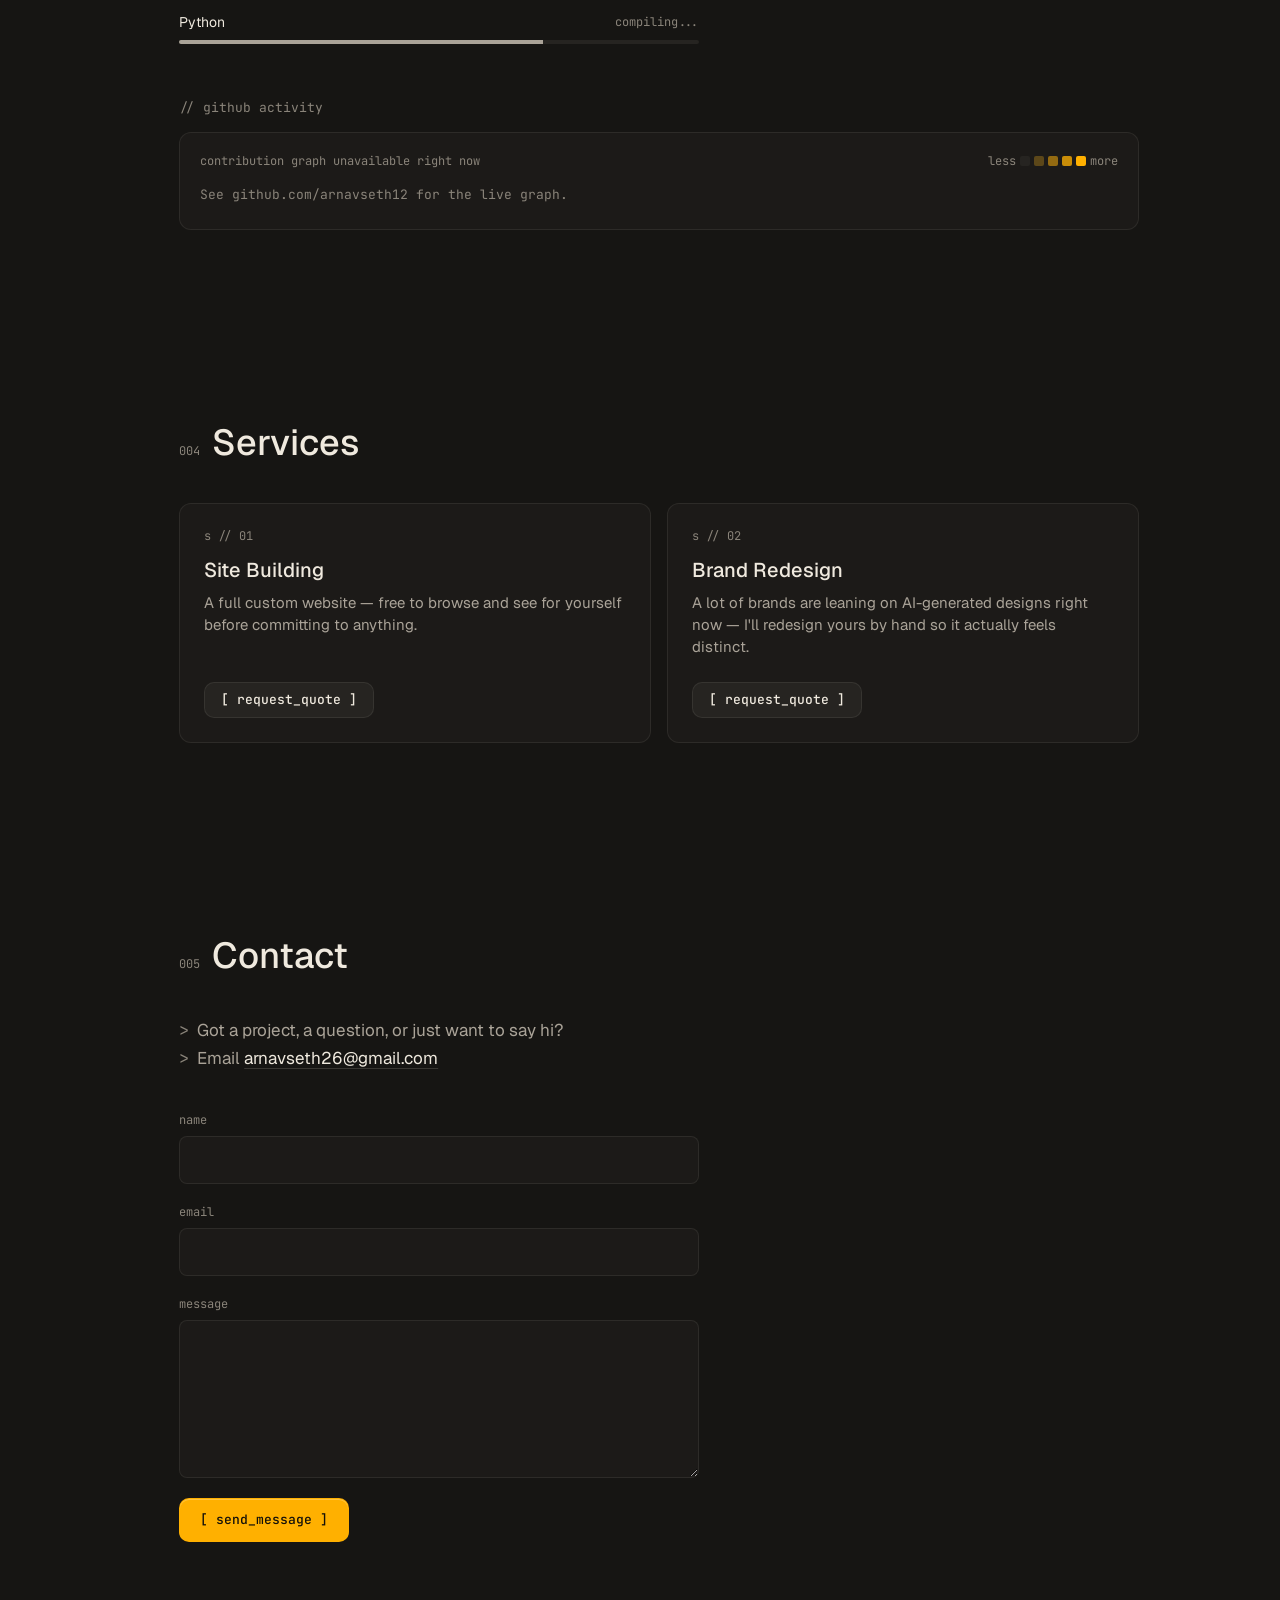
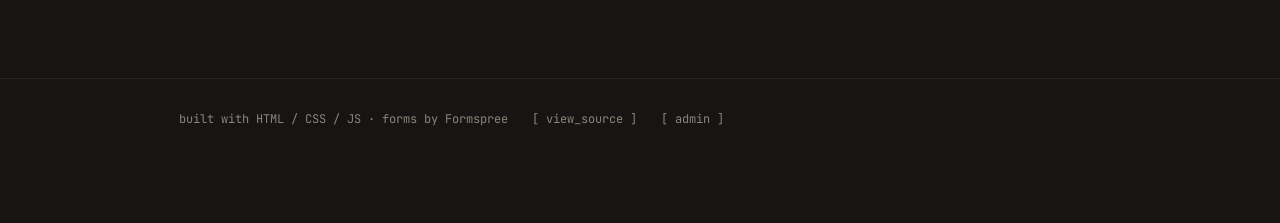
==== commit e7ce0652: "making a new box for the Lodestar project, improved website layout and added new features, and enhan" ====
--- a/index.html
+++ b/index.html
@@ -168,6 +168,8 @@
           </div>
         </article>
 
+        
+        
         <article class="project-card reveal">
           <div class="flip-inner">
             <div class="flip-front">
@@ -195,6 +197,33 @@
           </div>
         </article>
 
+        <article class="project-card reveal">
+          <div class="flip-inner">
+            <div class="flip-front">
+              <button class="flip-trigger" aria-label="Show project details"><i class="fa-solid fa-circle-info"></i></button>
+              <div class="term-bar-mini"><span class="dot"></span><span class="dot"></span><span class="dot"></span><span class="term-title">project_03.exe</span></div>
+              <div class="project-body">
+                <h3>Lodestar</h3>
+                <p>Helps you stay focused and productive by using the Pomodoro Technique.</p>
+                <div class="tag-list"><span class="tag">React</span><span class="tag">JS</span></div>
+                <div class="project-links">
+                  <a href="https://arnavseth12.github.io/Podomoro-timer/" class="demo-link" data-name="pomodoro-timer" target="_blank" rel="noopener">[ live_demo ]</a>
+                  <a href="https://github.com/arnavseth12/Podomoro-timer" target="_blank" rel="noopener">[ source ]</a>
+                </div>
+              </div>
+            </div>
+            <div class="flip-back">
+              <button class="flip-trigger" aria-label="Back to project"><i class="fa-solid fa-rotate-left"></i></button>
+              <h3>// breakdown</h3>
+              <ul>
+                <li>Stack: JavaScript</li>
+                <li>Fun fact: first time using React</li>
+                <li>Hardest part: state management</li>
+              </ul>
+            </div>
+          </div>
+        </article>
+
       </div>
     </div>
   </section>
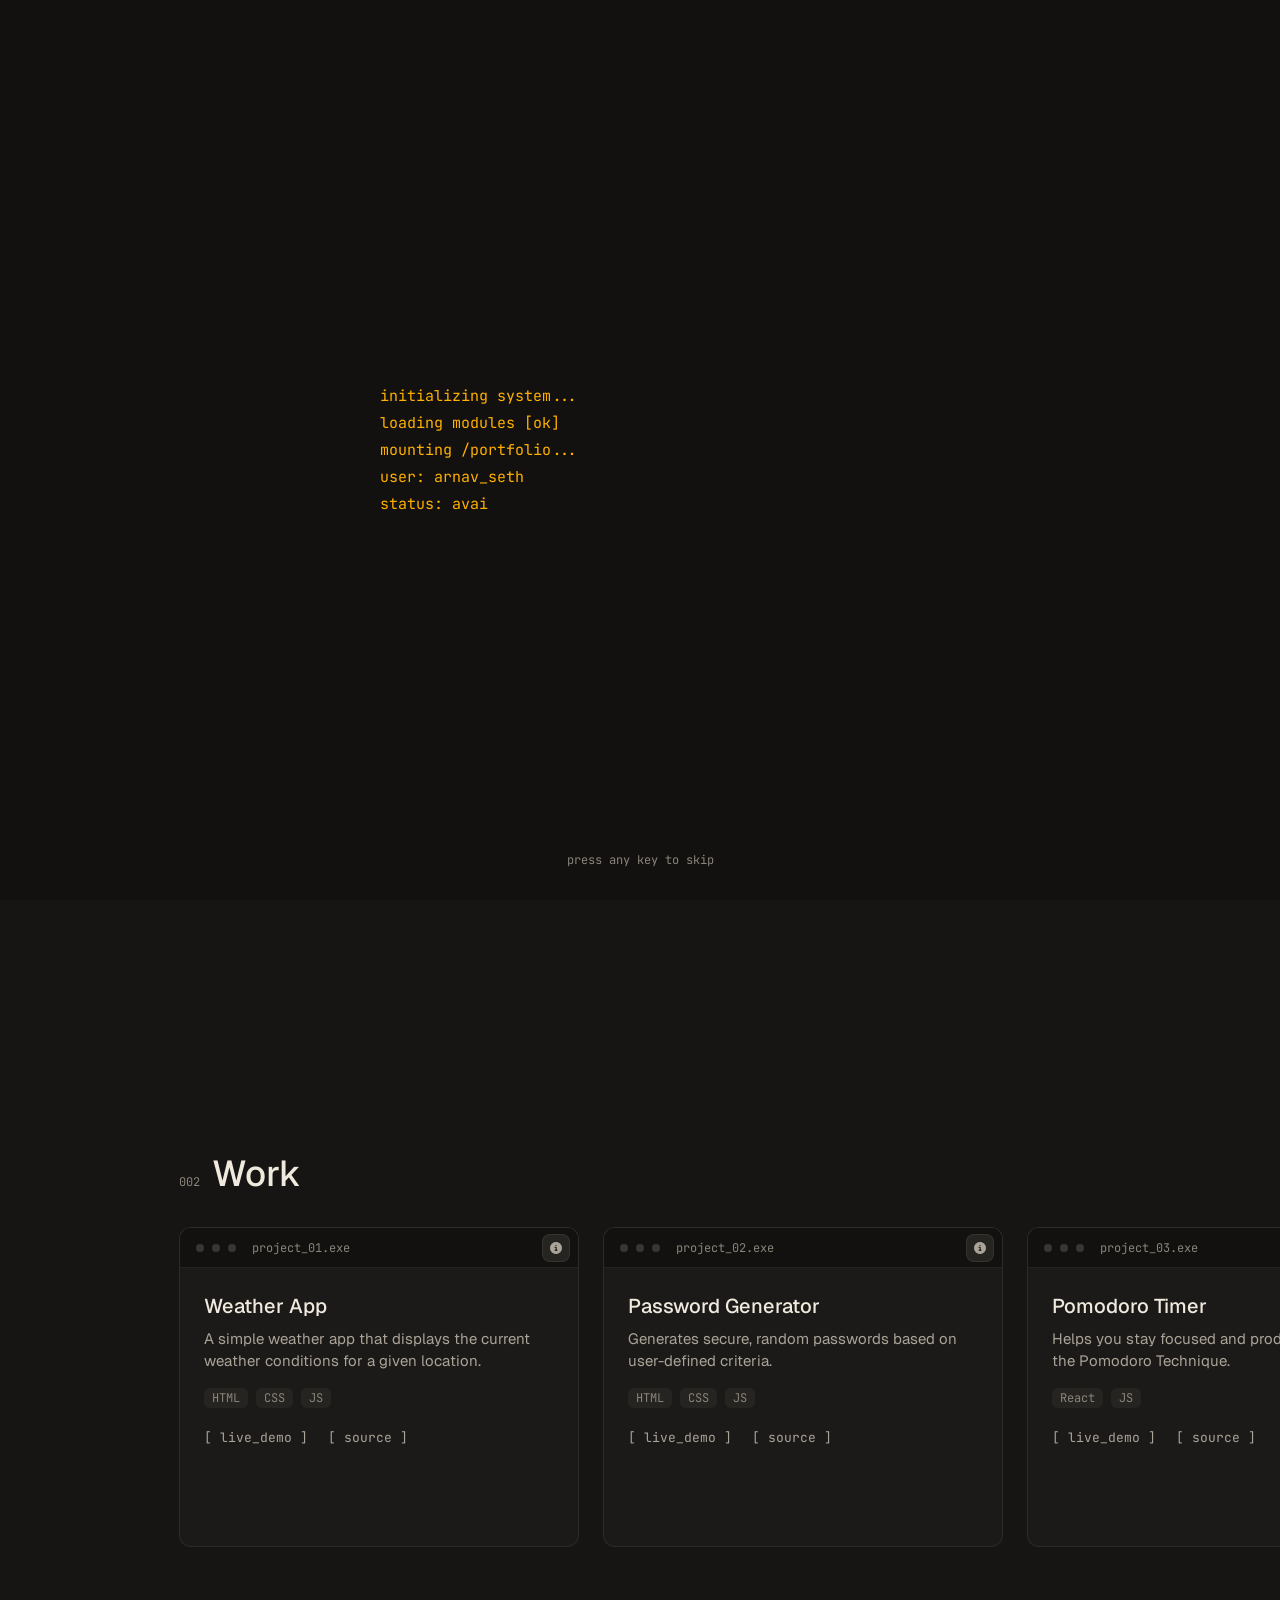
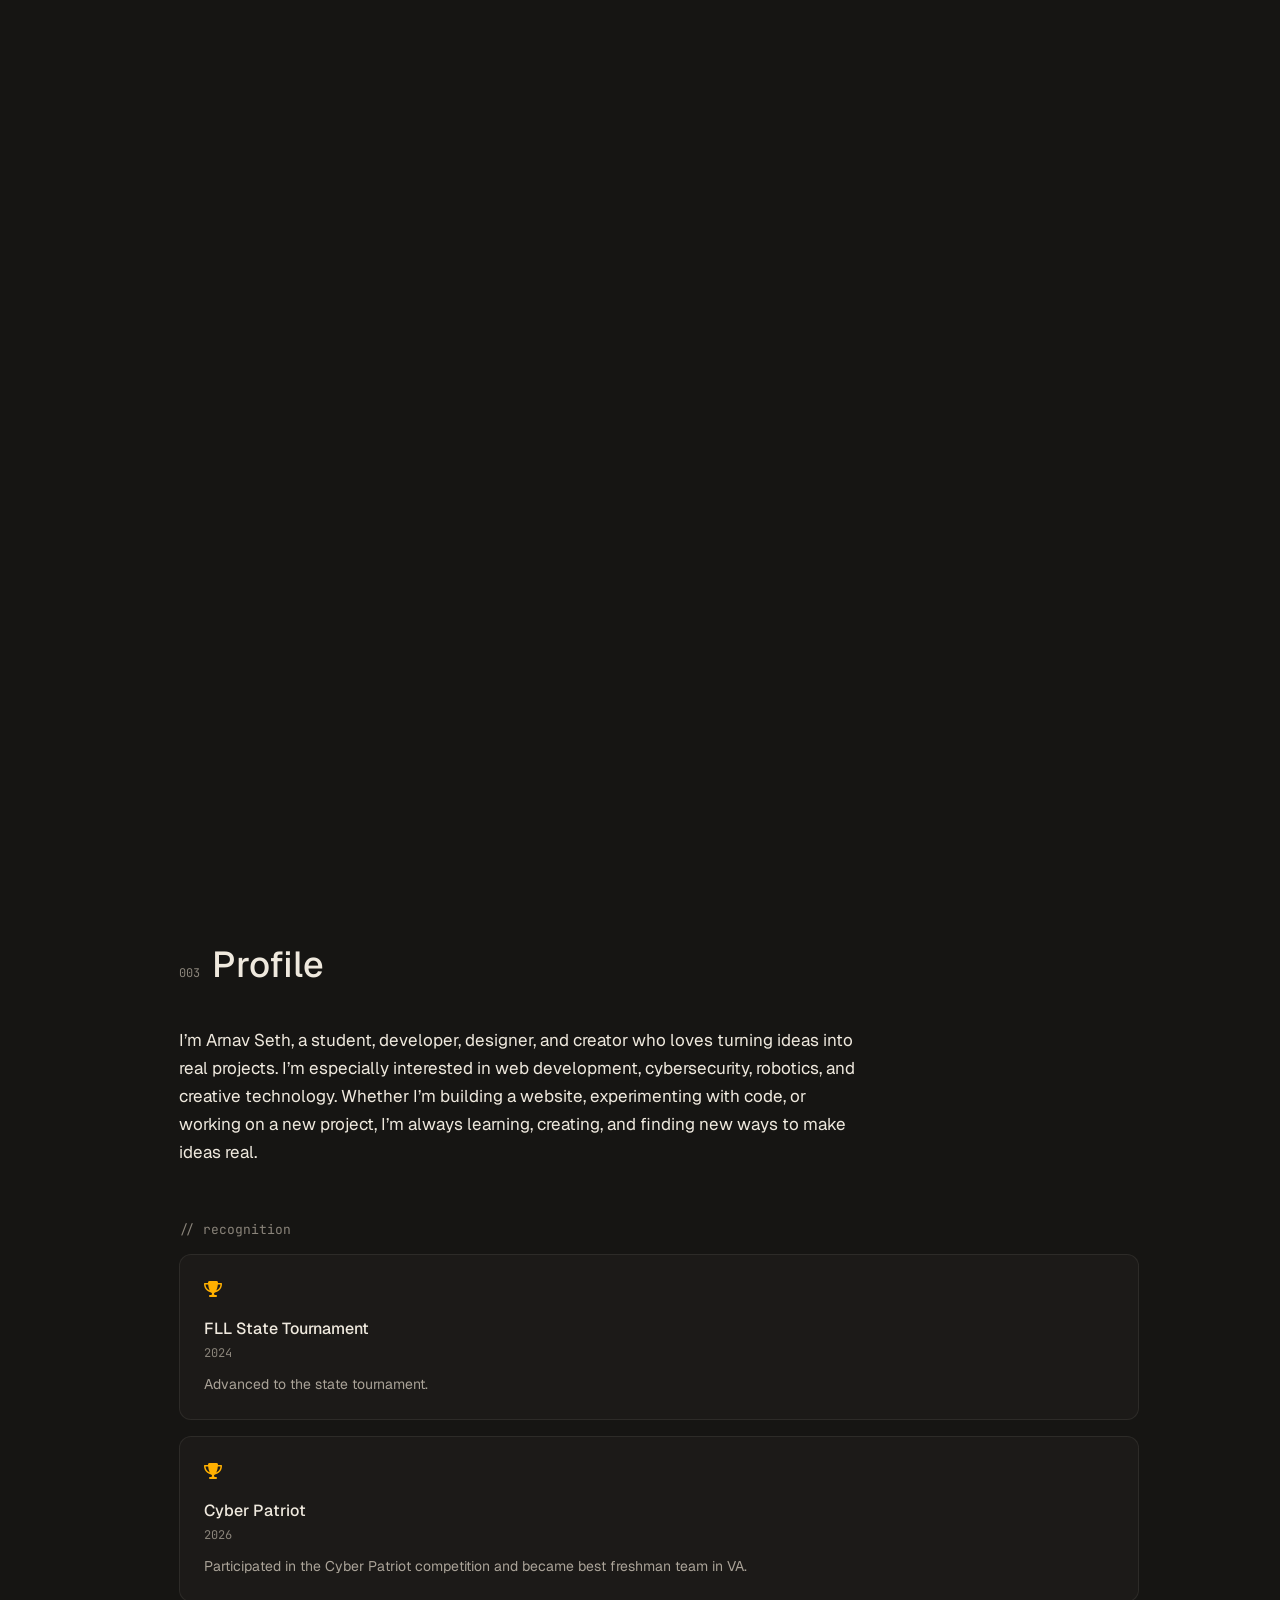
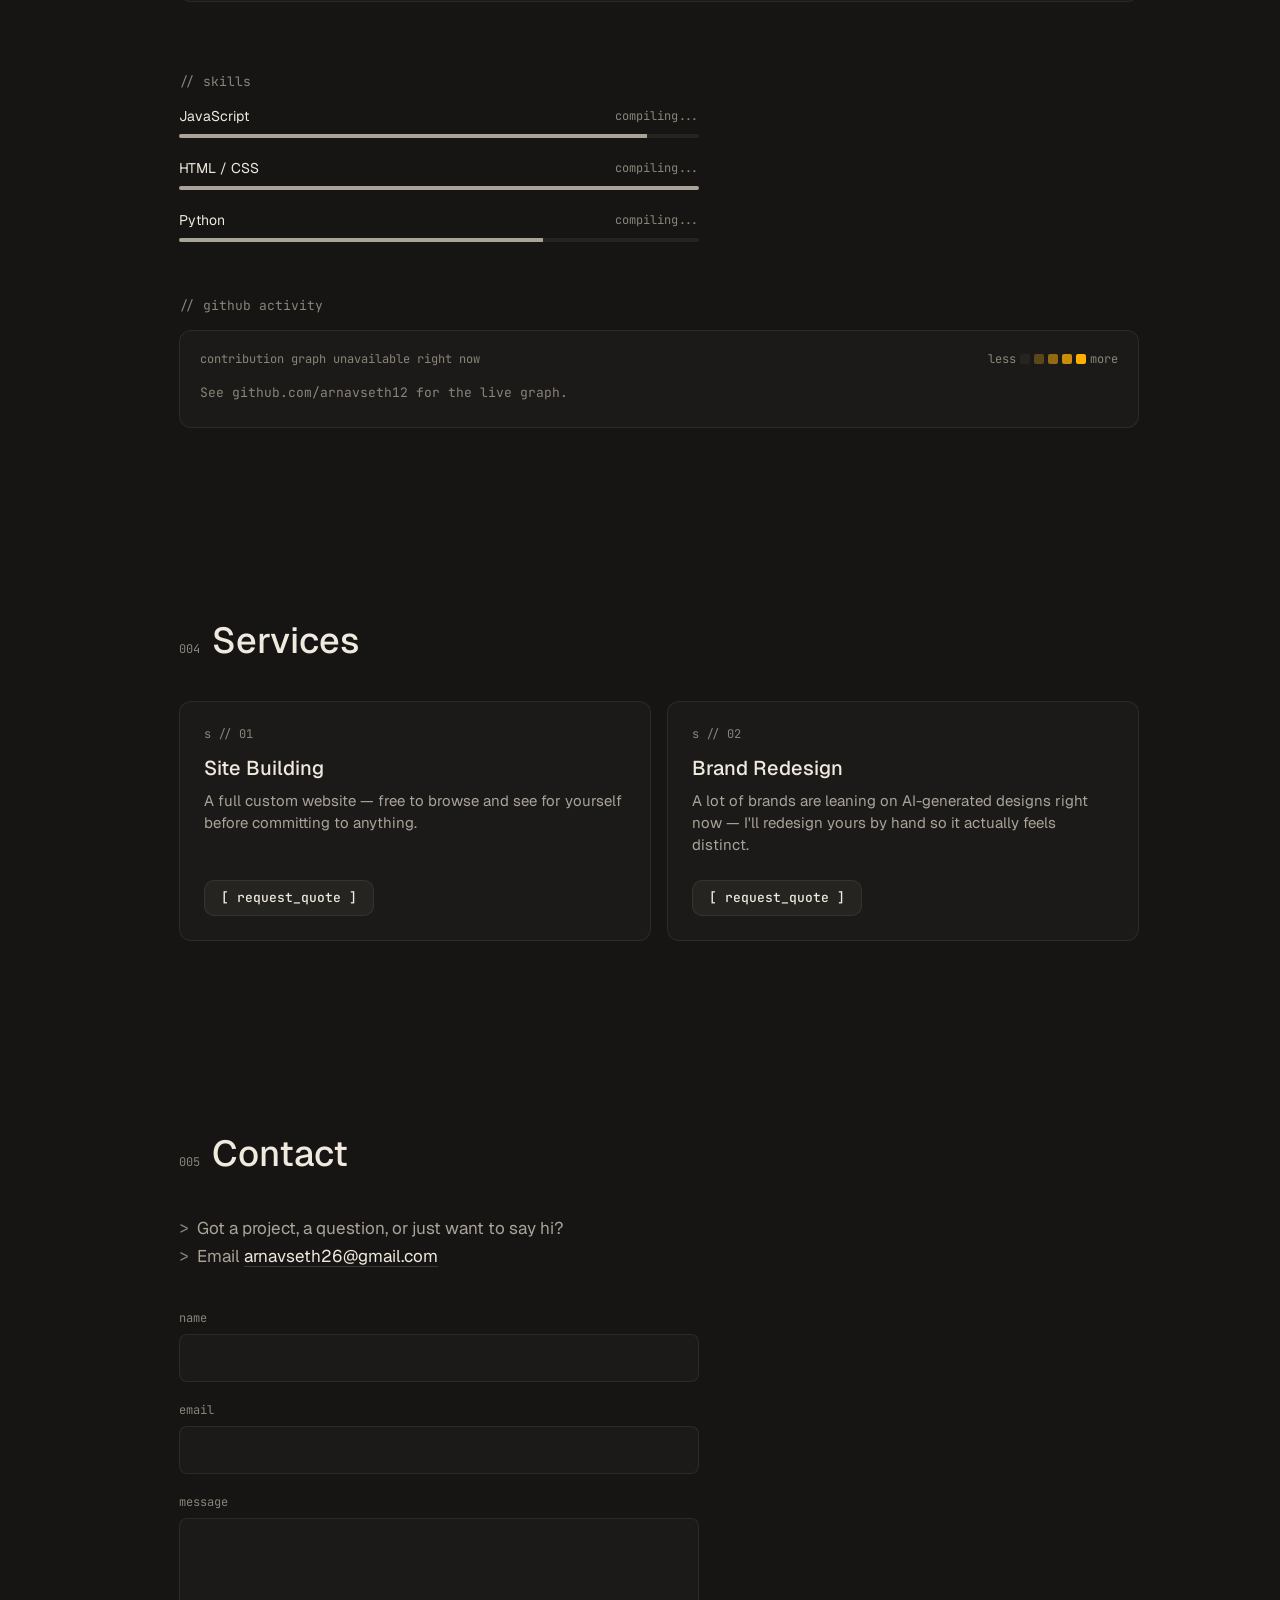
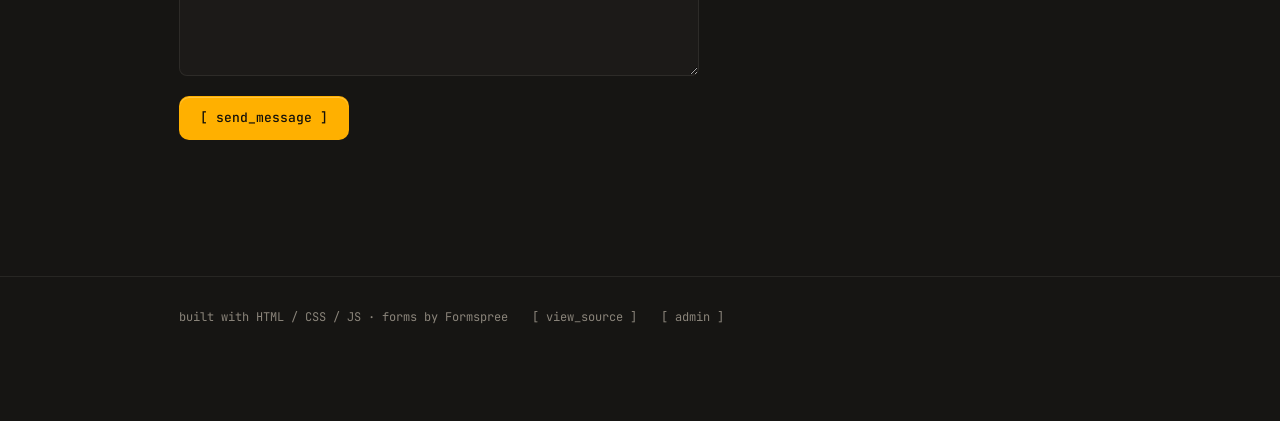
==== commit f5757ad0: "add Cyber Patriot achievement to the achievements section and added lodestar app i am working on STI" ====
--- a/index.html
+++ b/index.html
@@ -204,11 +204,11 @@
               <div class="term-bar-mini"><span class="dot"></span><span class="dot"></span><span class="dot"></span><span class="term-title">project_03.exe</span></div>
               <div class="project-body">
                 <h3>Lodestar</h3>
-                <p>Helps you stay focused and productive by using the Pomodoro Technique.</p>
+                <p>IN DEVELOPMENT</p>
                 <div class="tag-list"><span class="tag">React</span><span class="tag">JS</span></div>
                 <div class="project-links">
-                  <a href="https://arnavseth12.github.io/Podomoro-timer/" class="demo-link" data-name="pomodoro-timer" target="_blank" rel="noopener">[ live_demo ]</a>
-                  <a href="https://github.com/arnavseth12/Podomoro-timer" target="_blank" rel="noopener">[ source ]</a>
+                  <a href="https://lodestars.netlify.app/" class="demo-link" data-name="lodestar" target="_blank" rel="noopener">[ live_demo ]</a>
+                  <a href="https://github.com/arnavseth12/ASTROFIN" target="_blank" rel="noopener">[ source ]</a>
                 </div>
               </div>
             </div>
@@ -241,6 +241,15 @@
         <p>Advanced to the state tournament.</p>
       </div>
     </div>
+        <div class="achievements-grid">
+      <div class="achievement-card card reveal">
+        <span class="achievement-icon"><i class="fa-solid fa-trophy"></i></span>
+        <h3>Cyber Patriot</h3>
+        <span class="achievement-date">2026</span>
+        <p>Participated in the Cyber Patriot competition and became best freshman team in VA.</p>
+      </div>
+    </div>
+
 
     <h3 class="subsection-label">// skills</h3>
     <div class="skills-list">
--- a/style.css
+++ b/style.css
@@ -369,7 +369,7 @@
 /* ---------- Profile ---------- */
 .profile-bio { max-width: 62ch; font-size: 17px; line-height: 28px; color: var(--text); }
 
-.achievements-grid { display: grid; grid-template-columns: repeat(auto-fit, minmax(240px, 1fr)); gap: 16px; }
+.achievements-grid { display: grid; grid-template-columns: repeat(auto-fit, minmax(240px, 1fr)); gap: 16px; padding-bottom: 16px; }
 .achievement-card { padding: 24px; }
 .achievement-icon { display: block; margin-bottom: 16px; font-size: 16px; color: var(--accent); }
 .achievement-card h3 { font: 500 16px/24px var(--font); color: var(--text); }
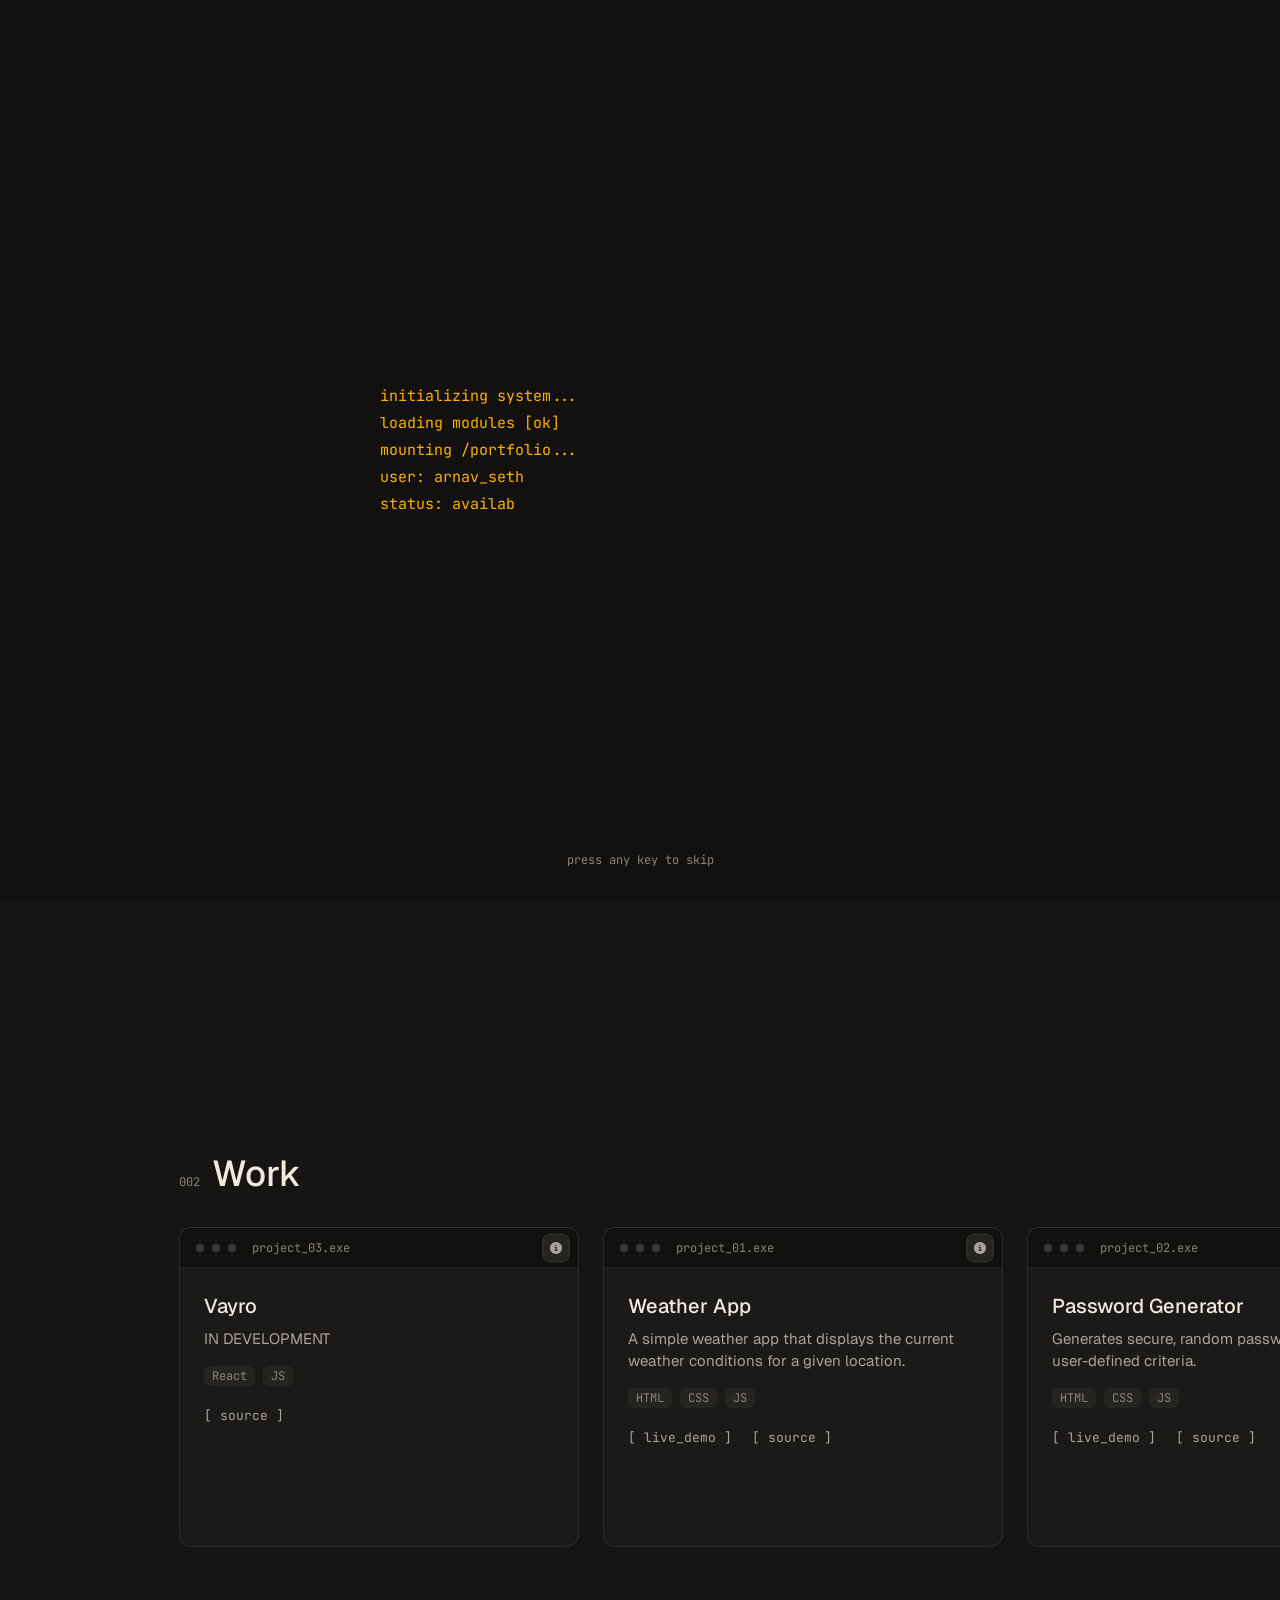
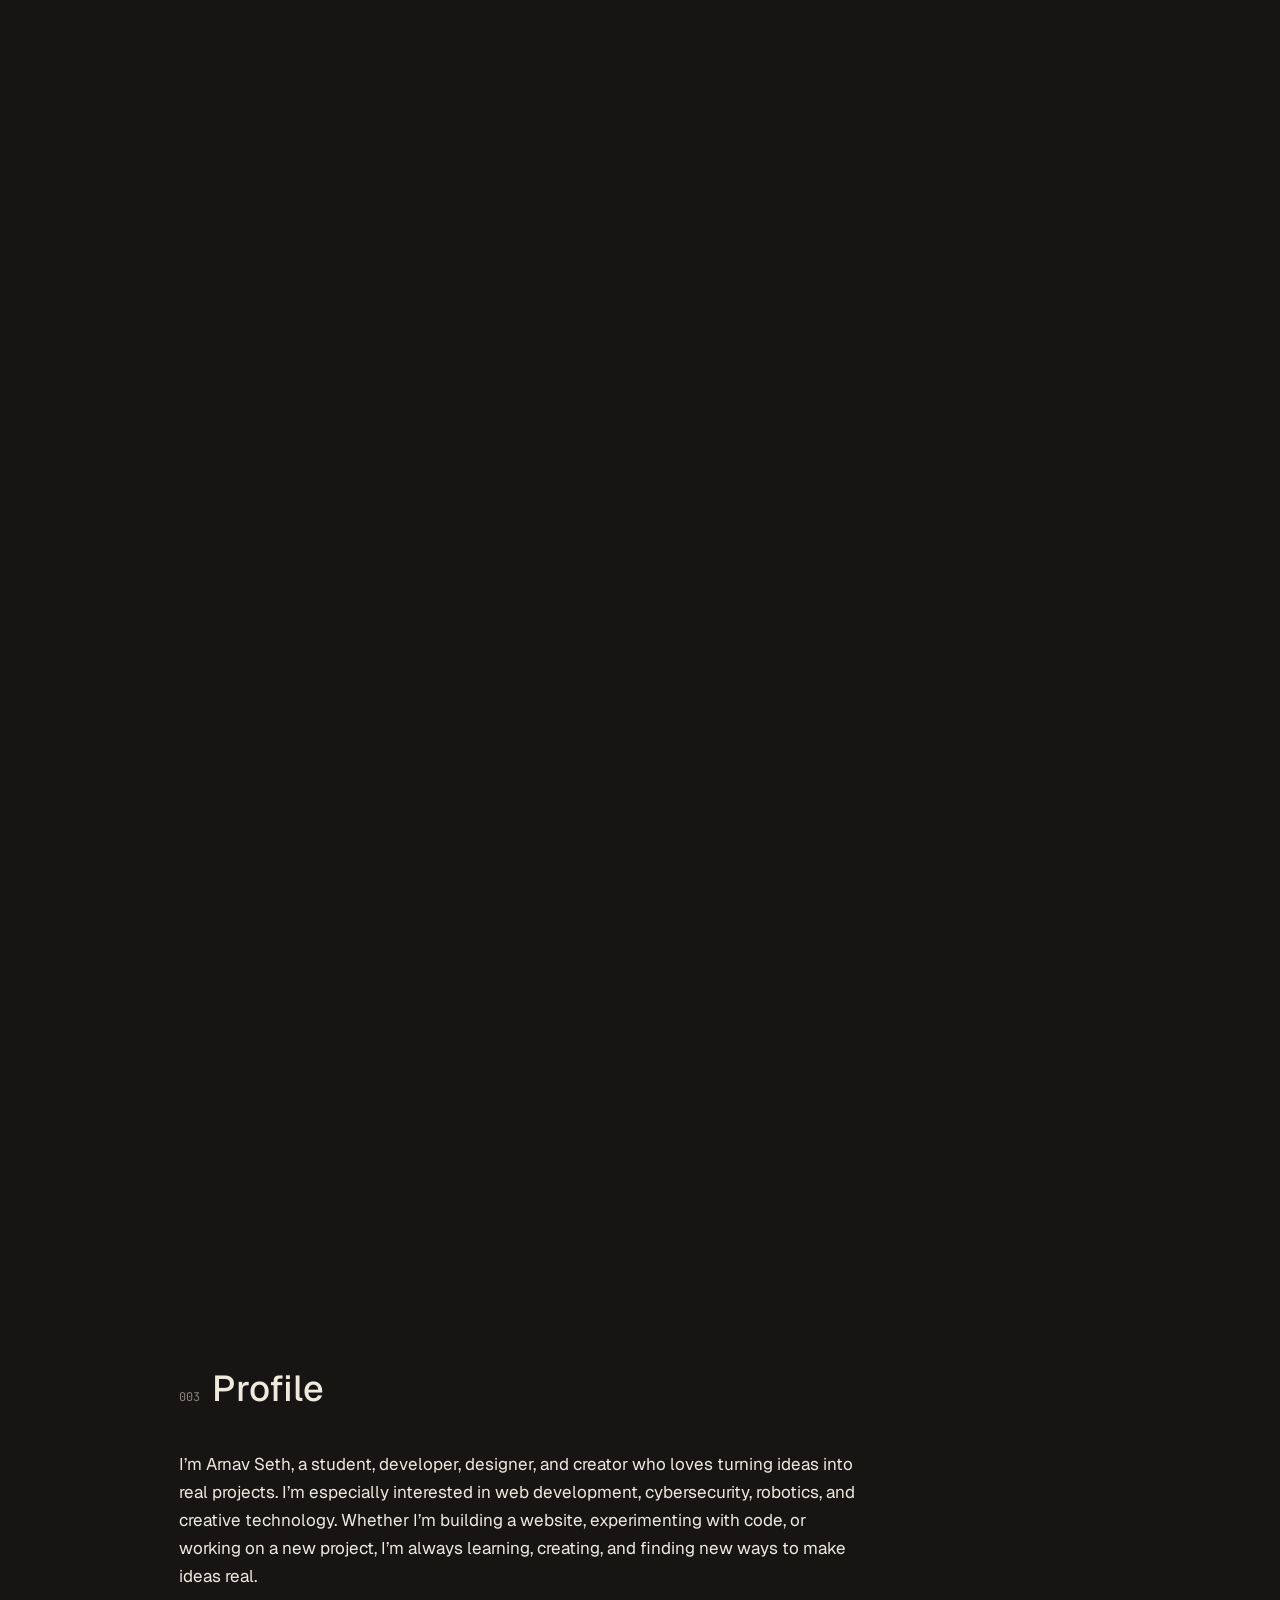
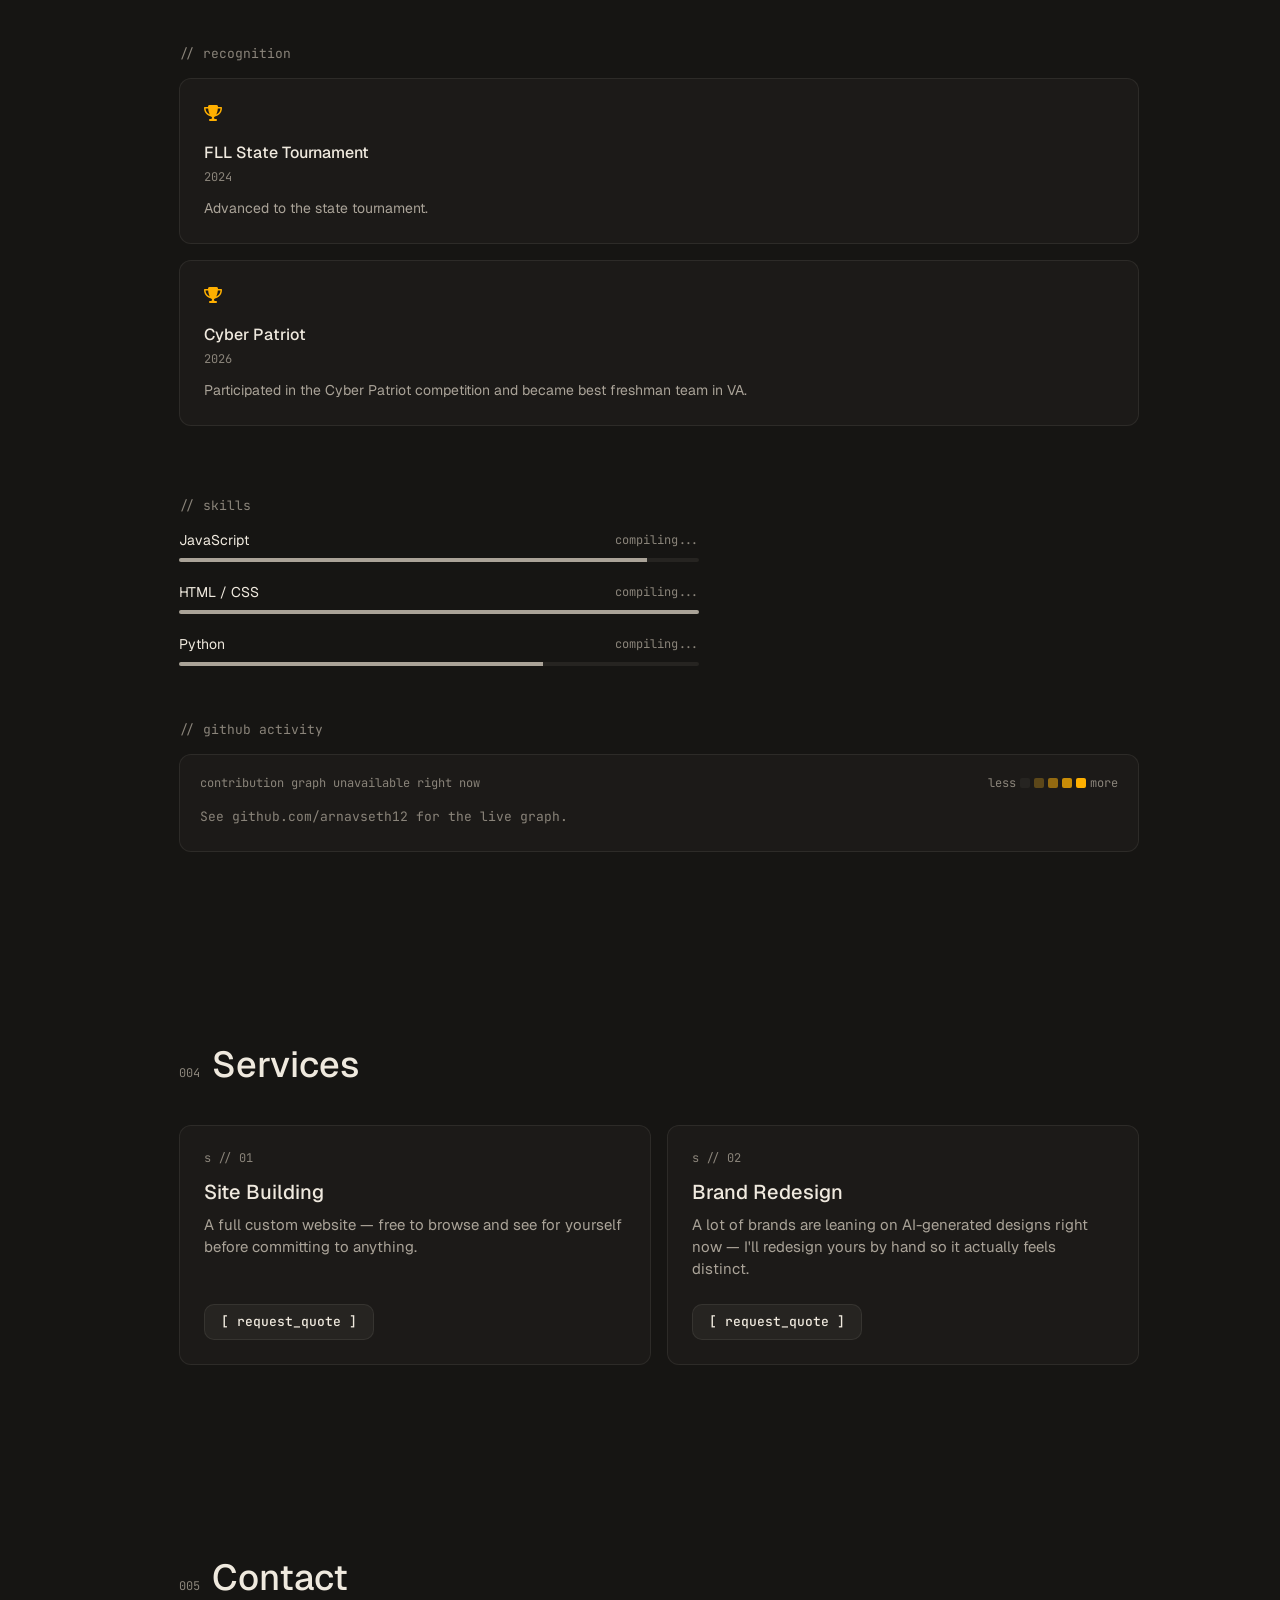
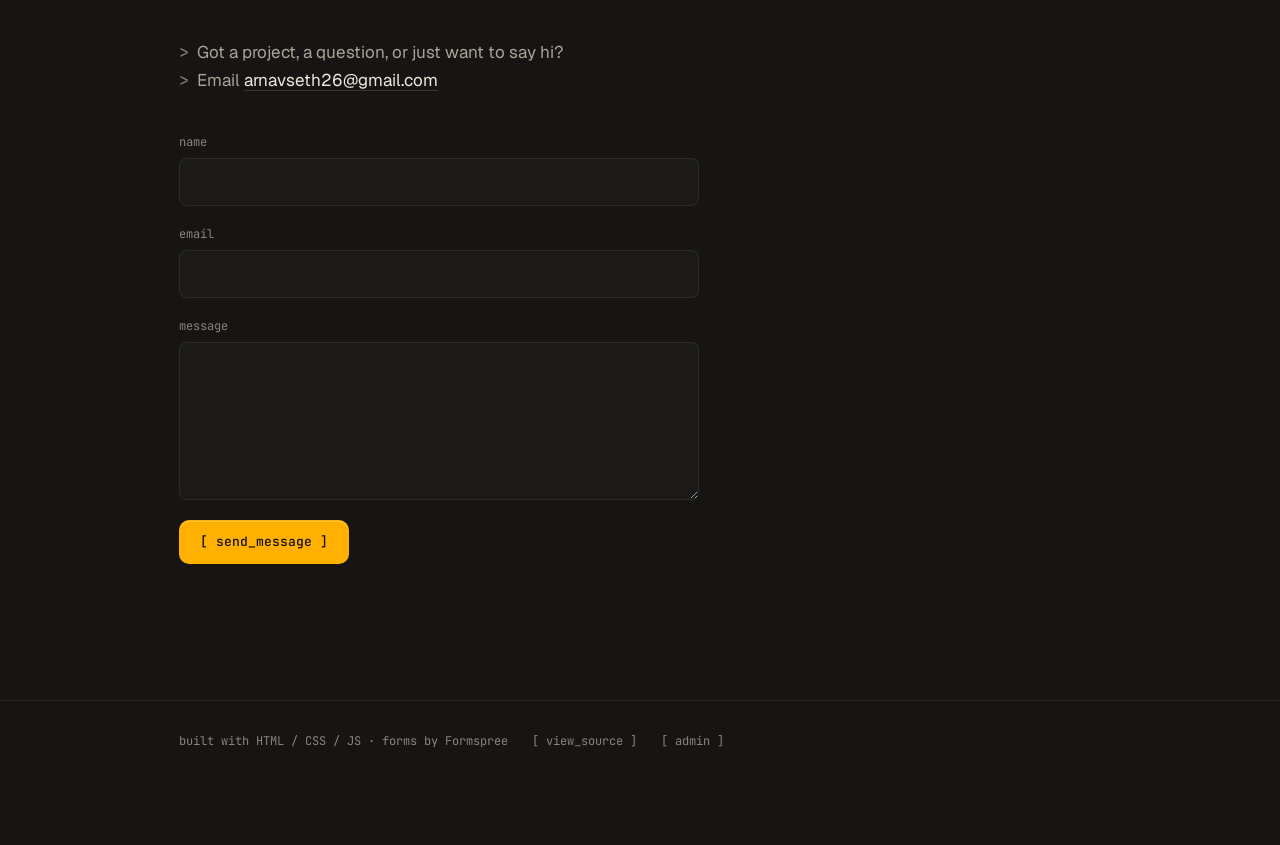
==== commit 1d5de340: "added vayro project im working on" ====
--- a/index.html
+++ b/index.html
@@ -114,6 +114,33 @@
       <h2 class="section-label" id="work-title"><span class="idx">002</span>Work</h2>
       <div class="horizontal-track" id="horizontal-track">
 
+
+                <article class="project-card reveal">
+          <div class="flip-inner">
+            <div class="flip-front">
+              <button class="flip-trigger" aria-label="Show project details"><i class="fa-solid fa-circle-info"></i></button>
+              <div class="term-bar-mini"><span class="dot"></span><span class="dot"></span><span class="dot"></span><span class="term-title">project_03.exe</span></div>
+              <div class="project-body">
+                <h3>Vayro</h3>
+                <p>IN DEVELOPMENT</p>
+                <div class="tag-list"><span class="tag">React</span><span class="tag">JS</span></div>
+                <div class="project-links">
+                  <a href="https://github.com/arnavseth12/VAYRO" target="_blank" rel="noopener">[ source ]</a>
+                </div>
+              </div>
+            </div>
+            <div class="flip-back">
+              <button class="flip-trigger" aria-label="Back to project"><i class="fa-solid fa-rotate-left"></i></button>
+              <h3>// breakdown</h3>
+              <ul>
+                <li>Stack: JavaScript</li>
+                <li>Fun fact: first time using React</li>
+                <li>Hardest part: figuring out the project structure</li>
+              </ul>
+            </div>
+          </div>
+        </article>
+
         <article class="project-card reveal">
           <div class="flip-inner">
             <div class="flip-front">
